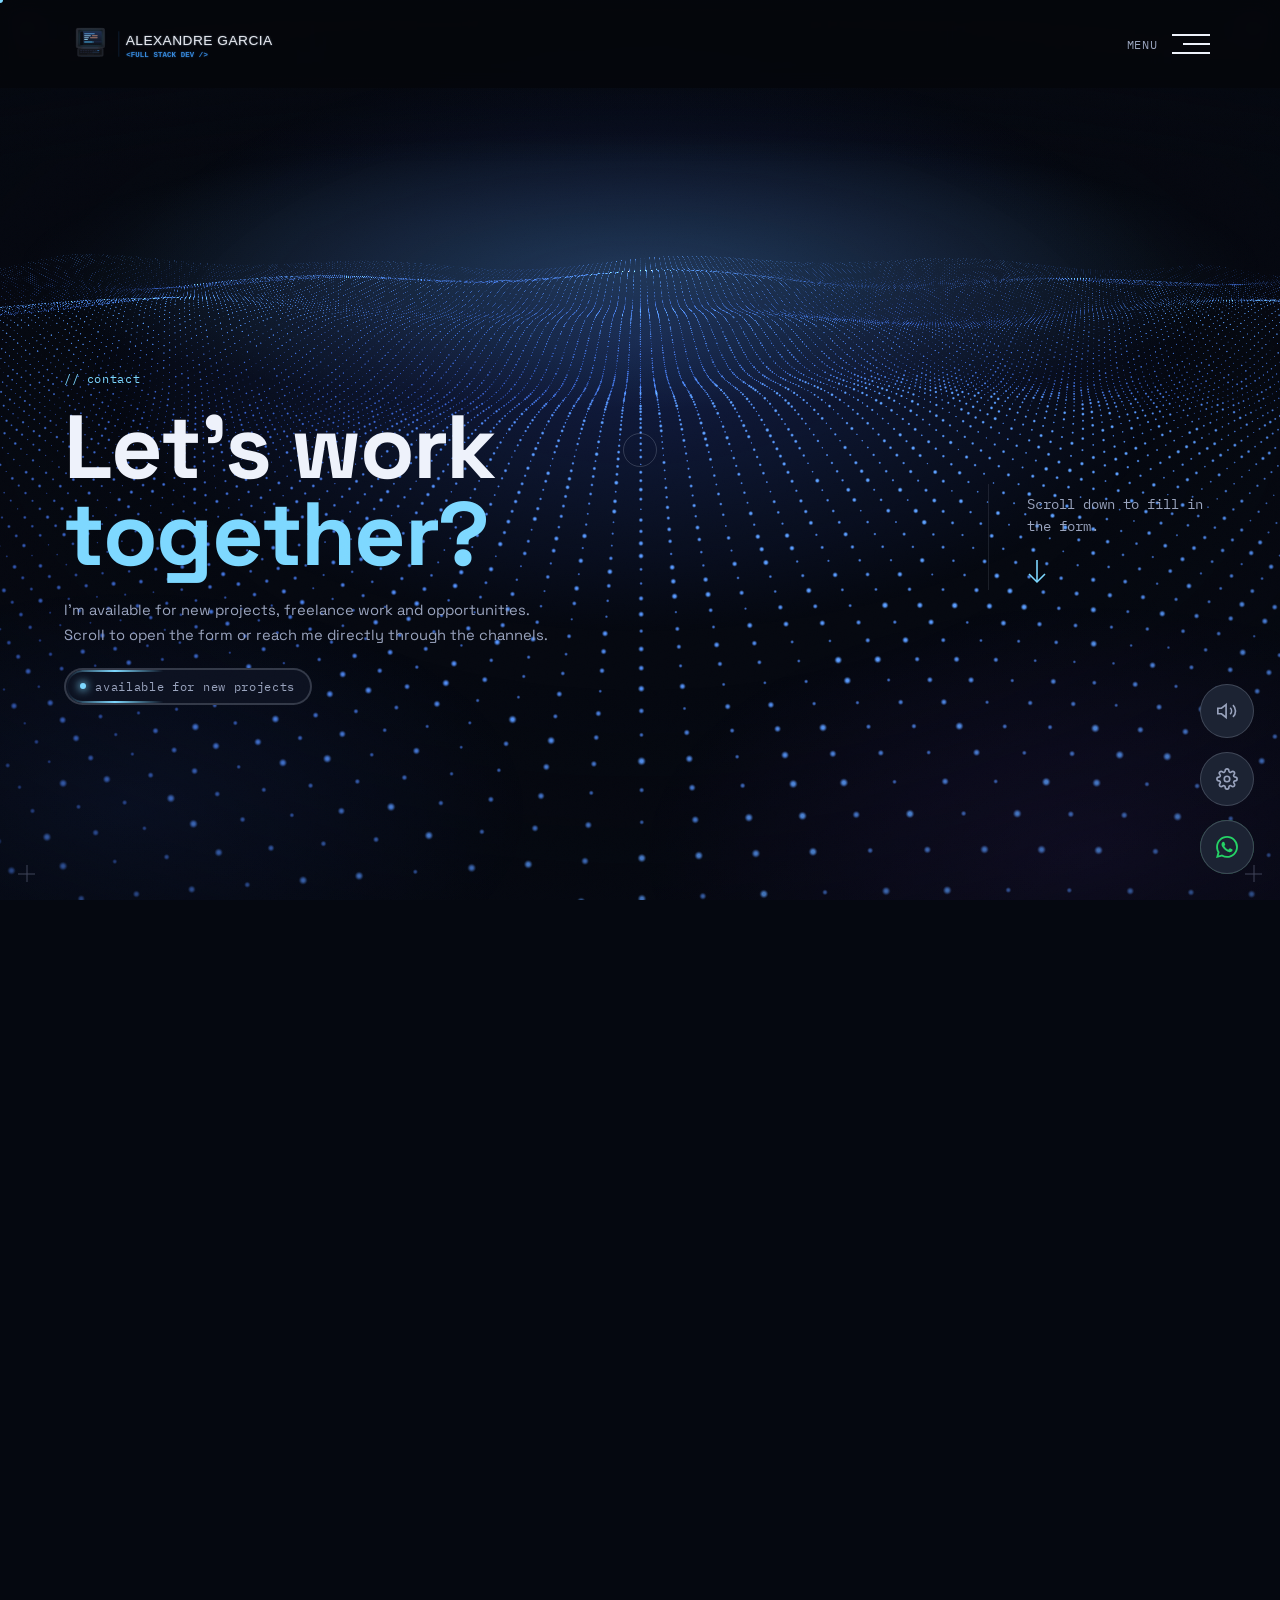
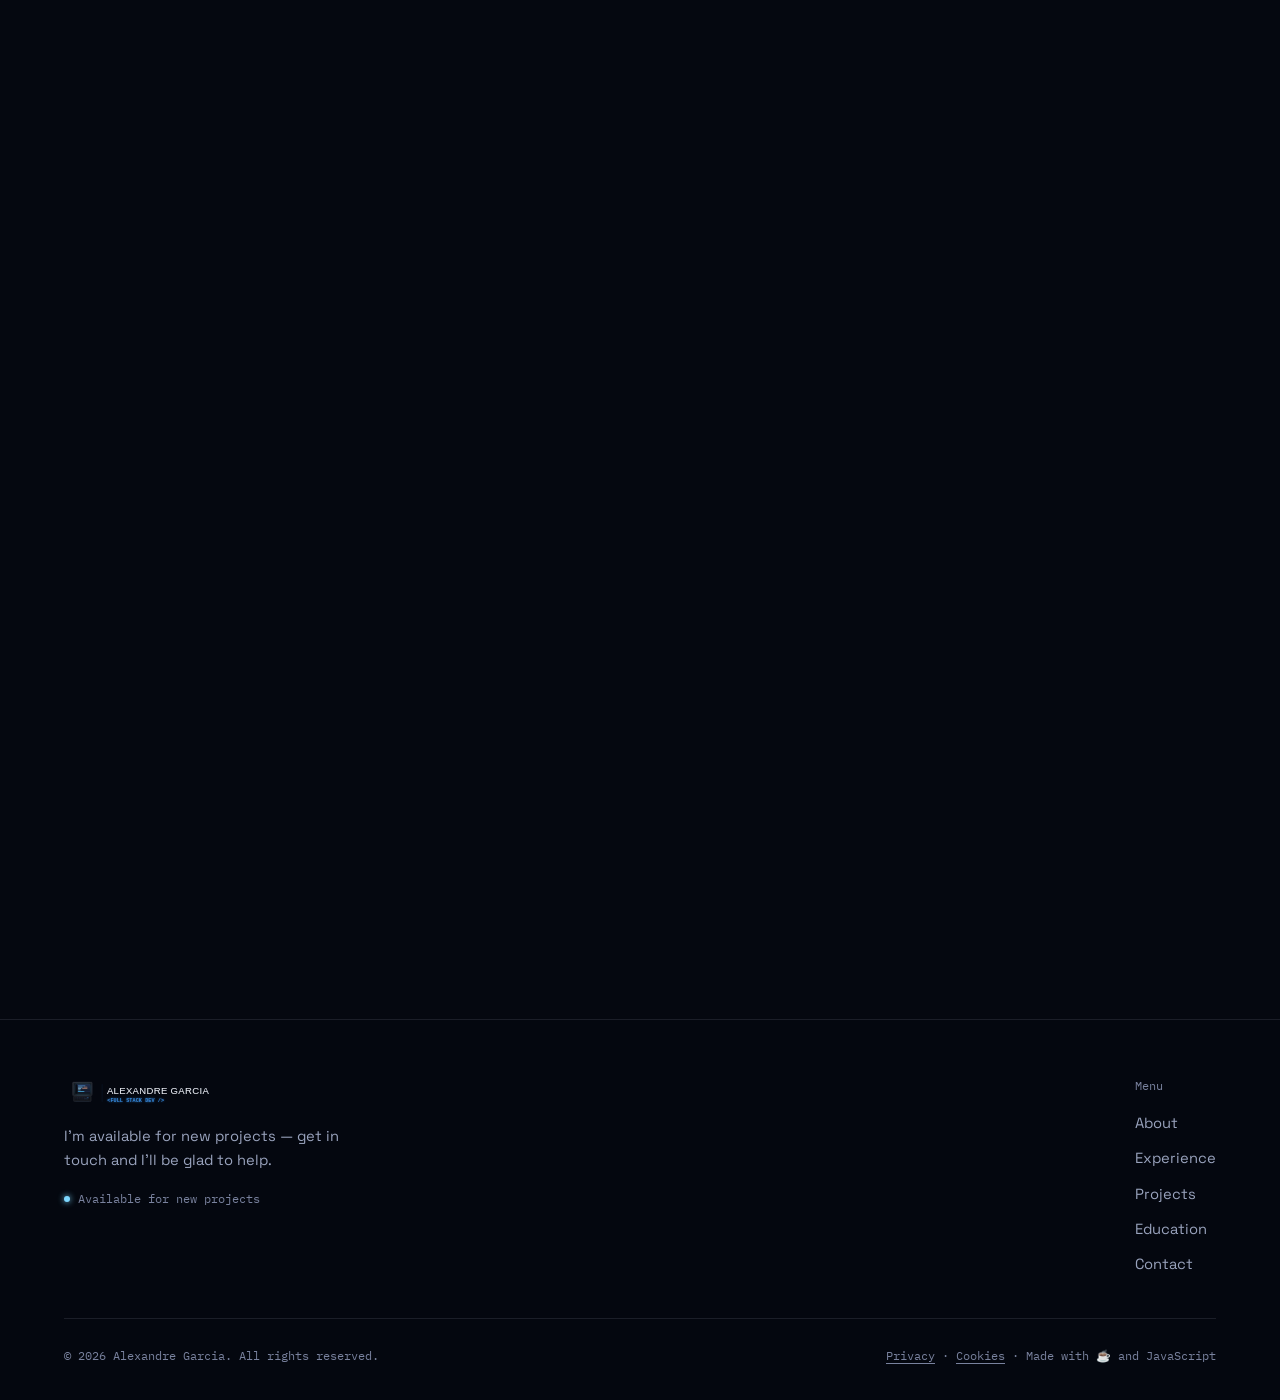
==== contato.html @ 9110469e "feat: update projects effects" ====
<!DOCTYPE html>
<html lang="pt-BR">
<head>
<meta charset="UTF-8">
<meta name="viewport" content="width=device-width, initial-scale=1.0">
<title>Contato — Alexandre Garcia | Desenvolvedor Full-Stack</title>
<meta name="description" content="Vamos trabalhar juntos? Entre em contato com Alexandre Garcia para o seu próximo projeto de desenvolvimento web.">
<link rel="canonical" href="https://alexandregarcia.dev/contato.html">
<meta property="og:site_name" content="Alexandre Garcia">
<meta property="og:locale" content="pt_BR">
<meta property="og:title" content="Contato — Alexandre Garcia | Desenvolvedor Full-Stack">
<meta property="og:description" content="Vamos trabalhar juntos? Entre em contato com Alexandre Garcia para o seu próximo projeto de desenvolvimento web.">
<meta property="og:url" content="https://alexandregarcia.dev/contato.html">
<meta property="og:type" content="website">
<meta property="og:image" content="https://alexandregarcia.dev/assets/img/logo-completo-azul-escuro-1200.png">
<meta property="og:image:secure_url" content="https://alexandregarcia.dev/assets/img/logo-completo-azul-escuro-1200.png">
<meta property="og:image:type" content="image/png">
<meta property="og:image:width" content="1200">
<meta property="og:image:height" content="1200">
<meta property="og:image:alt" content="Logo Alexandre Garcia — Full Stack Dev">
<meta name="twitter:card" content="summary">
<meta name="twitter:title" content="Contato — Alexandre Garcia | Desenvolvedor Full-Stack">
<meta name="twitter:description" content="Vamos trabalhar juntos? Entre em contato com Alexandre Garcia para o seu próximo projeto de desenvolvimento web.">
<meta name="twitter:image" content="https://alexandregarcia.dev/assets/img/logo-completo-azul-escuro-1200.png">

<meta property="og:title" content="Contato — Alexandre Garcia">
<meta property="og:description" content="Vamos trabalhar juntos? Entre em contato para o seu próximo projeto.">
<meta property="og:url" content="https://alexandregarcia.dev/contato.html">
<meta property="og:type" content="website">

<link rel="preconnect" href="https://fonts.googleapis.com">
<link rel="preconnect" href="https://fonts.gstatic.com" crossorigin>
<link href="https://fonts.googleapis.com/css2?family=Space+Grotesk:wght@400;500;600;700&family=IBM+Plex+Mono:wght@300;400;500;600&display=swap" rel="stylesheet">

<link rel="stylesheet" href="./css/style.css?v=20261026">
<link rel="icon" type="image/png" sizes="400x400" href="/assets/img/favicon-laptop-400.png">
<link rel="icon" type="image/svg+xml" href="/assets/svg/favicon-laptop.svg">
<link rel="apple-touch-icon" href="/assets/img/favicon-laptop-400.png">
<link rel="manifest" href="/site.webmanifest">
<meta name="theme-color" content="#050810">
<script>try{var t=localStorage.getItem("agTheme");if(t&&t!=="blue")document.documentElement.setAttribute("data-theme",t);}catch(e){}</script>
<script>try{if(!sessionStorage.getItem("agLoaderShown"))document.documentElement.classList.add("is-booting");}catch(e){}</script>
<script src="./js/tracking.js?v=20261025"></script>
</head>
<body class="page-contact">
<!-- campo de pontos (WebGL): ocupa a página inteira e reage ao mouse/toque -->
<canvas id="contactField" aria-hidden="true"></canvas>
<div class="contact-field-tint" aria-hidden="true"></div>

<!-- ============ LOADER ============ -->
<div id="loader">
  <canvas id="loaderCanvas" aria-hidden="true"></canvas>
</div>

<!-- ============ CURSOR ============ -->
<div class="cursor-ring" id="cursorRing"></div>
<div class="cursor-dot" id="cursorDot"></div>

<!-- ============ BLUEPRINT REGISTRATION MARKS ============ -->
<div class="reg-marks" aria-hidden="true">
  <span class="reg-mark tl"></span>
  <span class="reg-mark tr"></span>
  <span class="reg-mark bl"></span>
  <span class="reg-mark br"></span>
</div>

<!-- ============ WHATSAPP ============ -->
<div class="wa-pulse" aria-hidden="true"></div>
<a class="wa-float" href="https://wa.me/5511986186964?text=Olá,%20preciso%20de%20mais%20informações." target="_blank" rel="noopener" aria-label="Falar no WhatsApp">
  <svg viewBox="0 0 24 24" fill="currentColor"><path d="M17.472 14.382c-.297-.149-1.758-.867-2.03-.967-.273-.099-.471-.148-.67.15-.197.297-.767.966-.94 1.164-.173.199-.347.223-.644.075-.297-.15-1.255-.463-2.39-1.475-.883-.788-1.48-1.761-1.653-2.059-.173-.297-.018-.458.13-.606.134-.133.298-.347.446-.52.149-.174.198-.298.298-.497.099-.198.05-.371-.025-.52-.075-.149-.669-1.612-.916-2.207-.242-.579-.487-.5-.669-.51-.173-.008-.371-.01-.57-.01-.198 0-.52.074-.792.372-.272.297-1.04 1.016-1.04 2.479 0 1.462 1.065 2.875 1.213 3.074.149.198 2.096 3.2 5.077 4.487.709.306 1.262.489 1.694.625.712.227 1.36.195 1.871.118.571-.085 1.758-.719 2.006-1.413.248-.694.248-1.289.173-1.413-.074-.124-.272-.198-.57-.347m-5.421 7.403h-.004a9.87 9.87 0 01-5.031-1.378l-.361-.214-3.741.982.998-3.648-.235-.374a9.86 9.86 0 01-1.51-5.26c.001-5.45 4.436-9.884 9.888-9.884 2.64 0 5.122 1.03 6.988 2.898a9.825 9.825 0 012.893 6.994c-.003 5.45-4.437 9.884-9.885 9.884m8.413-18.297A11.815 11.815 0 0012.05 0C5.495 0 .16 5.335.157 11.892c0 2.096.547 4.142 1.588 5.945L.057 24l6.305-1.654a11.882 11.882 0 005.683 1.448h.005c6.554 0 11.89-5.335 11.893-11.893a11.821 11.821 0 00-3.48-8.413z"/></svg>
</a>

<!-- ============ CONFIGURAÇÕES (tema, música, navegação) ============ -->
<button class="music-toggle-fab" id="musicToggleFab" aria-label="Ligar/desligar música" aria-pressed="true">
  <svg class="icon-on" viewBox="0 0 24 24" fill="none" stroke="currentColor" stroke-width="1.8"><path d="M11 5 6 9H2v6h4l5 4V5z"/><path d="M15.5 8.5a5 5 0 010 7"/><path d="M18.5 5.5a9 9 0 010 13"/></svg>
  <svg class="icon-off" viewBox="0 0 24 24" fill="none" stroke="currentColor" stroke-width="1.8"><path d="M11 5 6 9H2v6h4l5 4V5z"/><path d="M23 9l-6 6M17 9l6 6"/></svg>
</button>
<button class="settings-fab" id="settingsFab" aria-label="Abrir configurações" aria-expanded="false">
  <svg viewBox="0 0 24 24" fill="none" stroke="currentColor" stroke-width="1.8"><path d="M12 15a3 3 0 100-6 3 3 0 000 6z"/><path d="M19.4 15a1.65 1.65 0 00.33 1.82l.06.06a2 2 0 11-2.83 2.83l-.06-.06a1.65 1.65 0 00-1.82-.33 1.65 1.65 0 00-1 1.51V21a2 2 0 11-4 0v-.09A1.65 1.65 0 009 19.4a1.65 1.65 0 00-1.82.33l-.06.06a2 2 0 11-2.83-2.83l.06-.06A1.65 1.65 0 004.6 15a1.65 1.65 0 00-1.51-1H3a2 2 0 110-4h.09A1.65 1.65 0 004.6 9a1.65 1.65 0 00-.33-1.82l-.06-.06a2 2 0 112.83-2.83l.06.06A1.65 1.65 0 009 4.6a1.65 1.65 0 001-1.51V3a2 2 0 114 0v.09a1.65 1.65 0 001 1.51 1.65 1.65 0 001.82-.33l.06-.06a2 2 0 112.83 2.83l-.06.06A1.65 1.65 0 0019.4 9a1.65 1.65 0 001.51 1H21a2 2 0 110 4h-.09a1.65 1.65 0 00-1.51 1z"/></svg>
</button>

<div class="settings-overlay" id="settingsOverlay"></div>
<div class="settings-panel" id="settingsPanel" data-lenis-prevent role="dialog" aria-label="Configurações">
  <div class="settings-header">
    <div>
      <div class="settings-title">System</div>
      <div class="settings-subtitle mono">GLOBAL CONFIG</div>
    </div>
    <button class="settings-close" id="settingsClose" aria-label="Fechar">
      <svg viewBox="0 0 24 24" fill="none" stroke="currentColor" stroke-width="2"><path d="M18 6L6 18M6 6l12 12"/></svg>
    </button>
  </div>

  <div class="settings-section">
    <div class="settings-label mono"><span>[01]</span> tema <span class="settings-label-tag mono">core</span></div>
    <div class="theme-swatches">
      <button class="theme-swatch is-active" data-theme="blue" aria-label="Tema azul"><span style="--sw:#3d6bff"></span></button>
      <button class="theme-swatch" data-theme="violet" aria-label="Tema violeta"><span style="--sw:#8b5cf6"></span></button>
      <button class="theme-swatch" data-theme="emerald" aria-label="Tema esmeralda"><span style="--sw:#10b981"></span></button>
      <button class="theme-swatch" data-theme="amber" aria-label="Tema âmbar"><span style="--sw:#f59e0b"></span></button>
    </div>
  </div>

  <div class="settings-section">
    <div class="settings-label mono"><span>[02]</span> idioma</div>
    <div class="lang-switch" role="group" aria-label="Idioma / Language / Idioma" translate="no">
      <button type="button" class="lang-btn" data-lang="pt" lang="pt-BR"><b>PT</b><span>Português</span></button>
      <button type="button" class="lang-btn" data-lang="en" lang="en"><b>EN</b><span>English</span></button>
      <button type="button" class="lang-btn" data-lang="es" lang="es"><b>ES</b><span>Español</span></button>
    </div>
  </div>
  <div class="settings-section">
    <div class="settings-label mono"><span>[03]</span> trilha sonora <button class="settings-label-tag mono audio-toggle" id="audioToggle">on</button></div>
    <button class="track-card is-active" data-track="1">
      <span class="track-info"><span class="track-name">Sci-Fi Ambient</span><span class="track-tag mono">atmosférico · espaço</span></span>
      <span class="track-bars" aria-hidden="true"><i></i><i></i><i></i><i></i></span>
    </button>
    <button class="track-card" data-track="2">
      <span class="track-info"><span class="track-name">Synthwave</span><span class="track-tag mono">retro · sintetizador</span></span>
      <span class="track-bars" aria-hidden="true"><i></i><i></i><i></i><i></i></span>
    </button>
  </div>

  <div class="settings-section">
    <div class="settings-label mono"><span>[04]</span> navegar</div>
    <nav class="settings-nav">
      <a href="index.html#hero" class="settings-nav-link"><span class="mono">01</span>Home</a>
      <a href="index.html#about" class="settings-nav-link"><span class="mono">02</span>Sobre</a>
      <a href="index.html#projects" class="settings-nav-link"><span class="mono">03</span>Projetos</a>
      <a href="contato.html" class="settings-nav-link"><span class="mono">04</span>Contato</a>
    </nav>
  </div>

  <div class="settings-status mono"><span class="settings-status-dot"></span>system active</div>
</div>

<!-- ============ NAV ============ -->
<nav id="mainNav">
  <a href="index.html#hero" class="nav-logo"><img src="./assets/svg/logo-header-no1993.svg" alt="Logo Alexandre Garcia"></a>
  <button class="hamburger" id="hamburger" aria-label="Abrir menu" aria-expanded="false">
    <span class="hamburger-label mono">MENU</span>
    <span class="hamburger-bars"><span></span><span></span><span></span></span>
  </button>
</nav>

<div class="fullmenu" id="fullMenu" data-lenis-prevent>
  <div class="fullmenu-giant-bg" aria-hidden="true">MENU</div>
  <nav class="fullmenu-links">
    <a href="index.html#about" class="fullmenu-link"><span class="fullmenu-num mono">01</span><span class="fullmenu-link-text">Sobre</span></a>
    <a href="index.html#experience" class="fullmenu-link"><span class="fullmenu-num mono">02</span><span class="fullmenu-link-text">Experiência</span></a>
    <a href="index.html#projects" class="fullmenu-link"><span class="fullmenu-num mono">03</span><span class="fullmenu-link-text">Projetos</span></a>
    <a href="index.html#education" class="fullmenu-link"><span class="fullmenu-num mono">04</span><span class="fullmenu-link-text">Formação</span></a>
    <a href="contato.html" class="fullmenu-link"><span class="fullmenu-num mono">05</span><span class="fullmenu-link-text">Contato</span></a>
  </nav>
  <div class="fullmenu-corner tl mono">// full stack dev</div>
  <div class="fullmenu-corner tr mono">são paulo, brasil</div>
  <div class="fullmenu-bottom">
    <div class="fullmenu-socials mono">
      <a href="mailto:alexandregojunior@gmail.com">E-mail</a>
      <a href="https://linkedin.com/in/alexandregarcia-junior" target="_blank" rel="noopener">LinkedIn</a>
      <a href="https://github.com/AlexandreGarciaJr" target="_blank" rel="noopener">GitHub</a>
    </div>
    <div class="fullmenu-badge mono"><span class="eyebrow-dot"></span>disponível para novos projetos</div>
  </div>
</div>

<!-- ============ CONTATO — HERO + FORMULÁRIO (scroll motion) ============ -->
<main id="conteudo">
<section id="contact-hero">
  <div class="contact-pin-wrap" id="contactPinWrap">

    <div class="contact-hero-content" id="contactHeroContent">
      <div class="contact-hero-inner">
        <div class="contact-hero-main">
          <span class="section-kicker reveal">// contato</span>
          <h1 class="contact-hero-title reveal"><span class="title-line" id="contactTitleLine1">Vamos trabalhar</span> <span class="title-line" id="contactTitleLine2"><span class="accent-text">juntos?</span></span></h1>
          <p class="section-body reveal contact-hero-desc">Estou disponível para novos projetos, freelas e oportunidades. Role para abrir o formulário ou fale direto pelos canais.</p>
          <div class="eyebrow-badge mono reveal"><span class="eyebrow-dot"></span>disponível para novos projetos</div>
        </div>
        <div class="contact-hero-hint reveal">
          <span class="contact-hero-hint-text mono">Deslize para preencher<br>o formulário.</span>
          <span class="contact-hero-arrow" aria-hidden="true">
            <svg width="20" height="30" viewBox="0 0 20 30" fill="none" stroke="currentColor" stroke-width="1.6">
              <line x1="10" y1="0" x2="10" y2="22"/>
              <path d="M2 14l8 8 8-8"/>
            </svg>
          </span>
        </div>
      </div>
    </div>

    <div class="contact-form-stage" id="contactFormStage">
      <div class="section-wrap contact-grid" id="contactGridStand">

        <div class="contact-info-col">
          <div class="contact-info-title mono">// canais diretos</div>
          <p class="contact-info-lead">Prefere algo mais rápido? Escolha um canal — ou preencha o formulário e eu retorno com uma proposta.</p>
          <a href="mailto:alexandregojunior@gmail.com" class="contact-info-row">
            <span class="contact-info-idx mono">01</span>
            <span class="contact-info-body">
              <span class="contact-info-label mono">E-mail</span>
              <span class="contact-info-value">alexandregojunior@gmail.com</span>
            </span>
            <span class="contact-info-arrow">→</span>
          </a>
          <a href="https://wa.me/5511986186964?text=Olá,%20preciso%20de%20mais%20informações." target="_blank" rel="noopener" class="contact-info-row">
            <span class="contact-info-idx mono">02</span>
            <span class="contact-info-body">
              <span class="contact-info-label mono">WhatsApp</span>
              <span class="contact-info-value">+55 11 98618-6964</span>
            </span>
            <span class="contact-info-arrow">→</span>
          </a>
          <a href="https://linkedin.com/in/alexandregarcia-junior" target="_blank" rel="noopener" class="contact-info-row">
            <span class="contact-info-idx mono">03</span>
            <span class="contact-info-body">
              <span class="contact-info-label mono">LinkedIn</span>
              <span class="contact-info-value">alexandregarcia-junior</span>
            </span>
            <span class="contact-info-arrow">→</span>
          </a>
          <a href="https://github.com/AlexandreGarciaJr" target="_blank" rel="noopener" class="contact-info-row">
            <span class="contact-info-idx mono">04</span>
            <span class="contact-info-body">
              <span class="contact-info-label mono">GitHub</span>
              <span class="contact-info-value">AlexandreGarciaJr</span>
            </span>
            <span class="contact-info-arrow">→</span>
          </a>

          <div class="contact-info-note mono">
            <span class="dim">// </span>respondo em até 24h úteis
          </div>
        </div>

        <div class="contact-form-col">
          <div class="terminal-card" id="terminalCard">
            <div class="terminal-topbar">
              <span class="dot red"></span><span class="dot yellow"></span><span class="dot green"></span>
              <span class="terminal-path mono">~/contato/<b>novo-projeto.ts</b></span>
              <span class="terminal-status mono" id="formStatus" aria-live="polite"><i></i><span>0 / 4 campos</span></span>
              <span class="terminal-progress" aria-hidden="true"><i id="formProgress"></i></span>
            </div>

            <form id="contactForm" class="terminal-form" action="enviar.php" method="post" novalidate>
              <!-- anti-spam: robôs preenchem, pessoas não veem -->
              <div class="form-trap" aria-hidden="true">
                <label for="website">Não preencha este campo</label>
                <input id="website" name="website" type="text" tabindex="-1" autocomplete="off">
              </div>
              <input type="hidden" name="_t" id="formT" value="0">

              <div class="form-row">
                <div class="form-group" data-field="nome">
                  <label class="form-label mono" for="nome"><span class="ln">01</span>nome <span class="req">*</span></label>
                  <div class="field">
                    <input id="nome" name="nome" class="form-input" type="text" placeholder="Seu nome completo" autocomplete="name" maxlength="80" required aria-describedby="nome-msg">
                    <span class="field-state" aria-hidden="true"></span>
                  </div>
                  <span class="field-msg mono" id="nome-msg"></span>
                </div>
                <div class="form-group" data-field="email">
                  <label class="form-label mono" for="email"><span class="ln">02</span>e-mail <span class="req">*</span></label>
                  <div class="field">
                    <input id="email" name="email" class="form-input" type="email" inputmode="email" placeholder="voce@empresa.com" autocomplete="email" maxlength="120" required aria-describedby="email-msg">
                    <span class="field-state" aria-hidden="true"></span>
                  </div>
                  <span class="field-msg mono" id="email-msg"></span>
                </div>
              </div>

              <div class="form-group" data-field="telefone">
                <label class="form-label mono" for="telefone"><span class="ln">03</span>telefone / whatsapp <span class="opt">opcional</span></label>
                <div class="field">
                  <input id="telefone" name="telefone" class="form-input" type="tel" inputmode="tel" placeholder="(11) 98765-4321" autocomplete="tel-national" maxlength="15" aria-describedby="telefone-msg">
                  <span class="field-state" aria-hidden="true"></span>
                </div>
                <span class="field-msg mono" id="telefone-msg"></span>
              </div>

              <fieldset class="form-group" data-field="tipo">
                <legend class="form-label mono"><span class="ln">04</span>tipo de projeto <span class="req">*</span></legend>
                <div class="chips" role="radiogroup" aria-describedby="tipo-msg">
                  <label class="chip"><input type="radio" name="tipo" value="Site / Landing Page" required><span>Site / Landing</span></label>
                  <label class="chip"><input type="radio" name="tipo" value="Aplicação Web (SaaS)"><span>Aplicação web</span></label>
                  <label class="chip"><input type="radio" name="tipo" value="API / Backend"><span>API / Backend</span></label>
                  <label class="chip"><input type="radio" name="tipo" value="UI/UX Design"><span>UI/UX</span></label>
                  <label class="chip"><input type="radio" name="tipo" value="Consultoria"><span>Consultoria</span></label>
                  <label class="chip"><input type="radio" name="tipo" value="Outro"><span>Outro</span></label>
                </div>
                <span class="field-msg mono" id="tipo-msg"></span>
              </fieldset>

              <div class="form-group" data-field="mensagem">
                <label class="form-label mono" for="msgArea"><span class="ln">05</span>mensagem <span class="req">*</span></label>
                <div class="field">
                  <textarea id="msgArea" name="mensagem" class="form-input form-textarea" placeholder="Conte o objetivo do projeto, prazo e qualquer detalhe relevante…" maxlength="600" required aria-describedby="mensagem-msg"></textarea>
                  <span class="field-state" aria-hidden="true"></span>
                </div>
                <span class="field-msg mono" id="mensagem-msg"></span>
              </div>

              <fieldset class="form-group form-group--inline" data-field="como">
                <legend class="form-label mono"><span class="ln">06</span>como me encontrou? <span class="opt">opcional</span></legend>
                <div class="chips chips--sm">
                  <label class="chip"><input type="radio" name="como" value="LinkedIn"><span>LinkedIn</span></label>
                  <label class="chip"><input type="radio" name="como" value="GitHub"><span>GitHub</span></label>
                  <label class="chip"><input type="radio" name="como" value="Google"><span>Google</span></label>
                  <label class="chip"><input type="radio" name="como" value="Indicação"><span>Indicação</span></label>
                  <label class="chip"><input type="radio" name="como" value="Outro"><span>Outro</span></label>
                </div>
              </fieldset>

              <div class="form-footer">
                <span class="char-count mono">
                  <svg class="char-ring" viewBox="0 0 20 20" aria-hidden="true"><circle cx="10" cy="10" r="8"/><circle cx="10" cy="10" r="8" id="charRing"/></svg>
                  <span id="charCount">0</span>/600
                </span>
                <span class="kbd-hint mono" aria-hidden="true"><kbd>Ctrl</kbd> + <kbd>Enter</kbd> envia</span>
                <button type="submit" class="btn-send" id="btnSend">
                  <span class="btn-send-label">enviar mensagem</span>
                  <svg width="14" height="14" viewBox="0 0 24 24" fill="none" stroke="currentColor" stroke-width="2"><path d="M5 12h14M12 5l7 7-7 7"/></svg>
                  <span class="btn-send-bar" aria-hidden="true"></span>
                </button>
              </div>
              <div class="form-error mono" id="formError" role="alert"></div>
            </form>

            <div class="terminal-success" id="formSuccess" tabindex="-1">
              <pre class="terminal-log mono" id="successLog" aria-hidden="true"></pre>
              <div class="terminal-success-icon" aria-hidden="true">✓</div>
              <div class="terminal-success-title">mensagem enviada.</div>
              <p class="terminal-success-desc" data-i18n-html="form.success">Obrigado pelo contato, <span id="successName">tudo certo</span>. Respondo em até 24h úteis no e-mail informado.</p>
              <button type="button" class="terminal-again mono" id="formAgain">enviar outra mensagem</button>
            </div>
          </div>
        </div>

      </div>
    </div>

  </div>
</section>

</main>

<!-- ============ FOOTER ============ -->
<footer id="footer">
  <div class="footer-inner">
    <div class="footer-top">
    <div class="footer-brand reveal">
      <a href="index.html#hero"><img src="./assets/svg/logo-header-no1993.svg" alt="Logo Alexandre Garcia"></a>
      <p class="footer-desc">Estou disponível para novos projetos, entre em contato e será um prazer atendê-lo(a).</p>
      <div class="footer-badge"><span class="dot"></span>Disponível para novos projetos</div>
    </div>
    <div>
      <div class="footer-nav-title mono">Menu</div>
      <ul class="footer-nav-links">
        <li><a href="index.html#about">Sobre</a></li>
        <li><a href="index.html#experience">Experiência</a></li>
        <li><a href="index.html#projects">Projetos</a></li>
        <li><a href="index.html#education">Formação</a></li>
        <li><a href="contato.html">Contato</a></li>
      </ul>
    </div>
    </div>
  </div>
  <div class="footer-bottom">
    <span>© 2025 Alexandre Garcia. Todos os direitos reservados.</span>
    <span class="footer-legal"><a href="privacidade.html">Privacidade</a> · <button type="button" data-cookie-prefs>Cookies</button> · <span>Feito com ☕ e JavaScript</span></span>
  </div>
</footer>

<!-- ============ VENDOR (local, sem CDN externo) ============ -->
<script src="./assets/vendor/three.min.js"></script>
<script src="./assets/vendor/gsap.min.js"></script>
<script src="./assets/vendor/ScrollTrigger.min.js"></script>
<script src="./assets/vendor/lenis.min.js"></script>
<script src="./js/i18n.js?v=20261024"></script>
<script src="./js/main.js?v=20261026"></script>
<script src="./js/contato.js?v=20261018"></script>
</body>
</html>
---- css/style.css ----
/* ============================================================
   ALEXANDRE GARCIA — Full-Stack Dev · Landing Page
   Design system: dark-tech / terminal, azul-elétrico + ciano
   Fonte display: Syne · Fonte mono: JetBrains Mono
   ============================================================ */

/* Fonte carregada via <link> no <head> do index.html (Syne + JetBrains Mono) */

:root{
  /* ---- cor: base ---- */
  --bg:            #050810;
  --bg-soft:       #070b15;
  --surface:       #0c1120;
  --surface-alt:   #111726;
  --border:        rgba(226,236,255,.10);
  --border-strong: rgba(226,236,255,.18);

  /* ---- cor: texto ---- */
  --text:          #eef2fb;
  --text-dim:      #99a3bd;
  --text-faint:    #79829e; /* ≥ 4.5:1 sobre os fundos escuros (antes #576079 ≈ 3:1) */

  /* ---- cor: acento único (blueprint ink) ---- */
  --accent:        #3d6bff;
  --accent-2:      #7dd8ff;
  --accent-soft:   rgba(61,107,255,.14);
  --accent-line:   rgba(61,107,255,.4);
  --blueprint:     #0e3a75;

  /* ---- tipografia ---- */
  --f-display: 'Space Grotesk', 'Segoe UI', sans-serif;
  --f-mono:    'IBM Plex Mono', 'SFMono-Regular', Consolas, monospace;

  /* ---- forma (lock) ---- */
  --r-sm: 2px;
  --r-md: 4px;
  --r-full: 999px;

  /* ---- espaçamento seção ---- */
  --section-pad: clamp(5rem, 11vw, 9rem);
  --edge: clamp(1.5rem, 5vw, 4rem);

  /* ---- profundidade ---- */
  --ease-out: cubic-bezier(.16,1,.3,1);
  --ease-in-out: cubic-bezier(.65,0,.35,1);
}

/* ============================================================
   RESET
   ============================================================ */
*, *::before, *::after{ box-sizing: border-box; }
html{
  scroll-behavior: auto;
  -webkit-text-size-adjust: 100%;
}
body{
  margin:0;
  background: var(--bg);
  color: var(--text);
  font-family: var(--f-display);
  font-size: 16px;
  line-height: 1.5;
  overflow-x: hidden;
  -webkit-font-smoothing: antialiased;
  text-rendering: optimizeLegibility;
}
/* ---------- transição entre páginas: véu na cor do fundo ----------
   Entra opaco (a página nasce "no escuro") e se dissolve quando está pronta;
   ao clicar num link interno ele volta a cobrir tudo antes de navegar.
   Pseudo-elemento do <html>: existe antes de qualquer JS, então não há
   flash de conteúdo; e não usa opacity/filter no <body> (que quebraria
   os elementos position:fixed). */
html::before{
  content:""; position:fixed; inset:0;
  z-index: 2147483000;
  background:
    radial-gradient(ellipse 60% 45% at 50% 55%, color-mix(in srgb, var(--accent) 7%, transparent), transparent 70%),
    var(--bg);
  pointer-events:none;
  opacity:1;
  animation: veil-failsafe .6s ease 3s forwards; /* se o JS falhar, a página aparece mesmo assim */
}
html.is-revealed::before{ animation:none; opacity:0; transition: opacity .8s cubic-bezier(.22,.61,.36,1) .05s; }
html.is-leaving::before{ animation:none; opacity:1; transition: opacity .45s cubic-bezier(.55,.06,.68,.19); }
@keyframes veil-failsafe{ to{ opacity:0; } }
@media (prefers-reduced-motion: reduce){
  html.is-revealed::before, html.is-leaving::before{ transition-duration:.01s; }
}
html.lenis, html.lenis body{ height: auto; }
img{ max-width:100%; display:block; }
a{ color: inherit; text-decoration:none; }
ul{ margin:0; padding:0; list-style:none; }
button{ font-family: inherit; background:none; border:none; color:inherit; cursor:pointer; }
h1,h2,h3,p{ margin:0; }
::selection{ background: var(--accent); color:#03060c; }

/* faixa de grão fixa (perf-safe: pointer-events none, fixed layer) */
body::after{
  content:"";
  position:fixed; inset:0; z-index:5;
  pointer-events:none;
  opacity:.035;
  mix-blend-mode: overlay;
  background-image:
    url("data:image/svg+xml,%3Csvg xmlns='http://www.w3.org/2000/svg' width='120' height='120'%3E%3Cfilter id='n'%3E%3CfeTurbulence type='fractalNoise' baseFrequency='0.9' numOctaves='2' stitchTiles='stitch'/%3E%3C/filter%3E%3Crect width='100%25' height='100%25' filter='url(%23n)'/%3E%3C/svg%3E");
}

/* ============================================================
   ACESSIBILIDADE
   ============================================================ */
.visually-hidden{
  position:absolute !important;
  width:1px; height:1px;
  overflow:hidden;
  clip:rect(0,0,0,0);
  white-space:nowrap;
}
:focus-visible{
  outline: 2px solid var(--accent-2);
  outline-offset: 3px;
  border-radius: 2px;
}

@media (prefers-reduced-motion: reduce){
  *, *::before, *::after{
    animation-duration: 0.001ms !important;
    animation-iteration-count: 1 !important;
    transition-duration: 0.001ms !important;
    scroll-behavior: auto !important;
  }
}

/* ============================================================
   TIPOGRAFIA UTILITÁRIA
   ============================================================ */
.mono{ font-family: var(--f-mono); }

.eyebrow-badge{
  position:relative;
  z-index:0;
  display:inline-flex;
  align-items:center;
  gap:.55rem;
  font-family: var(--f-mono);
  font-size: .72rem;
  letter-spacing:.06em;
  color: var(--text-dim);
  padding: .5rem .9rem;
  border: 2px solid var(--border-strong);
  border-radius: var(--r-full);
  background: var(--surface);
  overflow: hidden;
}
/* brilho que varre a borda da esquerda pra direita, em loop contínuo —
   um gradiente retangular animado, recortado (mask) pra só a borda ficar
   visível. Bem mais simples e robusto que seguir uma curva. */
.eyebrow-badge::before{
  content:"";
  position:absolute;
  inset:0;
  border-radius:inherit;
  padding:2px;
  background: linear-gradient(90deg, transparent 0%, var(--accent-2) 50%, transparent 100%);
  background-size: 40% 100%;
  background-repeat: no-repeat;
  -webkit-mask: linear-gradient(#000 0 0) content-box, linear-gradient(#000 0 0);
  -webkit-mask-composite: xor;
  mask: linear-gradient(#000 0 0) content-box, linear-gradient(#000 0 0);
  mask-composite: exclude;
  animation: badge-sweep 2.6s linear infinite;
  pointer-events: none;
}
@keyframes badge-sweep{
  0%{ background-position: -80% 0; }
  100%{ background-position: 180% 0; }
}
@media (prefers-reduced-motion: reduce){
  .eyebrow-badge::before{ animation: none; background-position: 50% 0; }
}
.eyebrow-dot{
  width:6px; height:6px; border-radius:50%;
  background: var(--accent-2);
  box-shadow: 0 0 8px 1px var(--accent-2);
  flex-shrink:0;
}

.section-heading{
  font-weight: 700;
  letter-spacing: -0.02em;
  line-height: 1.04;
  font-size: clamp(2.1rem, 4.6vw, 3.8rem);
  max-width: 16ch;
}
.section-kicker{
  font-family: var(--f-mono);
  font-size: .78rem;
  color: var(--accent-2);
  letter-spacing:.05em;
  margin-bottom: 1rem;
  display:block;
}
.section-body{
  color: var(--text-dim);
  max-width: 46ch;
  font-size: 1.02rem;
  line-height:1.65;
}
.section-body strong{ color: var(--text); font-weight:600; }

.btn-primary, .btn-outline{
  display:inline-flex;
  align-items:center;
  justify-content:center;
  gap:.5rem;
  height: 3.1rem;
  padding: 0 1.7rem;
  border-radius: var(--r-full);
  font-family: var(--f-mono);
  font-size: .86rem;
  font-weight:500;
  letter-spacing:.02em;
  white-space: nowrap;
  transition: transform .45s var(--ease-out), background .3s, border-color .3s, color .3s;
  will-change: transform;
}
.btn-primary{
  background: var(--accent);
  color:#04070f;
  border: 1px solid var(--accent);
}
.btn-primary:hover{ background: var(--accent-2); border-color: var(--accent-2); }
.btn-outline{
  border: 1px solid var(--border-strong);
  color: var(--text);
  background: transparent;
}
.btn-outline:hover{ border-color: var(--accent); color: var(--accent-2); }
.btn-primary:active, .btn-outline:active{ transform: scale(.97); }

.link-arrow{
  font-family: var(--f-mono);
  font-size: .84rem;
  color: var(--text-dim);
  display:inline-flex;
  align-items:center;
  gap:.4rem;
  transition: color .25s, gap .25s;
}
.link-arrow:hover{ color: var(--accent-2); gap:.6rem; }

/* ============================================================
   CURSOR CUSTOMIZADO (apenas ponteiro fino / mouse)
   ============================================================ */
@media (pointer: fine){
  body{ cursor:none; }
  a, button, [role="button"]{ cursor:none; }
}
.cursor-dot, .cursor-ring{
  position:fixed;
  top:0; left:0;
  pointer-events:none;
  z-index:9999;
  border-radius:50%;
  transform: translate(-50%,-50%);
  will-change: transform;
}
.cursor-dot{
  width:6px; height:6px;
  background: var(--accent-2);
  display:none;
}
.cursor-ring{
  width:34px; height:34px;
  border:1px solid var(--border-strong);
  transition: width .25s var(--ease-out), height .25s var(--ease-out), border-color .25s, background .25s;
  display:none;
}
@media (pointer: fine){
  .cursor-dot, .cursor-ring{ display:block; }
}
.cursor-ring.is-hover{
  width:56px; height:56px;
  border-color: var(--accent-2);
  background: var(--accent-soft);
}
@media (prefers-reduced-motion: reduce){
  body, a, button{ cursor:auto !important; }
  .cursor-dot, .cursor-ring{ display:none !important; }
}

/* ============================================================
   LOADER
   ============================================================ */
#loader{
  position:fixed; inset:0; z-index:10000;
  background: var(--bg);
  overflow:hidden;
  transition: opacity .7s var(--ease-out), visibility .7s;
}
#loader.is-done{ opacity:0; visibility:hidden; pointer-events:none; }
#loaderCanvas{
  position:absolute; inset:0;
  width:100%; height:100%;
}
.loader-hud{
  position:absolute;
  left:0; right:0; bottom: 8vh;
  display:flex; flex-direction:column;
  align-items:center;
  gap: 1rem;
  padding: 0 1.5rem;
}
.loader-top-row{
  display:flex; align-items:baseline; gap:1.4rem;
}
.loader-tag{
  font-family: var(--f-mono);
  font-size: .74rem;
  color: var(--text-faint);
  letter-spacing:.08em;
}
.loader-pct{
  font-family: var(--f-mono);
  font-size: 1.3rem;
  font-weight:600;
  color: var(--accent-2);
  letter-spacing:.02em;
}
.loader-pct span{ font-size:.8rem; color: var(--text-faint); }
.loader-line{
  font-family: var(--f-mono);
  font-size: .92rem;
  color: var(--accent-2);
  min-height: 1.4em;
}
.loader-line .cur{
  display:inline-block;
  width:.55em; height:1em;
  background: var(--accent-2);
  margin-left:2px;
  vertical-align: -2px;
  animation: blink 1s steps(1) infinite;
}
@keyframes blink{ 50%{ opacity:0; } }
.loader-bar-wrap{
  width: min(280px, 60vw);
  height:2px;
  background: var(--border);
  overflow:hidden;
}
.loader-bar{
  height:100%; width:0%;
  background: linear-gradient(90deg, var(--accent), var(--accent-2));
}
@media (max-width: 640px){
  .loader-hud{ bottom: 10vh; }
  .loader-pct{ font-size:1.1rem; }
}

/* ============================================================
   NAV — logo maior + hambúrguer sempre ativo
   ============================================================ */
#mainNav{
  position:fixed; top:0; left:0; right:0;
  z-index:700;
  display:flex;
  align-items:center;
  justify-content:space-between;
  height: 88px;
  padding: 0 var(--edge);
  background: rgba(5,7,12,.82);
  backdrop-filter: blur(10px);
  -webkit-backdrop-filter: blur(10px);
  transform: translateY(0);
  transition: transform .5s var(--ease-out), background .4s;
}
#mainNav.nav-solid{
  background: rgba(6,9,15,.78);
  border-bottom: 1px solid var(--border);
}
#mainNav.nav-hide{ transform: translateY(-100%); }
.nav-logo img{ height: 46px; width:auto; transition: height .3s; }

.hamburger{
  display:flex;
  align-items:center;
  gap:14px;
  background:none; border:none; cursor:pointer;
  z-index:600;
  padding:.4rem;
}
.hamburger-label{
  font-family: var(--f-mono);
  font-size:.78rem;
  letter-spacing:.06em;
  color: var(--text-dim);
}
.hamburger-bars{
  display:flex; flex-direction:column; gap:7px;
  width:38px;
}
.hamburger-bars span{
  height:2px; width:100%;
  background: var(--text);
  transition: transform .35s var(--ease-out), opacity .3s, width .35s var(--ease-out);
}
.hamburger-bars span:nth-child(2){ width:70%; margin-left:auto; }
.hamburger.is-open .hamburger-bars span:nth-child(1){ transform: translateY(9px) rotate(45deg); width:100%; }
.hamburger.is-open .hamburger-bars span:nth-child(2){ opacity:0; }
.hamburger.is-open .hamburger-bars span:nth-child(3){ transform: translateY(-9px) rotate(-45deg); width:100%; }

/* ============================================================
   FULLMENU — menu tela cheia, nível awwwards
   ============================================================ */
.fullmenu{
  position:fixed; inset:0;
  z-index:590;
  background: var(--bg);
  clip-path: inset(0 0 100% 0);
  transition: clip-path .7s cubic-bezier(.76,0,.24,1);
  display:flex; flex-direction:column;
  justify-content:center;
  overflow:hidden;
}
.fullmenu.is-open{ clip-path: inset(0 0 0% 0); }

.fullmenu-giant-bg{
  position:absolute; top:50%; left:50%;
  transform: translate(-50%,-50%);
  font-family: var(--f-display);
  font-weight:700;
  font-size: 26vw;
  line-height:1;
  color: transparent;
  -webkit-text-stroke: 1px rgba(226,236,255,.06);
  white-space:nowrap;
  pointer-events:none;
  user-select:none;
  z-index:0;
}

.fullmenu-links{
  position:relative; z-index:1;
  display:flex; flex-direction:column;
  padding: 0 clamp(1.5rem,6vw,6rem);
}
.fullmenu-link{
  position:relative;
  display:flex; align-items:baseline; gap:1.6rem;
  padding: clamp(.7rem,1.8vw,1.3rem) 0;
  border-bottom: 1px solid var(--border);
  overflow:hidden;
}
.fullmenu-link:first-child{ border-top: 1px solid var(--border); }
.fullmenu-num{
  font-size: .85rem;
  color: var(--accent-2);
  min-width: 2.2ch;
}
.fullmenu-link-text{
  font-family: var(--f-display);
  font-weight:700;
  font-size: clamp(2.4rem, 7vw, 5.6rem);
  line-height:1;
  letter-spacing:-0.01em;
  color: var(--text-dim);
  transition: color .35s, transform .5s var(--ease-out);
  display:inline-block;
}
.fullmenu-link::after{
  content:"";
  position:absolute; left:0; bottom:0;
  width:0%; height:2px;
  background: linear-gradient(90deg, var(--accent), var(--accent-2));
  transition: width .5s var(--ease-out);
}
.fullmenu-link:hover .fullmenu-link-text{ color: var(--text); transform: translateX(18px); }
.fullmenu-link:hover::after{ width:100%; }
.fullmenu-link:hover .fullmenu-num{ color: var(--text); }

/* estado inicial + revelação escalonada dos links ao abrir */
.fullmenu-link{ opacity:0; transform: translateY(28px); }
.fullmenu.is-open .fullmenu-link{
  opacity:1; transform:translateY(0);
  transition: opacity .6s var(--ease-out), transform .6s var(--ease-out);
}
.fullmenu.is-open .fullmenu-link:nth-child(1){ transition-delay:.15s; }
.fullmenu.is-open .fullmenu-link:nth-child(2){ transition-delay:.21s; }
.fullmenu.is-open .fullmenu-link:nth-child(3){ transition-delay:.27s; }
.fullmenu.is-open .fullmenu-link:nth-child(4){ transition-delay:.33s; }
.fullmenu.is-open .fullmenu-link:nth-child(5){ transition-delay:.39s; }

.fullmenu-corner{
  position:absolute; z-index:1;
  font-size:.76rem; color: var(--text-faint);
  letter-spacing:.04em;
  opacity:0; transition: opacity .6s .5s;
}
.fullmenu.is-open .fullmenu-corner{ opacity:1; }
.fullmenu-corner.tl{ top: 100px; left: clamp(1.5rem,6vw,6rem); }
.fullmenu-corner.tr{ top: 100px; right: clamp(1.5rem,6vw,6rem); }

.fullmenu-bottom{
  position:absolute; left:0; right:0; bottom: clamp(1.5rem,4vw,2.6rem);
  z-index:1;
  display:flex; justify-content:space-between; align-items:center;
  padding: 0 clamp(1.5rem,6vw,6rem);
  opacity:0; transition: opacity .6s .55s;
}
.fullmenu.is-open .fullmenu-bottom{ opacity:1; }
.fullmenu-socials{ display:flex; gap:1.6rem; }
.fullmenu-socials a{ font-size:.8rem; color: var(--text-dim); transition: color .25s; }
.fullmenu-socials a:hover{ color: var(--accent-2); }
.fullmenu-badge{
  display:flex; align-items:center; gap:.6rem;
  font-size:.76rem; color: var(--text-dim);
}

@media (max-width: 720px){
  .fullmenu-giant-bg{ display:none; }
  .fullmenu-corner.tr{ display:none; }
  .fullmenu-bottom{ flex-direction:column; align-items:flex-start; gap:.9rem; }
}
@media (max-height: 560px){
  .fullmenu-link{ padding: .4rem 0; }
  .fullmenu-link-text{ font-size: clamp(1.6rem, 6vw, 3rem); }
}

/* ============================================================
   MEASURE RAIL — régua de escala vertical (substitui eyebrows)
   ============================================================ */
.measure-rail{
  position:fixed;
  right: 1.8rem; top:50%;
  transform: translateY(-50%);
  z-index:400;
  display:flex; flex-direction:column;
  align-items:center;
  font-family: var(--f-mono);
  height: 260px;
}
.measure-rail-n{
  font-size:.66rem;
  color: var(--text-faint);
  letter-spacing:.06em;
  margin-bottom:.6rem;
}
.measure-rail-n .cur{ color: var(--accent-2); }
.measure-track{
  position:relative;
  width:13px;
  flex:1;
  background-image: repeating-linear-gradient(
    to bottom,
    var(--border) 0, var(--border) 1px,
    transparent 1px, transparent 18px
  );
  background-position: right top;
  background-repeat: repeat-y;
  background-size: 8px 18px;
}
.measure-track::before{
  content:"";
  position:absolute; top:0; right:0; bottom:0; width:1px;
  background: var(--border-strong);
}
.measure-indicator{
  position:absolute; right:-2px; top:0;
  width: 17px; height:2px;
  background: var(--accent-2);
  box-shadow: 0 0 8px var(--accent-2);
  transition: top .1s linear;
}
.measure-rail-label{
  writing-mode: vertical-rl;
  font-size:.66rem;
  color: var(--text-faint);
  letter-spacing:.14em;
  margin-top:.6rem;
}
@media (max-width: 1024px){ .measure-rail{ display:none; } }

/* ============================================================
   BLUEPRINT REGISTRATION MARKS (fixos, decorativos)
   ============================================================ */
.reg-marks{ position:fixed; inset:0; z-index:6; pointer-events:none; }
.reg-mark{
  position:absolute;
  width:17px; height:17px;
  opacity:.5;
}
.reg-mark::before, .reg-mark::after{
  content:"";
  position:absolute;
  background: var(--text-faint);
}
.reg-mark::before{ left:50%; top:0; width:1px; height:100%; transform:translateX(-50%); }
.reg-mark::after{ top:50%; left:0; height:1px; width:100%; transform:translateY(-50%); }
.reg-mark.tl{ top:18px; left:18px; }
.reg-mark.tr{ top:18px; right:18px; }
.reg-mark.bl{ bottom:18px; left:18px; }
.reg-mark.br{ bottom:18px; right:18px; }
@media (max-width: 720px){ .reg-marks{ display:none; } }

/* ============================================================
   SCANLINE — transição de varredura entre seções
   ============================================================ */
.scanline{
  position:fixed; left:0; right:0; top:0;
  height:1px;
  background: linear-gradient(90deg, transparent, var(--accent-2), var(--accent), transparent);
  z-index:350;
  opacity:0;
  pointer-events:none;
  box-shadow: 0 0 18px 1px var(--accent-2);
}

/* ============================================================
   WHATSAPP FLOAT
   ============================================================ */
.wa-float{
  position:fixed; bottom: 1.6rem; right: 1.6rem;
  z-index: 480;
  width: 54px; height:54px;
  border-radius:50%;
  background:#1c2333;
  border:1px solid var(--border-strong);
  display:flex; align-items:center; justify-content:center;
  color:#25d366;
  transition: transform .3s var(--ease-out), border-color .3s;
}
.wa-float:hover{ transform: scale(1.08); border-color:#25d366; }
.wa-float svg{ width:22px; height:22px; }
.wa-pulse{
  position:fixed; bottom: 1.6rem; right: 1.6rem;
  width:54px; height:54px; border-radius:50%;
  border:1px solid rgba(37,211,102,.5);
  animation: wa-pulse 2.4s ease-out infinite;
  z-index:479;
  pointer-events:none;
}
@keyframes wa-pulse{
  0%{ transform:scale(1); opacity:.7; }
  100%{ transform:scale(1.9); opacity:0; }
}

/* ============================================================
   HERO — tipografia gigante + maquete 3D (js/hero3d.js)
   Camadas (de trás pra frente):
   fundo → ALEXANDRE (atrás da casa) → canvas 3D → GARCIA (vazado,
   na frente) → UI (índice, copy, painel de parâmetros)
   ============================================================ */
@font-face{
  font-family: 'Archivo Hero';
  src: url('../assets/fonts/archivo-wdth-latin.woff2') format('woff2-variations'),
       url('../assets/fonts/archivo-wdth-latin.woff2') format('woff2');
  font-weight: 100 900;
  font-stretch: 62% 125%;
  font-display: swap;
  unicode-range: U+0000-00FF,U+0131,U+0152-0153,U+02BB-02BC,U+02C6,U+02DA,U+02DC,U+0304,U+0308,U+0329,U+2000-206F,U+20AC,U+2122,U+2191,U+2193,U+2212,U+2215,U+FEFF,U+FFFD;
}
@font-face{
  font-family: 'Archivo Hero';
  src: url('../assets/fonts/archivo-wdth-latin-ext.woff2') format('woff2-variations');
  font-weight: 100 900;
  font-stretch: 62% 125%;
  font-display: swap;
  unicode-range: U+0100-02BA,U+02BD-02C5,U+02C7-02CC,U+02CE-02D7,U+02DD-02FF,U+1E00-1E9F,U+1EF2-1EFF,U+2020,U+20A0-20AB,U+20AD-20C0,U+2113,U+2C60-2C7F,U+A720-A7FF;
}

#hero{
  --f-hero: 'Archivo Hero', 'Arial Narrow', sans-serif;
  --hero-top: 96px;            /* abaixo da nav fixa (88px) */
  --panel-right: max(var(--edge), 108px); /* libera o trilho lateral + FABs */
  position:relative;
  isolation:isolate;
  min-height: 100dvh;
  height: 100dvh;
  max-height: 1180px;
  overflow:hidden;
}

/* ---------- fundo ---------- */
.hero-bg{
  position:absolute; inset:0; z-index:0;
  --sky-day: .1; --sky-dusk: .1;   /* ajustados pelo slider "Horário" (hero3d.js) */
  background:
    radial-gradient(ellipse 70% 55% at 50% 0%, rgb(150 190 255 / var(--sky-day)), transparent 70%),
    radial-gradient(ellipse 60% 30% at 50% 62%, rgb(255 140 80 / var(--sky-dusk)), transparent 70%),
    radial-gradient(ellipse 55% 45% at 50% 42%, color-mix(in srgb, var(--accent) 14%, transparent), transparent 70%),
    var(--bg);
  transition: background .6s;
  pointer-events:none;
}

/* ---------- título gigante ---------- */
.hero-title{
  position:absolute; inset:0;           /* sem z-index: as linhas empilham no contexto do #hero */
  margin:0;
  pointer-events:none;
  font-family: var(--f-hero);
  text-transform: uppercase;
  perspective: 900px;
}
#hero .title-line{
  position:absolute;
  left: var(--edge);
  display:block;
  width:max-content;
  white-space:nowrap;
  overflow:visible;
  line-height: .78;
}
/* ALEXANDRE — expandida, pesada, apertada. Mora ATRÁS da casa. */
#hero .title-line--a{
  z-index:1;
  top: var(--hero-top);
  font-size: var(--fs-a, 13.2vw);
  font-weight: 820;
  font-stretch: 125%;
  letter-spacing: -0.045em;
  color: var(--text);
}
/* GARCIA — condensada, fina, espaçamento largo, só contorno. Fica NA FRENTE
   da cena (não esconde a maquete, só desenha por cima) */
#hero .title-line--b{
  z-index:3;
  bottom: -0.06em;
  font-size: var(--fs-b, 15vw);
  font-weight: 260;
  font-stretch: 62%;
  letter-spacing: var(--ls-b, .42em);
  margin-right: calc(var(--ls-b, .42em) * -1);
  color: transparent;
  -webkit-text-stroke: 1.2px color-mix(in srgb, var(--accent-2) 85%, transparent);
  line-height: .74;
}
.title-line--b[data-glitch]::before,
.title-line--b[data-glitch]::after{ -webkit-text-stroke: 0; }
.hero-stage{ display:none; }
.tchar{
  display:inline-block;
  will-change: transform, opacity;
  transform-style: preserve-3d;
}

/* ---------- canvas 3D ---------- */
#heroCanvas{
  position:absolute; inset:0;
  z-index:2;
  width:100%; height:100%;
  display:block;
  outline:none;
  cursor: grab;
  touch-action: pan-y;
  opacity:0; /* hero3d.js controla a opacidade (entrada + saída no scroll) */
}
#heroCanvas:active{ cursor: grabbing; }
.hero-fade{
  position:absolute; left:0; right:0; bottom:0; height:22%;
  z-index:2;
  background: linear-gradient(180deg, transparent, var(--bg) 92%);
  pointer-events:none;
}

/* ---------- índice (links entre as linhas, como numa capa editorial) ---------- */
.hero-index{
  position:absolute; z-index:4;
  left: var(--edge); right: max(var(--edge), 104px);
  top: calc(var(--hero-top) + var(--fs-a, 13.2vw) * .78 + 1.1rem);
  display:flex; justify-content:space-between;
  font-size:.74rem; letter-spacing:.16em; text-transform:uppercase;
  pointer-events:none;
}
.hero-index a{
  pointer-events:auto;
  color: var(--text-dim);
  padding:.35rem 0;
  transition: color .3s var(--ease-out);
}
.hero-index a:hover{ color: var(--accent-2); }

/* anotação técnica vertical */
.hero-annotation{
  position:absolute; z-index:4;
  left: var(--edge); top: 58%;
  display:flex; align-items:center; gap:.8rem;
  font-size:.66rem; letter-spacing:.18em; text-transform:uppercase;
  color: var(--text-faint);
  transform: rotate(-90deg) translateX(-50%);
  transform-origin: left top;
  white-space:nowrap;
  pointer-events:none;
}
.dim-line{ width:34px; height:1px; background: var(--border-strong); display:inline-block; }
.hero-annotation-swap{ position:relative; display:inline-block; min-width:12ch; height:1.2em; }
.hero-annotation-swap span{ position:absolute; left:0; top:0; }
.swap-b{ opacity:0; color: var(--accent-2); }
.swap-c{ opacity:0; color: var(--accent-2); }

/* ---------- casa → código-fonte ----------
   Os glifos do canvas (hero3d.js) voam das arestas da maquete e pousam
   caractere por caractere sobre este bloco; no fim o texto real assume. */
.hero-code{
  --code-fs: clamp(11px, .9vw, 14px);
  --code-lh: 1.72;
  position:absolute; z-index:4;
  left:50%;
  top: calc(var(--hero-top) + var(--fs-a, 13.2vw) * .78 + 4.4rem);
  transform: translateX(-50%);
  margin:0;
  width:max-content;
  padding: .2rem 1.3rem 1rem 1rem;
  font-size: var(--code-fs);
  opacity:0;                 /* hero3d.js controla */
  visibility:hidden;
  pointer-events:none;
}
.hero-code::before{          /* fundo discreto: só aparece junto com o texto real */
  content:""; position:absolute; inset:0 -.2rem;
  background: color-mix(in srgb, var(--bg) 55%, transparent);
  border-left:1px solid color-mix(in srgb, var(--accent-2) 45%, transparent);
  backdrop-filter: blur(6px);
  -webkit-backdrop-filter: blur(6px);
  z-index:-1;
}
.hero-code.is-on{ pointer-events:auto; }
.hero-code-head{
  display:flex; justify-content:space-between; gap:2rem;
  padding:.55rem 0 .6rem 2.6em;
  margin-bottom:.5rem;
  border-bottom:1px dashed var(--border-strong);
  font-size:.72em; letter-spacing:.12em; text-transform:uppercase;
  color: var(--text-faint);
}
.hero-code-file{ color: var(--text-dim); }
.hero-code-file::before{ content:"◆ "; color: var(--accent-2); }
.hero-code-live{ display:inline-flex; align-items:center; gap:.5em; }
.hero-code-live i{
  width:6px; height:6px; border-radius:50%;
  background: var(--accent-2);
  box-shadow: 0 0 8px var(--accent-2);
  animation: blink 1.6s steps(1) infinite;
}
.hero-code-body{ display:flex; }
.hero-code-gutter{
  list-style:none; margin:0; padding:0 1.1em 0 0;
  text-align:right;
  line-height: var(--code-lh);
  color: color-mix(in srgb, var(--text-faint) 70%, transparent);
  user-select:none;
}
.hero-code pre{ margin:0; font-size:1em; }
.hero-code code{
  display:block;
  white-space:pre;
  line-height: var(--code-lh);
  font-family: var(--f-mono);
  font-weight:400;
  color: #d6def8;
  tab-size:2;
}
.hero-code .tk-k{ color: var(--accent); filter: brightness(1.45); }
.hero-code .tk-s{ color: var(--accent-2); }
.hero-code .tk-n{ color: color-mix(in srgb, var(--accent-2) 55%, #fff); }
.hero-code .tk-c{ color: var(--text-faint); }
.hero-code .tk-p{ color: color-mix(in srgb, var(--text-dim) 80%, transparent); }
.hero-code .tk-f{ color: #fff; }

/* ---------- copy (canto inferior esquerdo) ---------- */
.hero-copy{
  position:absolute; z-index:4;
  left: calc(var(--edge) + 2.2rem);
  bottom: calc(var(--fs-b, 15vw) * .74 + 2.2rem);
  width: min(380px, 30vw);
  pointer-events:none;
}
.hero-copy > *{ pointer-events:auto; }
.hero-badge{ margin-bottom: 1.3rem; }
.hero-role{
  display:block;
  font-family: var(--f-mono);
  font-size: .95rem;
  color: var(--accent-2);
  min-height:1.5em;
}
.hero-role .typing-cursor{
  display:inline-block; width:2px; height:1em;
  background: var(--accent-2);
  margin-left:2px;
  vertical-align:-2px;
  animation: blink 1s steps(1) infinite;
}
.hero-desc{
  margin-top: .8rem;
  color: var(--text-dim);
  font-size: .98rem;
  line-height:1.6;
  max-width: 34ch;
  text-shadow: 0 1px 12px var(--bg);
}
.hero-cta{
  display:flex; gap:.8rem;
  margin-top: 1.5rem;
  flex-wrap:wrap;
}

/* ---------- painel de parâmetros ---------- */
.hero-panel{
  position:absolute; z-index:4;
  right: var(--panel-right);
  top: calc(var(--hero-top) + var(--fs-a, 13.2vw) * .78 + 4.4rem);
  width: 292px;
  padding: .9rem 1rem .7rem;
  background: color-mix(in srgb, var(--surface) 62%, transparent);
  border: 1px solid var(--border-strong);
  border-radius: var(--r-md);
  backdrop-filter: blur(16px) saturate(140%);
  -webkit-backdrop-filter: blur(16px) saturate(140%);
  box-shadow: 0 30px 60px -24px rgba(0,0,0,.7), inset 0 1px 0 rgba(255,255,255,.04);
  color: var(--text);
}
.hero-panel .rotate-badge{
  position:absolute; bottom:-44px; left:-46px;
  width:84px; height:84px;
  color: var(--accent-2);
  pointer-events:none;
}
.hp-head{
  display:flex; align-items:flex-start; justify-content:space-between; gap:1rem;
  padding-bottom:.7rem; margin-bottom:.2rem;
  border-bottom:1px solid var(--border);
}
.hp-title{ font-weight:600; font-size:1rem; letter-spacing:-.01em; }
.hp-sub{ font-size:.66rem; color: var(--text-faint); letter-spacing:.08em; margin-top:.15rem; text-transform:uppercase; }
.hp-icon{
  width:30px; height:30px; flex-shrink:0;
  display:grid; place-items:center;
  border:1px solid var(--border-strong); border-radius: var(--r-md);
  color: var(--text-dim);
  transition: color .25s, border-color .25s, transform .4s var(--ease-out);
}
.hp-icon svg{ width:15px; height:15px; }
.hp-icon:hover{ color: var(--accent-2); border-color: var(--accent); transform: rotate(-60deg); }

.hp-field{ padding:.5rem 0; }
.hp-field + .hp-field{ border-top:1px dashed var(--border); }
.hp-row{ display:flex; align-items:center; justify-content:space-between; gap:.8rem; }
.hp-row label, .hp-label{ font-size:.8rem; color: var(--text-dim); }
.hp-row output{ font-size:.72rem; color: var(--accent-2); letter-spacing:.04em; }

/* range custom (input nativo = acessível por teclado) */
.hp-range{ position:relative; height:22px; margin-top:.35rem; }
.hp-range::before{ /* trilho */
  content:""; position:absolute; left:0; right:0; top:50%; height:2px; transform:translateY(-50%);
  background: var(--border-strong);
}
.hp-range::after{ /* preenchimento */
  content:""; position:absolute; left:0; top:50%; height:2px; transform:translateY(-50%);
  width: calc(var(--v) * 100%);
  background: linear-gradient(90deg, var(--accent), var(--accent-2));
  box-shadow: 0 0 10px color-mix(in srgb, var(--accent-2) 60%, transparent);
  pointer-events:none;
}
.hp-range input{
  position:relative; z-index:2;
  width:100%; height:22px; margin:0;
  background:transparent;
  -webkit-appearance:none; appearance:none;
  cursor:pointer;
}
.hp-range input::-webkit-slider-runnable-track{ height:22px; background:transparent; }
.hp-range input::-moz-range-track{ height:22px; background:transparent; }
.hp-range input::-webkit-slider-thumb{
  -webkit-appearance:none; appearance:none;
  width:14px; height:14px; margin-top:4px;
  border-radius:0; transform: rotate(45deg);
  background: var(--bg); border:2px solid var(--accent-2);
  box-shadow: 0 0 0 4px color-mix(in srgb, var(--accent-2) 14%, transparent);
  transition: box-shadow .25s;
}
.hp-range input::-moz-range-thumb{
  width:12px; height:12px;
  border-radius:0; transform: rotate(45deg);
  background: var(--bg); border:2px solid var(--accent-2);
}
.hp-range input:hover::-webkit-slider-thumb,
.hp-range input:focus-visible::-webkit-slider-thumb{ box-shadow: 0 0 0 7px color-mix(in srgb, var(--accent-2) 22%, transparent); }
.hp-range input:focus-visible{ outline:none; }
.hp-range:has(input:focus-visible){ outline:2px solid var(--accent-2); outline-offset:4px; }
.hp-ticks{
  position:absolute; left:6px; right:6px; top:50%; height:8px; transform:translateY(-50%);
  display:flex; justify-content:space-between; pointer-events:none; z-index:1;
}
.hp-ticks i{ width:1px; height:8px; background: var(--border-strong); }
.hp-ticks i.on{ background: var(--accent-2); }
.hp-range--steps.is-hint input::-webkit-slider-thumb{ animation: hp-hint 1.6s var(--ease-out) infinite; }
@keyframes hp-hint{
  0%{ box-shadow: 0 0 0 0 color-mix(in srgb, var(--accent-2) 55%, transparent); }
  100%{ box-shadow: 0 0 0 12px transparent; }
}

.hp-seg{
  display:flex;
  border:1px solid var(--border-strong); border-radius: var(--r-md);
  overflow:hidden;
}
.hp-seg button{
  font-family: var(--f-mono); font-size:.68rem; letter-spacing:.04em;
  padding:.38rem .6rem;
  color: var(--text-faint);
  transition: color .25s, background .25s;
}
.hp-seg button + button{ border-left:1px solid var(--border-strong); }
.hp-seg button[aria-pressed="true"]{ color: var(--bg); background: var(--accent-2); }
.hp-seg--full{ margin-top:.45rem; }
.hp-seg--full button{ flex:1; padding:.42rem .3rem; white-space:nowrap; }
.hp-seg-code span{ opacity:.7; margin-right:.15em; }
.hp-seg button:not([aria-pressed="true"]):hover{ color: var(--text); }

.hp-switch{
  position:relative; width:38px; height:20px; flex-shrink:0;
  border:1px solid var(--border-strong); border-radius: var(--r-full);
  transition: background .3s, border-color .3s;
}
.hp-switch span{
  position:absolute; top:3px; left:3px; width:12px; height:12px; border-radius:50%;
  background: var(--text-faint);
  transition: transform .35s var(--ease-out), background .3s;
}
.hp-switch[aria-checked="true"]{ background: color-mix(in srgb, var(--accent) 35%, transparent); border-color: var(--accent); }
.hp-switch[aria-checked="true"] span{ transform: translateX(18px); background: var(--accent-2); }

.hp-stats{
  display:flex; justify-content:center; flex-wrap:wrap; gap:.2rem .75rem;
  text-align:center; letter-spacing:.02em !important;
  margin-top:.5rem; padding-top:.7rem;
  border-top:1px solid var(--border);
  font-size:.6rem; color: var(--text-faint); letter-spacing:.04em;
  white-space:nowrap;
}
.hp-stats b{ font-weight:500; color: var(--text-dim); }

/* painel desabilitado enquanto o modelo carrega */
.hero-panel.is-loading .hp-field{ opacity:.35; pointer-events:none; }

/* ---------- responsivo ---------- */
@media (min-width: 901px) and (max-height: 820px){
  .hp-stats{ display:none; }
  .hero-panel{ top: calc(var(--hero-top) + var(--fs-a, 13.2vw) * .78 + 3.4rem); }
  .hp-field{ padding:.38rem 0; }
  .hero-code{ --code-fs: 11.5px; --code-lh: 1.58; top: calc(var(--hero-top) + var(--fs-a, 13.2vw) * .78 + 3.4rem); }
}
@media (max-width: 1180px){
  .hero-copy{ width: min(340px, 36vw); }
  .hero-panel{ width: 280px; }
}
@media (max-width: 1024px){ .hero-annotation{ display:none; } }
@media (max-width: 900px){
  #hero{
    --hero-top: 92px;
    height:auto; max-height:none; min-height:100dvh;
    display:flex; flex-direction:column;
    padding: 0 var(--edge) 2.5rem;
  }
  #heroCanvas{ position:absolute; top:0; left:0; right:0; bottom:auto; height:100svh; cursor:default; }
  .hero-fade{ top: calc(100svh - 30%); bottom:auto; height:30%; }
  #hero .title-line--a{ position:relative; left:auto; top:auto; margin-top: var(--hero-top); }
  .hero-index{ position:relative; top:auto; left:auto; right:auto; margin-top:1rem; flex-wrap:wrap; gap:.4rem 1rem; justify-content:flex-start; }
  .hero-stage{ display:block; height: 50svh; min-height:280px; }
  #hero .title-line--b{ position:relative; left:auto; bottom:auto; margin-top:-1rem; }
  .hero-panel{ margin-right:auto; }
  .hero-title{ position:relative; inset:auto; display:flex; flex-direction:column; }
  .hero-copy{ position:relative; left:auto; bottom:auto; width:auto; margin-top:2rem; }
  .hero-panel{ position:relative; right:auto; bottom:auto; width:100%; max-width:420px; margin-top:2.2rem; }
  .hero-panel .rotate-badge{ display:none; }
  .hero-code{ --code-fs: 10.5px; --code-lh: 1.6; top:50%; padding-right:.8rem; } /* top real vem do JS (centro do palco) */
  .hero-code-head{ padding-left:0; }
  .hero-code-live{ display:none; }
  .hp-title, .hp-sub{ padding-left:0; }
}
@media (prefers-reduced-motion: reduce){
  .hp-range--steps.is-hint input::-webkit-slider-thumb{ animation:none; }
}
/* ============================================================
   STACK MARQUEE (marquee único da página)
   ============================================================ */
.marquee-section{
  border-top: 1px solid var(--border);
  border-bottom: 1px solid var(--border);
  padding: 1.7rem 0;
  overflow:hidden;
  background: var(--surface);
}
.marquee-track{
  display:flex;
  gap: 3.2rem;
  white-space:nowrap;
  width:max-content;
  will-change: transform;
}
.marquee-item{
  font-family: var(--f-mono);
  font-size: 1rem;
  color: var(--text-faint);
  display:flex;
  align-items:center;
  gap: .9rem;
  letter-spacing:.02em;
}
.marquee-item b{ color: var(--text); font-weight:500; }
.marquee-item .sep{ color: var(--accent); }

/* ============================================================
   SECTION LAYOUT GENÉRICO
   ============================================================ */
section{ position:relative; }
.section-wrap{
  max-width: 1440px;
  margin: 0 auto;
  padding: var(--section-pad) var(--edge);
}

/* ============================================================
   ABOUT — composição estilo hero: foto centralizada + tipografia
   gigante atrás + textos menores nos cantos
   ============================================================ */
#about .section-wrap{
  position:relative;
  z-index:2;
  height:100%;
  min-height: 640px;
  padding-top: clamp(2rem, 5vw, 3.5rem);
  padding-bottom: clamp(1.5rem, 4vw, 2.5rem);
}

/* tipografia gigante atrás da foto — à esquerda, quebrando pra baixo */
.about-giant-bg{
  position:absolute;
  top:50%; left:0;
  transform: translateY(-50%);
  z-index:0;
  width: 44%;
  padding-left: clamp(1.5rem, 5vw, 4rem);
  font-family: var(--f-display);
  font-weight:700;
  font-size: clamp(2.8rem, 6.6vw, 6rem);
  line-height:.95;
  letter-spacing:-0.02em;
  text-transform:uppercase;
  text-align:left;
  color: transparent;
  -webkit-text-stroke: 1px rgba(226,236,255,.18);
  pointer-events:none;
  user-select:none;
  transition: opacity .5s;
}

/* palco da foto — centralizada, grande, com hover robótico */
.about-photo{
  position:absolute;
  left:50%; bottom:0;
  transform: translateX(-50%);
  z-index:2;
  height: 99%;
  display:flex; align-items:flex-end;
  cursor: none;
}
.about-photo-cutout{
  height:100%;
  width:auto;
  max-width:none;
  object-fit:contain;
  object-position:bottom;
  filter: drop-shadow(0 35px 45px rgba(2,4,10,.55));
}
.about-photo-robo{
  position:absolute; inset:0;
  height:100%;
  -webkit-mask-image: radial-gradient(circle 95px at var(--rx,-9999px) var(--ry,-9999px), #000 0%, transparent 72%);
  mask-image: radial-gradient(circle 95px at var(--rx,-9999px) var(--ry,-9999px), #000 0%, transparent 72%);
}
.about-photo-glow{
  position:absolute; inset:0; z-index:3;
  background: radial-gradient(circle 135px at var(--rx,-9999px) var(--ry,-9999px), rgba(255,178,90,.7), rgba(125,216,255,.32) 45%, transparent 70%);
  mix-blend-mode: screen;
  pointer-events:none;
  /* limita o brilho à silhueta real da foto (usa o alpha do PNG como máscara) */
  -webkit-mask-image: url('../assets/img/foto-perfil-normal.png');
  -webkit-mask-size: auto 100%;
  -webkit-mask-repeat: no-repeat;
  -webkit-mask-position: bottom center;
  mask-image: url('../assets/img/foto-perfil-normal.png');
  mask-size: auto 100%;
  mask-repeat: no-repeat;
  mask-position: bottom center;
}

/* textos menores — cantos ao redor da foto */
.about-copy{ position:absolute; inset:0; z-index:3; pointer-events:none; }
.about-copy .about-corner{ position:absolute; pointer-events:auto; }
.about-corner.tl{ top:0; left:0; }
.about-corner.bl{ bottom: 4.8rem; left:0; max-width:30ch; }
.about-corner.bl .section-body{ font-size:.86rem; line-height:1.5; }
.about-corner.bl .section-body + .section-body{ margin-top:.6rem; }
.about-bio-badge{ margin-bottom:.9rem; padding:.45rem .9rem; font-size:.72rem; }
.about-corner.br{ top: 14%; bottom:auto; right:0; display:grid; grid-template-columns:repeat(2,auto); gap:1.4rem 2.4rem; }
.about-corner.br .stat-num{ font-size:2.4rem; }
.about-corner.br .stat-label{ font-size:.74rem; }

.about-stack-bottom{
  position:absolute; z-index:3;
  left:50%; bottom:0;
  transform: translateX(-50%);
  max-width: 620px;
  text-align:center;
}
.about-stack-bottom .stack-tags{ margin-bottom:0; justify-content:center; }

.stack-label{
  font-family: var(--f-mono);
  font-size:.74rem;
  color: var(--text-faint);
  margin-bottom: .9rem;
  display:block;
}
.stack-tags{ display:flex; flex-wrap:wrap; gap:.6rem; }
.stack-tag{
  font-family: var(--f-mono);
  font-size:.78rem;
  padding:.42rem .85rem;
  border-radius: var(--r-full);
  border:1px solid var(--border-strong);
  color: var(--text-dim);
  transition: border-color .25s, color .25s, transform .3s var(--ease-out);
}
.stack-tag[data-cat="front"]{ border-color: rgba(34,211,238,.35); color:#a6e9f7; }
.stack-tag[data-cat="back"]{ border-color: rgba(59,130,246,.4); color:#a8c4fb; }
.stack-tag[data-cat="tool"]{ border-color: var(--border-strong); color: var(--text-dim); }

/* ============================================================
   EXPERIENCE — scroll horizontal pinado (GSAP)
   ============================================================ */
#experience{ background: var(--bg-soft); }
.exp-head{ padding: var(--section-pad) var(--edge) 2.5rem; max-width:1440px; margin:0 auto; }
.exp-pin-wrap{
  position:relative;
  height: 100dvh;
  overflow:hidden;
  background:#050810;
}
.exp-bg-video{
  position:absolute; inset:0;
  z-index:0;
  width:100%; height:100%;
  opacity:0;
  filter: saturate(1.12) contrast(1.06) brightness(.92);
  image-rendering: -webkit-optimize-contrast;
}
.exp-bg-tint{
  position:absolute; inset:0;
  z-index:1;
  background: rgba(5,8,16,.5);
  mix-blend-mode: multiply;
  pointer-events:none;
}
.exp-track{
  position:absolute; top:0; left:0;
  z-index:2;
  height:100%;
  display:flex;
  align-items:center;
  gap: 2.6rem;
  padding: 0 8vw;
  will-change: transform;
}
.exp-card{
  flex: 0 0 auto;
  width: min(78vw, 620px);
  height: min(72vh, 560px);
  background: var(--surface);
  border: 1px solid var(--border-strong);
  border-radius: var(--r-md);
  padding: 2.2rem;
  display:flex;
  flex-direction:column;
  position:relative;
  overflow:hidden;
  transition: border-color .35s, box-shadow .35s;
}
.exp-card:hover{
  border-color: var(--accent-line);
  box-shadow: 0 0 0 1px rgba(125,216,255,.12), 0 30px 60px -25px rgba(61,107,255,.35);
}
/* corner brackets — tech/awwwards hover */
.exp-corner{
  position:absolute; width:22px; height:22px;
  border: 0 solid var(--accent-2);
  opacity:0;
  transition: opacity .3s, width .35s var(--ease-out), height .35s var(--ease-out);
  pointer-events:none; z-index:4;
}
.exp-corner.tl{ top:10px; left:10px; border-width:2px 0 0 2px; }
.exp-corner.tr{ top:10px; right:10px; border-width:2px 2px 0 0; }
.exp-corner.bl{ bottom:10px; left:10px; border-width:0 0 2px 2px; }
.exp-corner.br{ bottom:10px; right:10px; border-width:0 2px 2px 0; }
.exp-card:hover .exp-corner{ opacity:1; width:30px; height:30px; }
/* scanline de hover */
.exp-scanline{
  position:absolute; left:0; right:0; top:0; height:2px;
  background: linear-gradient(90deg, transparent, var(--accent-2), transparent);
  opacity:0; z-index:4; pointer-events:none;
}
.exp-card:hover .exp-scanline{ animation: exp-scan 1.6s ease-in-out infinite; opacity:1; }
@keyframes exp-scan{
  0%{ top:0; opacity:0; }
  10%{ opacity:1; }
  90%{ opacity:1; }
  100%{ top:100%; opacity:0; }
}
/* rótulo de id tech no hover */
.exp-id-tag{
  position:absolute; top:1.1rem; right:1.3rem;
  font-family: var(--f-mono); font-size:.66rem;
  color: var(--accent-2);
  opacity:0; transform: translateY(-4px);
  transition: opacity .3s, transform .3s;
  z-index:4; pointer-events:none;
}
.exp-card:hover .exp-id-tag{ opacity:.85; transform: translateY(0); }
@media (pointer: coarse), (prefers-reduced-motion: reduce){
  .exp-card{ transition:none; }
  .exp-corner, .exp-scanline, .exp-id-tag{ display:none; }
}
.exp-card::before{
  content:"";
  position:absolute; top:0; left:0; right:0; height:2px;
  background: linear-gradient(90deg, var(--accent), var(--accent-2));
  opacity:.7;
}
.exp-card-year{
  font-family: var(--f-mono);
  font-size: 3.4rem;
  font-weight:600;
  color: rgba(232,236,244,.08);
  position:absolute;
  top: 1.2rem; right:1.6rem;
  line-height:1;
}
.exp-card-range{
  font-family: var(--f-mono);
  font-size:.76rem;
  color: var(--accent-2);
  margin-bottom: 1.4rem;
}
.exp-card-role{
  font-weight:700;
  font-size: 1.4rem;
  color: var(--text);
  margin-bottom:.35rem;
  letter-spacing:-.01em;
}
.exp-card-company{
  font-family: var(--f-mono);
  font-size:.86rem;
  color: var(--text-faint);
  margin-bottom: 1.3rem;
}
.exp-card-desc{
  color: var(--text-dim);
  font-size: .96rem;
  line-height:1.62;
  flex:1;
}
.exp-card-tags{
  display:flex; flex-wrap:wrap; gap:.5rem;
  margin-top: 1.3rem;
}
.exp-tag{
  font-family: var(--f-mono);
  font-size:.72rem;
  color: var(--text-faint);
  padding:.3rem .65rem;
  border:1px solid var(--border);
  border-radius: var(--r-full);
}
.exp-progress{
  position:absolute; bottom: 2.4rem; left: 8vw; right: 8vw;
  height:1px; background: var(--border);
}
.exp-progress-fill{
  height:100%; width:0%;
  background: var(--accent-2);
}
.exp-hint{
  position:absolute; bottom: .9rem; left:0; right:0;
  text-align:center;
  font-family: var(--f-mono);
  font-size:.68rem;
  color: var(--text-faint);
  letter-spacing:.1em;
}

/* ---------- modo cinema (desktop): a Trajetória emenda no notebook ----------
   A seção sobe 100vh por cima do fim do pin do Sobre (transparente até o
   próprio pin começar), então o último quadro do "mergulho na tela" e o
   primeiro frame do vídeo acontecem no mesmo lugar, sem vão entre seções. */
#experience.exp-cine{ background:transparent; position:relative; z-index:3; }
#experience.exp-cine .exp-head{
  position:absolute; width:1px; height:1px; overflow:hidden;
  clip: rect(0 0 0 0); clip-path: inset(50%); white-space:nowrap; padding:0; margin:0;
}
.exp-cine .exp-pin-wrap{ background:transparent; }
.exp-cine .exp-bg-video{ filter:none; }
.exp-cine .exp-bg-tint{ background: linear-gradient(180deg, rgba(5,8,16,.25), rgba(5,8,16,.55) 70%, rgba(5,8,16,.8)); mix-blend-mode:normal; }

/* título que nasce quando a mão aparece no vídeo */
.exp-intro{
  position:absolute; z-index:3;
  left:0; right:0; bottom: 7vh;
  display:flex; flex-direction:column; align-items:center;
  pointer-events:none;
  visibility:hidden;
}
.exp-intro::before{ /* véu escuro só atrás do texto: legibilidade sobre o circuito */
  content:""; position:absolute; left:50%; top:50%;
  width:min(90vw, 1300px); height:170%;
  transform:translate(-50%,-50%);
  background: radial-gradient(ellipse 50% 50% at 50% 50%, rgba(3,6,14,.72), transparent 72%);
  z-index:-1;
}
.exp-intro-kicker{
  display:flex; align-items:center; gap:.9rem;
  font-size:.72rem; letter-spacing:.24em; text-transform:uppercase;
  color: var(--accent-2);
}
.exp-intro-line{ display:inline-block; width:64px; height:1px; background: var(--accent-2); transform-origin:left center; }
.exp-intro-svg{
  width: min(66vw, 1000px); height:auto;
  overflow:visible;
  margin: .2rem 0 .1rem;
  filter: drop-shadow(0 0 22px rgba(125,216,255,.28));
}
#expIntroText{
  font-family: var(--f-display);
  font-weight:700;
  font-size:196px;
  letter-spacing:-.035em;
  fill: url(#expIntroGrad);
  fill-opacity:0;
  stroke: var(--accent-2);
  stroke-width:1.6;
  stroke-linejoin:round;
  stroke-dasharray: 1100;
  stroke-dashoffset: 1100;
}
.exp-intro-sub{
  font-size:.78rem; letter-spacing:.34em; text-transform:uppercase;
  color: var(--text-dim);
}

/* cards no modo cinema: vidro sobre o vídeo, três por tela */
.exp-cine .exp-track{ gap: 2vw; padding: 0 5.5vw; align-items:center; }
.exp-cine .exp-card{
  --o: 0;
  width: clamp(290px, 26.5vw, 410px);
  height: min(66vh, 520px);
  padding: 1.9rem 1.8rem;
  background: color-mix(in srgb, var(--surface) 62%, transparent);
  backdrop-filter: blur(12px) saturate(1.15);
  -webkit-backdrop-filter: blur(12px) saturate(1.15);
  clip-path: inset(calc(var(--o) * 50%) 0 calc(var(--o) * 50%) 0);
  transform-origin: 50% 50%;
}
.exp-cine .exp-card-year{ font-size:2.8rem; }
.exp-cine .exp-card-role{ font-size:1.22rem; }
.exp-cine .exp-card-desc{ font-size:.9rem; line-height:1.58; }
.exp-cine .exp-card-range{ margin-bottom:1.1rem; }
.exp-cine .exp-card-company{ margin-bottom:1rem; }

/* linhas de "abertura" do card (a tela se abre do centro) */
.exp-rv{ position:absolute; inset:0; pointer-events:none; z-index:5; }
.exp-rv-line{
  position:absolute; left:0; right:0; height:1px;
  background: linear-gradient(90deg, transparent, var(--accent-2) 20%, #fff 50%, var(--accent-2) 80%, transparent);
  box-shadow: 0 0 12px var(--accent-2), 0 0 2px #fff;
  opacity:0;
}
.exp-rv-line.t{ top: calc(var(--o) * 50%); }
.exp-rv-line.b{ bottom: calc(var(--o) * 50%); }
.exp-static .exp-rv{ display:none; }

/* experiência atual: destaque discreto */
.exp-card.is-current{ border-color: color-mix(in srgb, var(--accent-2) 55%, transparent); }
.exp-card.is-current::before{ opacity:1; height:3px; }
.exp-now{
  display:inline-flex; align-items:center; gap:.4em;
  margin-left:.7em; padding:.12em .6em;
  border:1px solid color-mix(in srgb, var(--accent-2) 50%, transparent);
  border-radius: var(--r-full);
  font-size:.62rem; letter-spacing:.14em; text-transform:uppercase;
  color: var(--accent-2);
  vertical-align:1px;
}
.exp-now i{ width:5px; height:5px; border-radius:50%; background: var(--accent-2); box-shadow:0 0 8px var(--accent-2); animation: blink 1.6s steps(1) infinite; }

/* ---------- celular: mesma sequência, adaptada ----------
   vídeo em retrato · título ocupa a largura · cards em baralho (um por vez) */
#experience.exp-mobile{ background:#050810; }
.exp-mobile .exp-pin-wrap{ height:100svh; }
.exp-mobile .exp-bg-video{ will-change: clip-path, transform; }
.exp-mobile .exp-track{ position:absolute; inset:0; display:block; padding:0; gap:0; }
.exp-mobile .exp-card{
  position:absolute; left:50%; top:52%;
  width: min(88vw, 440px);
  height:auto; max-height: 68svh;
  padding: 1.5rem 1.35rem 1.35rem;
  /* sem backdrop-filter: blur sobre um canvas que redesenha a cada frame pesa demais no celular */
  background: color-mix(in srgb, var(--surface) 90%, transparent);
  backdrop-filter:none; -webkit-backdrop-filter:none;
  box-shadow: 0 24px 60px -20px rgba(0,0,0,.8);
}
.exp-mobile .exp-card-year{ font-size:2.2rem; top:1rem; right:1.1rem; }
.exp-mobile .exp-card-role{ font-size:1.12rem; }
.exp-mobile .exp-card-desc{ font-size:.86rem; line-height:1.55; flex:none; }
.exp-mobile .exp-card-tags{ margin-top:1rem; gap:.4rem; }
.exp-mobile .exp-tag{ font-size:.66rem; padding:.24rem .55rem; }
.exp-mobile .exp-intro{ bottom: 14svh; }
.exp-mobile .exp-intro-svg{ width: 92vw; }
.exp-mobile .exp-intro-kicker{ font-size:.62rem; letter-spacing:.18em; gap:.6rem; }
.exp-mobile .exp-intro-line{ width:36px; }
.exp-mobile .exp-intro-sub{ font-size:.66rem; letter-spacing:.26em; }
.exp-mobile .exp-progress{ left:var(--edge); right:var(--edge); bottom:1.6rem; }
.exp-mobile .exp-hint{ display:none; }

/* entre 721px e 900px nada pinava: usa o fallback estático */
#experience.exp-static-on .exp-pin-wrap{ display:none; }
#experience.exp-static-on .exp-static{ display:flex; flex-direction:column; gap:1.6rem; padding: 0 var(--edge) var(--section-pad); }
#experience.exp-static-on .exp-static .exp-card{ width:100%; height:auto; }

/* fallback estático (reduced motion / mobile) */
.exp-static{ display:none; }
@media (prefers-reduced-motion: reduce){
  .exp-pin-wrap{ display:none; }
  .exp-static{
    display:flex; flex-direction:column; gap:1.6rem;
    padding: 0 var(--edge) var(--section-pad);
  }
  .exp-static .exp-card{ width:100%; height:auto; }
  .exp-static .exp-card-year{ font-size:2.4rem; }
}

/* ============================================================
   PROJECTS — bento assimétrico
   ============================================================ */
#projects .section-wrap{ padding-bottom: calc(var(--section-pad) - 1rem); }
.proj-head{
  display:flex; justify-content:space-between; align-items:flex-end;
  gap: 2rem; flex-wrap:wrap;
  margin-bottom: 3rem;
}
.proj-head-right{ display:flex; flex-direction:column; align-items:flex-end; gap:.8rem; }
.github-all{
  display:inline-flex; align-items:center; gap:.6rem;
  font-family: var(--f-mono); font-size:.82rem;
  color: var(--text-dim);
  border:1px solid var(--border-strong);
  padding: .6rem 1.1rem;
  border-radius: var(--r-full);
  transition: border-color .25s, color .25s;
}
.github-all:hover{ border-color: var(--accent-2); color: var(--accent-2); }
.github-all svg{ width:15px; height:15px; }

.bento-grid{
  display:grid;
  grid-template-columns: repeat(12, 1fr);
  gap: 1.4rem;
}
.proj-card{
  position:relative;
  grid-column: span 12;
  background: var(--surface);
  border: 1px solid var(--border-strong);
  border-radius: var(--r-md);
  overflow:hidden;
  display:flex;
  flex-direction:column;
  will-change: transform;
  transition: opacity .8s var(--ease-out), transform .8s var(--ease-out), border-color .35s ease, box-shadow .35s ease;
}
.proj-card:hover{
  border-color: rgba(125,216,255,.55);
  border-color: color-mix(in srgb, var(--accent-2) 60%, transparent);
  box-shadow: 0 0 0 1px rgba(125,216,255,.25), 0 0 22px -8px rgba(125,216,255,.4), 0 0 60px -28px rgba(61,107,255,.45);
  box-shadow: 0 0 0 1px color-mix(in srgb, var(--accent-2) 28%, transparent),
              0 0 22px -8px color-mix(in srgb, var(--accent-2) 45%, transparent),
              0 0 60px -28px color-mix(in srgb, var(--accent) 50%, transparent);
}
@media (prefers-reduced-motion: reduce){
  .proj-card{ transition: opacity .8s var(--ease-out), transform .8s var(--ease-out); }
}
@media (min-width: 860px){
  .proj-card.c-7{ grid-column: span 7; }
  .proj-card.c-5{ grid-column: span 5; }
  .proj-card.c-6{ grid-column: span 6; }
  .proj-card.c-4{ grid-column: span 4; }
  .proj-card.c-3{ grid-column: span 3; }
}
.proj-card.c-featured .proj-shot{ aspect-ratio: 16/10; }
.proj-shot{
  position:relative;
  aspect-ratio: 16/11;
  overflow:hidden;
}
.proj-shot{ /* enquanto a imagem baixa: brilho de "carregando" em vez de bloco preto */
  background: linear-gradient(100deg, var(--surface) 35%, color-mix(in srgb, var(--surface) 88%, var(--accent-2)) 50%, var(--surface) 65%);
  background-size: 250% 100%;
  animation: shot-skeleton 1.4s linear infinite;
}
.proj-shot.is-loaded{ animation:none; background: var(--surface); }
@keyframes shot-skeleton{ from{ background-position: 100% 0; } to{ background-position: -150% 0; } }
.proj-shot img{
  width:100%; height:100%;
  object-fit:cover;
  object-position: top;
  transition: transform 1.1s cubic-bezier(.22,.61,.36,1), filter .5s, clip-path 1.1s cubic-bezier(.76,0,.24,1);
  filter: saturate(.9);
  clip-path: inset(0 100% 0 0);
  transform: scale(1.08);
}
/* o "wipe" (esquerda → direita) só roda com o card visível E a imagem pronta */
.proj-card.is-in .proj-shot.is-loaded img{ clip-path: inset(0 0% 0 0); transform: scale(1); }
.proj-card.is-in:hover .proj-shot.is-loaded img{ transform: scale(1.045); transition: transform .7s var(--ease-out), filter .5s, clip-path 1.1s cubic-bezier(.76,0,.24,1); }
.proj-shot-veil{
  position:absolute; inset:0;
  background: linear-gradient(180deg, transparent 55%, rgba(6,9,15,.9));
}
.proj-ext-link{
  position:absolute; top:.9rem; right:.9rem;
  width: 38px; height:38px;
  border-radius:50%;
  background: rgba(6,9,15,.65);
  border:1px solid var(--border-strong);
  display:flex; align-items:center; justify-content:center;
  color: var(--text);
  opacity:0; transform: translateY(-6px);
  transition: opacity .3s, transform .3s var(--ease-out), border-color .3s;
  z-index:2;
}
.proj-card:hover .proj-ext-link{ opacity:1; transform:translateY(0); border-color: var(--accent-2); }
.proj-ext-link svg{ width:16px; height:16px; }

/* variante "tech" (projetos de API/backend sem UI final) */
.proj-card.c-tech .proj-shot img{ filter: grayscale(.55) contrast(1.05) brightness(.85); }
.proj-card.c-tech .proj-shot::after{
  content:"";
  position:absolute; inset:0;
  background: linear-gradient(120deg, rgba(59,130,246,.22), rgba(34,211,238,.08));
  mix-blend-mode: color;
}
.tech-strip{
  display:flex; gap:.4rem;
  padding: .7rem 1.1rem;
  border-bottom:1px solid var(--border);
}
.tech-strip span{ width:8px; height:8px; border-radius:50%; }

.proj-body{
  padding: 1.5rem 1.6rem 1.7rem;
  display:flex; flex-direction:column;
  flex:1;
}
.proj-top-row{
  display:flex; justify-content:space-between; align-items:baseline;
  gap:1rem; margin-bottom:.6rem;
}
.proj-name{ font-weight:700; font-size:1.18rem; letter-spacing:-.01em; }
.proj-year{ font-family: var(--f-mono); font-size:.76rem; color: var(--text-faint); flex-shrink:0; }
.proj-desc{ color: var(--text-dim); font-size:.93rem; line-height:1.6; flex:1; }
.proj-stack{ display:flex; flex-wrap:wrap; gap:.45rem; margin: 1.1rem 0 1rem; }
.proj-stack span{
  font-family: var(--f-mono); font-size:.7rem;
  color: var(--text-faint);
  border:1px solid var(--border);
  padding:.22rem .55rem;
  border-radius: var(--r-full);
}
.proj-links{ display:flex; gap:1.2rem; flex-wrap:wrap; }

/* ============================================================
   EDUCATION — painéis divididos + contador ao vivo no scroll
   ============================================================ */
#education{ background: var(--bg-soft); border-top:1px solid var(--border); border-bottom:1px solid var(--border); }
.edu-intro-wrap{ padding-bottom: 2.5rem; }
.edu-intro{ margin-bottom: 0; }

.edu-split{
  display:grid;
  grid-template-columns: 1fr auto 1fr;
}
.edu-panel{
  padding: 4rem clamp(1.8rem,4vw,4.5rem);
  color: #0a0e1a;
  min-height: 620px;
  position:relative;
  will-change: transform;
}
.edu-panel-glare{
  position:absolute; inset:0; z-index:5;
  background: radial-gradient(circle at 50% 50%, rgba(255,255,255,.35), transparent 55%);
  opacity:0;
  transition: opacity .3s;
  pointer-events:none;
  mix-blend-mode: overlay;
}
.edu-panel:hover .edu-panel-glare{ opacity:1; }
@media (pointer: coarse), (prefers-reduced-motion: reduce){
  .edu-panel{ transition:none !important; }
  .edu-panel-glare{ display:none; }
}
.edu-panel-a{ background: var(--accent-2); }
.edu-panel-b{ background: #b9a8f7; }
.edu-panel-label{
  font-size:.72rem; letter-spacing:.08em;
  color: rgba(10,14,26,.55);
  margin-bottom: 1.4rem;
  padding-top: 1.6rem;
}
.edu-panel-label:first-child{ padding-top:0; }
.edu-row{
  position:relative;
  padding: 1.1rem 0 1.1rem 1.7rem;
  border-bottom: 1px solid rgba(10,14,26,.14);
  display:flex; flex-direction:column; gap:.3rem;
  transition: background-color .3s;
}
.edu-row::before{
  content:"";
  position:absolute; left:0; top:1.35rem;
  width:9px; height:9px; border-radius:50%;
  border: 1.5px solid rgba(10,14,26,.35);
  background: transparent;
  transition: background .3s, border-color .3s, transform .3s var(--ease-out);
}
.edu-row.is-counted::before{
  background: #0a0e1a;
  border-color: #0a0e1a;
  transform: scale(1.15);
}
.edu-row strong{ font-size:1.05rem; font-weight:700; line-height:1.3; }
.edu-row-sub{ font-size:.72rem; color: rgba(10,14,26,.6); }
.edu-row-flex{ flex-direction:row; align-items:center; justify-content:space-between; }
.edu-row-tag{
  font-size:.72rem;
  padding:.3rem .7rem;
  border-radius: var(--r-full);
  border:1px solid rgba(10,14,26,.25);
}
.edu-row-spacer{ height:1.6rem; }

.edu-split-counter-wrap{
  position:relative;
  align-self:stretch;
  background: #0a0e1a;
}
.edu-split-counter{
  position:sticky; top:50vh; left:0; right:0;
  transform:translateY(-50%);
  margin:0 auto;
  width: 190px; height:190px;
  border-radius:50%;
  background:#0a0e1a;
  border: 1px solid var(--border-strong);
  display:flex; flex-direction:column; align-items:center; justify-content:center;
  box-shadow: 0 0 60px 10px rgba(125,216,255,.12);
  z-index:2;
}
.counter-label{ font-size:.66rem; letter-spacing:.1em; color: var(--text-faint); line-height:1.5; }
.counter-value{
  font-size: 2.6rem; font-weight:600; color: var(--accent-2);
  line-height:1.2; margin-top:.3rem;
}
.counter-value::after{ content:"h"; font-size:1.2rem; color: var(--text-faint); margin-left:2px; }

/* animação de entrada das linhas */
.edu-row{ opacity:0; transform: translateY(16px); transition: opacity .6s var(--ease-out), transform .6s var(--ease-out); }
.edu-row.is-in{ opacity:1; transform:translateY(0); }
@media (prefers-reduced-motion: reduce){ .edu-row{ opacity:1; transform:none; } }

@media (max-width: 900px){
  .edu-split{ grid-template-columns: 1fr; }
  .edu-panel{ min-height:0; padding: 2.6rem clamp(1.25rem,5vw,2rem); }
  .edu-split-counter-wrap{ padding: 2.2rem 0; background: var(--bg-soft); }
  .edu-split-counter{ position:relative; top:auto; transform:none; margin:0 auto; width:150px; height:150px; }
  .counter-value{ font-size:2rem; }
}

/* ============================================================
   CONTACT — manifesto centrado (única seção centralizada)
   ============================================================ */
#contact{
  text-align:center;
  padding: calc(var(--section-pad) + 2rem) var(--edge);
  position:relative;
  overflow:hidden;
}
/* vinheta — escurece bordas e as divisas com as seções vizinhas, deixando
   só o centro do vídeo visível, no estilo da referência (Gustavo Campelo) */
.contact-vignette{
  position:absolute; inset:0;
  z-index:1;
  pointer-events:none;
  background:
    linear-gradient(to bottom, var(--bg) 0%, transparent 18%, transparent 82%, var(--bg) 100%),
    linear-gradient(to right, var(--bg) 0%, transparent 15%, transparent 85%, var(--bg) 100%),
    radial-gradient(ellipse at center, transparent 35%, rgba(5,8,16,.7) 100%);
}
.contact-glow{
  position:absolute; top:50%; left:50%;
  width:900px; height:900px;
  transform: translate(-50%,-50%);
  background: radial-gradient(circle, rgba(59,130,246,.16), transparent 65%);
  pointer-events:none;
  z-index:1;
}
.contact-inner{ max-width: 760px; margin:0 auto; position:relative; z-index:2; }
.contact-inner .section-heading{ margin: 0 auto 1.3rem; max-width: 20ch; }
.contact-inner .section-body{ margin: 0 auto; max-width: 50ch; }
.contact-links{
  display:flex; justify-content:center; gap: 1.8rem;
  margin: 2.4rem 0 2.8rem;
  flex-wrap:wrap;
}
.contact-link{
  display:flex; align-items:center; gap:.55rem;
  font-family: var(--f-mono); font-size:.9rem;
  color: var(--text-dim);
  transition: color .25s;
}
.contact-link:hover{ color: var(--accent-2); }
.contact-link .ic{
  width:30px; height:30px; border-radius:50%;
  border:1px solid var(--border-strong);
  display:flex; align-items:center; justify-content:center;
  font-size:.78rem;
}

/* ============================================================
   FOOTER
   ============================================================ */
footer{ border-top:1px solid var(--border); padding: 3.6rem var(--edge) 2.2rem; }
.footer-inner{ max-width:1440px; margin:0 auto; }
.footer-top{
  display:flex; justify-content:space-between; align-items:flex-start;
  gap: 2.5rem; flex-wrap:wrap;
  margin-bottom: 2.6rem;
}
.footer-brand img{ height:32px; margin-bottom:1rem; }
.footer-desc{ color: var(--text-dim); font-size:.92rem; max-width:34ch; line-height:1.6; }
.footer-badge{
  display:inline-flex; align-items:center; gap:.5rem;
  margin-top:1.1rem;
  font-family: var(--f-mono); font-size:.72rem; color: var(--text-faint);
}
.footer-badge .dot{ width:6px; height:6px; border-radius:50%; background: var(--accent-2); box-shadow:0 0 6px var(--accent-2); }
.footer-nav-title{ font-family: var(--f-mono); font-size:.74rem; color: var(--text-faint); margin-bottom:1rem; }
.footer-nav-links{ display:flex; flex-direction:column; gap:.7rem; }
.footer-nav-links a{ color: var(--text-dim); font-size:.92rem; transition:color .2s; }
.footer-nav-links a:hover{ color: var(--accent-2); }
.footer-bottom{
  display:flex; justify-content:space-between; align-items:center;
  padding-top: 1.8rem; border-top:1px solid var(--border);
  font-family: var(--f-mono); font-size:.74rem; color: var(--text-faint);
  flex-wrap:wrap; gap:.8rem;
}

/* ============================================================
   REVEAL UTIL (GSAP toggla .is-in)
   ============================================================ */
.reveal{
  opacity:0;
  transform: translateY(28px);
  transition: opacity .8s var(--ease-out), transform .8s var(--ease-out);
}
.reveal.is-in{ opacity:1; transform: translateY(0); }
@media (prefers-reduced-motion: reduce){
  .reveal{ opacity:1; transform:none; transition:none; }
}

/* ============================================================
   RESPONSIVO
   ============================================================ */



@media (max-width: 900px){
  #about .section-wrap{
    height:auto; min-height:0;
    padding: 2.6rem clamp(1.25rem,5vw,2rem);
    display:flex; flex-direction:column; align-items:center;
  }
  .about-giant-bg{
    position:relative; top:auto; left:auto; right:auto; transform:none;
    width:100%; padding-left:0;
    text-align:center;
    font-size: clamp(2.1rem,11vw,3rem);
    margin-bottom:-1rem;
    opacity:.55;
  }
  .about-photo{
    position:relative; left:auto; bottom:auto; transform:none;
    height:auto; width:62%; max-width:260px;
    margin:0 auto 1.6rem;
    z-index:2;
  }
  .about-photo-cutout{ height:auto; width:100%; filter:none; }
  .about-copy{
    position:relative; inset:auto; z-index:2;
    display:flex; flex-direction:column; gap:1.5rem;
    align-items:center; text-align:center;
  }
  .about-copy .about-corner{ position:relative; top:auto; left:auto; right:auto; bottom:auto; max-width:34ch; }
  .about-corner.br{ justify-content:center; }
  .about-stack-bottom{
    position:relative; left:auto; bottom:auto; transform:none;
    max-width:100%; margin-top:1.6rem; text-align:center;
  }
  .about-stack-bottom .stack-tags{ justify-content:center; }
}
@media (max-width: 720px){
  :root{ --edge: 1.25rem; }
  .hero-cta{ flex-direction:column; align-items:stretch; }
  .btn-primary, .btn-outline{ width:100%; }
  .proj-card.c-7, .proj-card.c-5, .proj-card.c-6, .proj-card.c-4, .proj-card.c-3{ grid-column: span 12; }
  .footer-top{ flex-direction:column; }
  .contact-links{ flex-direction:column; align-items:center; gap:1rem; }
  .signature-watermark{ font-size: clamp(3rem, 20vw, 6rem); }
  .stats-row{ gap:1.6rem; }
  .rotate-badge{ width:84px; height:84px; }
}

/* scrollbar (webkit) — discreta, combina com o tema */
::-webkit-scrollbar{ width:10px; }
::-webkit-scrollbar-track{ background: var(--bg); }
::-webkit-scrollbar-thumb{ background: var(--surface-alt); border:2px solid var(--bg); border-radius:6px; }
::-webkit-scrollbar-thumb:hover{ background: var(--border-strong); }


/* ============================================================
   SIGNATURE WATERMARK — nome gigante em contorno (assinatura)
   ============================================================ */
.signature-watermark-wrap{ position:absolute; inset:0; z-index:1; --sx: -9999px; --sy: -9999px; pointer-events:none; } /* acima da vinheta: o nome não some no escuro */
.signature-watermark{
  position:absolute;
  left:50%; bottom: clamp(.8rem, 2.4vw, 2rem);
  transform: translateX(-50%);
  z-index:0;
  font-family: var(--f-display);
  font-weight:700;
  font-size: var(--sig-fs, clamp(3rem, 11.5vw, 12rem)); /* main.js ajusta para caber na largura */
  line-height:.85;
  letter-spacing:-0.02em;
  color: rgba(125,216,255,.06);
  -webkit-text-stroke: 1.3px rgba(170,215,255,.42);
  text-shadow: 0 0 30px rgba(125,216,255,.22);
  white-space:nowrap;
  pointer-events:none;
  user-select:none;
}
.signature-watermark span{ display:inline-block; }
.signature-watermark.fill{
  background-image: linear-gradient(100deg, var(--accent-2), var(--accent) 70%);
  -webkit-background-clip: text;
  background-clip: text;
  -webkit-text-stroke: 0;
  -webkit-mask-image: radial-gradient(circle var(--sr, 170px) at var(--sx) var(--sy), #000 0%, transparent 72%);
  mask-image: radial-gradient(circle var(--sr, 170px) at var(--sx) var(--sy), #000 0%, transparent 72%);
  text-shadow:none;
  filter: drop-shadow(0 0 18px rgba(125,216,255,.55));
  z-index:1;
}

/* ============================================================
   ROTATING BADGE — selo circular rotativo
   ============================================================ */
.rotate-badge{
  position:relative;
  width: 96px; height:96px;
  flex-shrink:0;
}
.rotate-badge svg{ width:100%; height:100%; }
.rotate-badge-ring{
  animation: spin-badge 16s linear infinite;
  transform-origin: 50% 50%;
}
@keyframes spin-badge{ to{ transform: rotate(360deg); } }
.rotate-badge-core{
  position:absolute; inset:0;
  display:flex; align-items:center; justify-content:center;
  font-family: var(--f-mono);
  font-size:.62rem;
  color: var(--accent-2);
}
@media (prefers-reduced-motion: reduce){
  .rotate-badge-ring{ animation: none; }
}

/* ============================================================
   STAT COUNTERS
   ============================================================ */
.stats-row{
  display:flex; gap: 2.6rem;
  margin-top: 2.4rem;
  flex-wrap:wrap;
}
.stat-item{ min-width:90px; }
.stat-num{
  font-family: var(--f-mono);
  font-weight:600;
  font-size: 2.1rem;
  color: var(--text);
  line-height:1;
  display:flex;
  align-items:baseline;
  gap:.15rem;
}
.stat-num .plus{ color: var(--accent-2); font-size:1.2rem; }
.stat-label{
  font-family: var(--f-mono);
  font-size:.72rem;
  color: var(--text-faint);
  margin-top:.5rem;
  letter-spacing:.03em;
}

/* ============================================================
   SIGNAL — momento de assinatura (tagline dupla) entre seções
   ============================================================ */
#signal{
  padding: calc(var(--section-pad) * .8) var(--edge);
  text-align:center;
  border-top:1px solid var(--border);
  border-bottom:1px solid var(--border);
  background: var(--bg-soft);
}
.signal-line{
  font-family: var(--f-display);
  font-weight:700;
  letter-spacing:-0.01em;
  font-size: clamp(1.5rem, 4vw, 2.8rem);
  line-height:1.25;
  color: var(--text-faint);
}
.signal-line b{ color: var(--text); font-weight:700; }
.signal-line.accent-line{ color: var(--accent-2); }

/* ============================================================
   MEASURE RAIL — upgrade: nav clicável + hover-to-reveal
   ============================================================ */
.measure-rail{ cursor:pointer; }
.measure-flyout{
  position:absolute; right: 28px; top:50%;
  transform: translateY(-50%) translateX(8px);
  display:flex; flex-direction:column; gap:.55rem;
  align-items:flex-end;
  opacity:0; pointer-events:none;
  transition: opacity .3s var(--ease-out), transform .3s var(--ease-out);
  background: var(--surface);
  border:1px solid var(--border-strong);
  border-radius: var(--r-md);
  padding: .9rem 1rem;
}
.measure-rail:hover .measure-flyout{
  opacity:1; transform: translateY(-50%) translateX(0);
  pointer-events:auto;
}
.measure-flyout button{
  font-family: var(--f-mono);
  font-size:.76rem;
  color: var(--text-dim);
  white-space:nowrap;
  transition: color .2s;
}
.measure-flyout button:hover{ color: var(--accent-2); }
.measure-flyout button.is-active{ color: var(--accent-2); }

/* ============================================================
   ABOUT — fundo 3D (wave mesh) + efeito de revelação na foto
   ============================================================ */
#aboutCanvas{
  position:absolute; inset:0;
  z-index:0;
  width:100%; height:100%;
  opacity:.9;
}
.about-main{ position:relative; overflow:hidden; }
#about .hero-grid-fade-like{
  position:absolute; inset:0; z-index:1;
  background: linear-gradient(180deg, var(--bg) 0%, transparent 22%, transparent 78%, var(--bg) 100%);
  pointer-events:none;
}

/* ============================================================
   PROJECTS — tilt 3D + glare no cursor + wipe-reveal na imagem
   ============================================================ */
.proj-card .proj-glare{
  position:absolute; inset:0; z-index:3;
  background: radial-gradient(circle at 50% 50%, rgba(125,216,255,.22), transparent 60%);
  opacity:0;
  transition: opacity .3s;
  pointer-events:none;
  mix-blend-mode: screen;
}
.proj-card:hover .proj-glare{ opacity:1; }
@media (pointer: coarse), (prefers-reduced-motion: reduce){
  .proj-card{ transition:none; }
  .proj-card .proj-glare{ display:none; }
}

@media (prefers-reduced-motion: reduce){
  .proj-shot img{ clip-path:none; transition:none; transform:none; }
  .proj-shot{ animation:none; }
}

/* ============================================================
   ABOUT — modo compacto (quando a seção é fixada) + legenda
   ============================================================ */
.about-main{ transition: background-color .1s linear; }
.about-main.compact{ height:100dvh; overflow:hidden; }
.about-main.compact .section-wrap{ padding-top: 6.5rem; }
.about-main.compact .about-photo{ height:92%; }
.about-main.compact .about-giant-bg{ font-size: clamp(3rem, 13vw, 9.5rem); }
.about-main.compact .about-corner.bl .section-body{ font-size:.8rem; line-height:1.4; }
.about-main.compact .about-corner.br .stat-num{ font-size:2rem; }
.about-main.compact .about-corner.br .stat-label{ font-size:.68rem; }
.about-main.compact .about-stack-bottom{ padding-top:1rem; }

.about-motion-caption{
  position:absolute;
  left:50%; bottom: 7vh;
  transform: translateX(-50%);
  z-index:3;
  font-size:.82rem;
  color: var(--text-dim);
  opacity:0;
  text-align:center;
  white-space:nowrap;
  pointer-events:none;
}
@media (max-width: 900px){
  .about-motion-caption{ display:none; }
}

/* ============================================================
   ABOUT FX WORDS — tipografia flutuante durante o giro do notebook
   ============================================================ */
.about-fx-words{ position:absolute; inset:0; z-index:2; pointer-events:none; }
.fx-word{
  position:absolute;
  font-family: var(--f-display);
  font-weight:700;
  text-transform:uppercase;
  letter-spacing:-0.01em;
  color: var(--accent-2);
  opacity:0;
  white-space:nowrap;
  will-change: transform, opacity;
}
.fx-word[data-pos="1"]{ top:16%; left:8%;  font-size: clamp(1.6rem,4vw,3.2rem); }
.fx-word[data-pos="2"]{ top:70%; left:6%;  font-size: clamp(1.4rem,3.2vw,2.6rem); color: var(--text); }
.fx-word[data-pos="3"]{ top:22%; right:7%; font-size: clamp(1.5rem,3.6vw,2.9rem); }
.fx-word[data-pos="4"]{ top:66%; right:8%; font-size: clamp(1.4rem,3.2vw,2.6rem); color: var(--text); }
.fx-word[data-pos="5"]{ top:44%; left:50%; transform: translateX(-50%); font-size: clamp(1.3rem,3vw,2.4rem); }
@media (max-width: 900px){ .about-fx-words{ display:none; } }

#education{ position:relative; }

/* faixa intermediária (tablet) — evita colisão da foto grande com os
   textos de canto, que na largura cheia (1440+) têm folga suficiente */
@media (max-width: 1300px) and (min-width: 901px){
  .about-photo, .about-main.compact .about-photo{ height: 64%; }
  .about-giant-bg, .about-main.compact .about-giant-bg{ font-size: clamp(1.7rem, 5vw, 3.4rem); width: 38%; }
  .about-corner.bl{ max-width: 24ch; }
  .about-corner.bl .section-body, .about-main.compact .about-corner.bl .section-body{ font-size: .78rem; line-height:1.45; }
  .about-corner.br{
    top: 3%; bottom:auto;
    grid-template-columns: 1fr;
    gap: .5rem;
  }
  .about-corner.br .stat-num, .about-main.compact .about-corner.br .stat-num{ font-size:1.4rem; }
  .about-corner.br .stat-label, .about-main.compact .about-corner.br .stat-label{ font-size:.6rem; }
  .about-stack-bottom{ max-width: 460px; }
  .about-stack-bottom .stack-tags{ gap:.4rem; }
  .about-stack-bottom .stack-tag{ font-size:.7rem; padding:.34rem .7rem; }
}

/* ============================================================
   PÁGINA DE CONTATO
   ============================================================ */
body.page-contact{ transition: background-color .4s; }

#contact-hero{
  position:relative;
  padding-top: calc(var(--section-pad) + 3rem);
  overflow:hidden;
}
.contact-hero-title{
  font-family: var(--f-display);
  font-weight:700;
  font-size: clamp(3.4rem, 10vw, 8rem);
  line-height:.98;
  letter-spacing:-0.02em;
  margin: 1.2rem 0 1.6rem;
  perspective: 900px;
}
.contact-hero-title .accent-text{ color: var(--accent-2); }
.contact-hero-title .hl{ color: var(--accent-2); }
.contact-hero-desc{ max-width:56ch; margin-bottom:1.8rem; }

.contact-hero-inner{
  position:relative;
  z-index:1;
  width:100%;
  max-width: 1440px;
  margin: 0 auto;
  padding: 0 var(--edge);
}
.contact-hero-main{ max-width: none; }
.contact-hero-main .eyebrow-badge{ margin:0; }
.contact-hero-desc{ margin-left:0; margin-right:0; }
.contact-hero-hint{
  position:absolute;
  top:50%; right: clamp(1.5rem, 6vw, 6rem);
  transform: translateY(-50%);
  display:flex; flex-direction:column; align-items:flex-start;
  gap: 1.4rem;
  padding-top: .6rem;
  border-left: 1px solid var(--border);
  padding-left: clamp(1.5rem,3vw,2.5rem);
}
.contact-hero-hint-text{
  font-size:.86rem;
  color: var(--text-dim);
  line-height:1.6;
  white-space:nowrap;
}
.contact-hero-arrow{
  display:flex; color: var(--accent-2);
  animation: hero-arrow-bounce 1.8s ease-in-out infinite;
}
@keyframes hero-arrow-bounce{
  0%, 100%{ transform: translateY(0); opacity:.55; }
  50%{ transform: translateY(10px); opacity:1; }
}
@media (max-width: 1100px){
  .contact-hero-main{ text-align:left; margin:0; max-width:none; }
  .contact-hero-main .eyebrow-badge{ margin:0; }
  .contact-hero-desc{ margin-left:0; }
  .contact-hero-hint{
    position:relative; top:auto; right:auto; transform:none;
    margin-top:2rem;
    border-left:none; padding-left:0; padding-top:0;
    flex-direction:row; align-items:center;
  }
  .contact-hero-hint-text{ white-space:normal; }
}
@media (prefers-reduced-motion: reduce){
  .contact-hero-arrow{ animation:none; }
}

#contact-main{ padding-bottom: var(--section-pad); }
.contact-grid{
  display:grid;
  grid-template-columns: .8fr 1.2fr;
  gap: clamp(2rem,5vw,5rem);
  align-items:start;
}

.contact-info-title{ font-size:.78rem; color: var(--text-faint); margin-bottom:1.6rem; }
.contact-info-row{
  position:relative;
  display:flex; align-items:center; gap:1.2rem;
  padding: 1.3rem 1rem;
  margin: 0 -1rem;
  border-radius: var(--r-md);
  border-bottom: 1px solid var(--border);
  cursor:pointer;
  transition: padding-left .3s var(--ease-out), border-color .3s, background-color .3s;
}
.contact-info-row:hover{ padding-left:1.6rem; border-color: var(--accent-line); background-color: rgba(125,216,255,.05); }
.contact-info-idx{ font-size:.72rem; color: var(--accent-2); }
.contact-info-body{ display:flex; flex-direction:column; gap:.25rem; flex:1; }
.contact-info-label{ font-size:.68rem; color: var(--text-faint); }
.contact-info-value{ font-size:1.05rem; font-weight:600; }
.contact-info-arrow{
  font-size:1.1rem; color: var(--text-faint);
  transform: translateX(-6px); opacity:0;
  transition: transform .3s var(--ease-out), opacity .3s;
}
.contact-info-row:hover .contact-info-arrow{ transform:translateX(0); opacity:1; color: var(--accent-2); }
.contact-info-note{ margin-top:1.8rem; font-size:.78rem; color: var(--text-faint); }
.contact-info-note .dim{ color: var(--text-faint); }

/* ---- cartão terminal com o formulário ---- */
.terminal-card{
  position:relative;
  background: var(--surface);
  border: 1px solid var(--border-strong);
  border-radius: var(--r-md);
  overflow:hidden;
}
.terminal-topbar{
  display:flex; align-items:center; gap:.5rem;
  padding: .9rem 1.1rem;
  border-bottom: 1px solid var(--border);
  background: rgba(255,255,255,.015);
}
.terminal-topbar .dot{ width:9px; height:9px; border-radius:50%; }
.terminal-topbar .dot.red{ background:#ff5f56; }
.terminal-topbar .dot.yellow{ background:#ffbd2e; }
.terminal-topbar .dot.green{ background:#27c93f; }
.terminal-path{ margin-left:.8rem; font-size:.74rem; color: var(--text-faint); }

.terminal-form{ padding: clamp(1.5rem,3vw,2.4rem); }
.form-row{ display:grid; grid-template-columns:1fr 1fr; gap:1.4rem; }
.form-group{ margin-bottom:1.4rem; display:flex; flex-direction:column; gap:.55rem; }
.form-label{ font-size:.72rem; color: var(--text-faint); letter-spacing:.03em; }
.form-label .req{ color: var(--accent-2); }
.form-input{
  width:100%;
  background:transparent;
  border:none; border-bottom:1px solid var(--border-strong);
  padding: .55rem .1rem;
  font-family: var(--f-display);
  font-size:.98rem;
  color: var(--text);
  transition: border-color .25s;
}
.form-input::placeholder{ color: var(--text-faint); }
.form-input:focus{ outline:none; border-color: var(--accent-2); }
.form-select{ cursor:pointer; }
.form-select option{ background: var(--bg-soft); color: var(--text); }
.form-textarea{ resize:vertical; min-height:110px; font-family: var(--f-display); line-height:1.5; }

.form-footer{ display:flex; align-items:center; justify-content:space-between; margin-top:.6rem; }
.char-count{ font-size:.72rem; color: var(--text-faint); }
.btn-send{
  display:inline-flex; align-items:center; gap:.6rem;
  padding: .8rem 1.5rem;
  background: var(--accent);
  color:#fff;
  border:none; border-radius: var(--r-full);
  font-family: var(--f-mono); font-size:.82rem;
  cursor:pointer;
  transition: transform .25s var(--ease-out), background .25s, opacity .25s;
}
.btn-send:hover{ background: var(--accent-2); transform: translateY(-2px); }
.btn-send:disabled{ opacity:.55; cursor:not-allowed; transform:none; }
.btn-send svg{ transition: transform .25s; }
.btn-send:hover svg{ transform: translateX(3px); }

.form-error{
  display:none;
  margin-top:1.2rem;
  font-size:.78rem;
  color:#ff8a8a;
}
.form-error.is-visible{ display:block; }

.terminal-success{
  display:none;
  flex-direction:column; align-items:center; justify-content:center;
  text-align:center;
  padding: clamp(3rem,8vw,5rem) 2rem;
}
.terminal-success.is-visible{ display:flex; }
.terminal-success-icon{
  width:56px; height:56px; border-radius:50%;
  border:1px solid var(--accent-line);
  display:flex; align-items:center; justify-content:center;
  font-size:1.4rem; color: var(--accent-2);
  margin-bottom:1.2rem;
}
.terminal-success-title{ font-family: var(--f-mono); font-size:1rem; margin-bottom:.6rem; }
.terminal-success-desc{ color: var(--text-dim); font-size:.9rem; max-width:36ch; }

@media (max-width: 900px){
  .contact-grid{ grid-template-columns:1fr; }
  .form-row{ grid-template-columns:1fr; }
}

/* ============================================================
   CONTATO — hero e formulário num único momento fixado
   ============================================================ */
.contact-pin-wrap{ position:relative; }
.contact-hero-content{ position:relative; }
.contact-form-stage{ position:relative; padding: 3rem 0 var(--section-pad); }
.contact-pin-wrap.compact .contact-form-stage{ perspective: 1600px; }
#contactGridStand{ transform-origin: 50% 100%; will-change: transform; }

.contact-pin-wrap.compact{ height:100dvh; overflow:hidden; background-color: var(--bg); }
.contact-pin-wrap.compact .contact-hero-content{
  position:absolute; inset:0; z-index:2;
  display:flex; align-items:flex-start;
  padding-top: clamp(140px, 20vh, 220px);
}
.contact-pin-wrap.compact .contact-form-stage{
  position:absolute; inset:0; z-index:1;
  display:flex; align-items:center;
  padding:0;
  opacity:0;
}
.contact-pin-wrap.compact .contact-grid{ width:100%; max-height:100%; }

/* ajustes de tamanho para caber numa viewport só quando fixado */
.contact-pin-wrap.compact .contact-hero-title{ font-size: clamp(2.6rem, 7vw, 5.6rem); margin: 1rem 0 1.2rem; }
.contact-pin-wrap.compact .contact-hero-desc{ font-size:.92rem; margin-bottom:1.3rem; }
.contact-pin-wrap.compact .contact-grid{ gap: clamp(1.5rem,3vw,3rem); }
.contact-pin-wrap.compact .contact-info-row{ padding: .85rem 0; }
.contact-pin-wrap.compact .contact-info-value{ font-size:.92rem; }
.contact-pin-wrap.compact .contact-info-title{ margin-bottom:.9rem; }
.contact-pin-wrap.compact .contact-info-note{ margin-top:.9rem; }
.contact-pin-wrap.compact .terminal-form{ padding: clamp(1.1rem,2vw,1.6rem); }
.contact-pin-wrap.compact .form-group{ margin-bottom:.85rem; gap:.35rem; }
.contact-pin-wrap.compact .form-row{ gap:1rem; }
.contact-pin-wrap.compact .form-textarea{ min-height:70px; }

@media (max-width: 900px){
  .contact-pin-wrap.compact{ height:auto; overflow:visible; }
  .contact-pin-wrap.compact .contact-hero-content,
  .contact-pin-wrap.compact .contact-form-stage{ position:relative; inset:auto; opacity:1; }
}

/* ============================================================
   TEMAS — 4 variações de cor, trocadas via [data-theme] no <html>
   ============================================================ */
[data-theme="violet"]{
  --accent: #8b5cf6; --accent-2: #c4b5fd;
  --accent-soft: rgba(139,92,246,.14); --accent-line: rgba(139,92,246,.4);
  --blueprint: #3c1e70;
  --bg: #0a0714; --bg-soft: #0d0a1a; --surface: #161228; --surface-alt: #1c1730;
  --border: rgba(196,181,253,.10); --border-strong: rgba(196,181,253,.18);
}
[data-theme="emerald"]{
  --accent: #10b981; --accent-2: #6ee7b7;
  --accent-soft: rgba(16,185,129,.14); --accent-line: rgba(16,185,129,.4);
  --blueprint: #0a4a37;
  --bg: #050f0c; --bg-soft: #071410; --surface: #0c1f18; --surface-alt: #11291f;
  --border: rgba(110,231,183,.10); --border-strong: rgba(110,231,183,.18);
}
[data-theme="amber"]{
  --accent: #f59e0b; --accent-2: #fcd34d;
  --accent-soft: rgba(245,158,11,.14); --accent-line: rgba(245,158,11,.4);
  --blueprint: #6b3e08;
  --bg: #100b05; --bg-soft: #150f07; --surface: #241a0c; --surface-alt: #2e2210;
  --border: rgba(252,211,77,.10); --border-strong: rgba(252,211,77,.18);
}
html{ transition: background-color .5s; }

/* ============================================================
   CONFIGURAÇÕES — botão + painel (tema, música, navegação)
   ============================================================ */
.settings-fab{
  position:fixed; right: 1.6rem;
  bottom: calc(1.6rem + 54px + 14px);
  z-index: 480;
  width:54px; height:54px;
  border-radius:50%;
  background:#1c2333;
  border:1px solid var(--border-strong);
  display:flex; align-items:center; justify-content:center;
  color: var(--text-dim);
  cursor:pointer;
  transition: transform .3s var(--ease-out), border-color .3s, color .3s;
}
.music-toggle-fab{
  position:fixed; right: 1.6rem;
  bottom: calc(1.6rem + 54px * 2 + 14px * 2);
  z-index: 480;
  width:54px; height:54px;
  border-radius:50%;
  background:#1c2333;
  border:1px solid var(--border-strong);
  display:flex; align-items:center; justify-content:center;
  color: var(--text-dim);
  cursor:pointer;
  transition: transform .3s var(--ease-out), border-color .3s, color .3s;
}
.music-toggle-fab:hover{ transform: scale(1.08); border-color: var(--accent-2); color: var(--accent-2); }
.music-toggle-fab svg{ width:22px; height:22px; }
.music-toggle-fab .icon-off{ display:none; }
.music-toggle-fab.is-off .icon-on{ display:none; }
.music-toggle-fab.is-off .icon-off{ display:block; }
.music-toggle-fab.is-off{ color: var(--text-faint); }
.settings-fab:hover{ transform: scale(1.08) rotate(35deg); border-color: var(--accent-2); color: var(--accent-2); }
.settings-fab svg{ width:22px; height:22px; }

.settings-overlay{
  position:fixed; inset:0; z-index:800;
  background: rgba(3,5,10,.5);
  backdrop-filter: blur(2px);
  -webkit-backdrop-filter: blur(2px);
  opacity:0; pointer-events:none;
  transition: opacity .4s;
}
.settings-overlay.is-open{ opacity:1; pointer-events:auto; }

.settings-panel{
  position:fixed; top:0; right:0; bottom:0;
  z-index:801;
  width: min(380px, 92vw);
  background: var(--surface);
  border-left:1px solid var(--border-strong);
  padding: 1.8rem 1.6rem 1.6rem;
  display:flex; flex-direction:column;
  transform: translateX(100%);
  transition: transform .5s var(--ease-in-out);
  overflow-y:auto;
}
.settings-panel.is-open{ transform: translateX(0); }

.settings-header{ display:flex; align-items:flex-start; justify-content:space-between; margin-bottom:2rem; }
.settings-title{ font-family: var(--f-display); font-weight:700; font-size:1.4rem; }
.settings-subtitle{ font-size:.7rem; color: var(--text-faint); margin-top:.15rem; letter-spacing:.05em; }
.settings-close{
  background:none; border:1px solid var(--border-strong); border-radius:50%;
  width:34px; height:34px; display:flex; align-items:center; justify-content:center;
  color: var(--text-dim); cursor:pointer; transition: border-color .25s, color .25s, transform .25s;
}
.settings-close:hover{ border-color: var(--accent-2); color: var(--accent-2); transform: rotate(90deg); }
.settings-close svg{ width:16px; height:16px; }

.settings-section{ margin-bottom: 2.1rem; }
.settings-label{
  display:flex; align-items:center; gap:.6rem;
  font-size:.72rem; color: var(--text-faint); letter-spacing:.04em;
  margin-bottom:.9rem;
}
.settings-label span:first-child{ color: var(--accent-2); }
.settings-label-tag{
  margin-left:auto;
  font-size:.66rem; padding:.2rem .55rem;
  border:1px solid var(--border-strong); border-radius: var(--r-full);
  color: var(--text-dim); background:none; cursor:pointer;
  transition: border-color .2s, color .2s;
}
.audio-toggle.is-off{ color:#ff8a8a; border-color:rgba(255,138,138,.4); }
.audio-toggle:hover{ border-color: var(--accent-2); color: var(--accent-2); }

.theme-swatches{ display:flex; gap:.9rem; }
.theme-swatch{
  width:38px; height:38px; border-radius:50%;
  border:2px solid transparent;
  padding:3px;
  background:none; cursor:pointer;
  transition: border-color .25s, transform .25s;
}
.theme-swatch span{
  display:block; width:100%; height:100%; border-radius:50%;
  background: var(--sw);
  box-shadow: 0 0 0 1px rgba(255,255,255,.12) inset;
}
.theme-swatch:hover{ transform: scale(1.12); }
.theme-swatch.is-active{ border-color: var(--text); }

.track-card{
  display:flex; align-items:center; gap:1rem;
  width:100%;
  padding: .85rem 1rem;
  margin-bottom:.6rem;
  background: var(--surface-alt);
  border:1px solid var(--border);
  border-radius: var(--r-md);
  cursor:pointer;
  text-align:left;
  transition: border-color .25s, background-color .25s;
}
.track-card:hover{ border-color: var(--border-strong); }
.track-card.is-active{ border-color: var(--accent-line); background: var(--accent-soft); }
.track-info{ display:flex; flex-direction:column; gap:.2rem; flex:1; }
.track-name{ font-weight:600; font-size:.92rem; }
.track-tag{ font-size:.66rem; color: var(--text-faint); }
.track-bars{ display:flex; align-items:flex-end; gap:3px; height:16px; }
.track-bars i{
  display:block; width:3px; border-radius:1px;
  background: var(--text-faint);
  height:30%;
  transition: background-color .25s;
}
.track-card.is-active .track-bars i{ background: var(--accent-2); animation: track-bar-bounce 1.1s ease-in-out infinite; }
.track-card.is-active .track-bars i:nth-child(1){ animation-delay:0s; }
.track-card.is-active .track-bars i:nth-child(2){ animation-delay:.15s; }
.track-card.is-active .track-bars i:nth-child(3){ animation-delay:.3s; }
.track-card.is-active .track-bars i:nth-child(4){ animation-delay:.45s; }
@keyframes track-bar-bounce{
  0%, 100%{ height:30%; } 50%{ height:100%; }
}

.settings-nav{ display:flex; flex-direction:column; }
.settings-nav-link{
  display:flex; align-items:center; gap:.9rem;
  padding: .8rem 0;
  border-bottom:1px solid var(--border);
  font-family: var(--f-display); font-weight:600; font-size:1rem;
  color: var(--text-dim);
  transition: color .25s, padding-left .25s;
}
.settings-nav-link span{ font-size:.72rem; color: var(--accent-2); font-family: var(--f-mono); }
.settings-nav-link:hover{ color: var(--text); padding-left:.5rem; }

.settings-status{
  margin-top:auto;
  padding-top:1.4rem;
  display:flex; align-items:center; gap:.6rem;
  font-size:.68rem; color: var(--text-faint); letter-spacing:.06em;
}
.settings-status-dot{
  width:6px; height:6px; border-radius:50%;
  background: var(--accent-2);
  box-shadow: 0 0 8px 1px var(--accent-2);
  animation: pulse-dot 1.8s ease-in-out infinite;
}
@keyframes pulse-dot{ 0%,100%{ opacity:1; } 50%{ opacity:.35; } }

@media (prefers-reduced-motion: reduce){
  .track-card.is-active .track-bars i{ animation:none; height:60%; }
  .settings-status-dot{ animation:none; }
}

/* ============================================================
   GLITCH HOVER — efeito de "bug" rápido tipo matrix/tech, usado
   em botões e links de texto (ver initGlitchText no JS)
   ============================================================ */
[data-glitch]{
  position: relative;
  z-index: 0; /* estabelece contexto de empilhamento pro ::before/::after vencerem os filhos */
}
.btn-primary.glitch-hover, .btn-outline.glitch-hover{
  overflow: hidden; /* contém o efeito de glitch dentro da própria pílula do botão —
    sem isso, o texto duplicado do glitch podia "vazar" pra fora da borda,
    principalmente visível no botão sem preenchimento (Fale Comigo) */
}
[data-glitch]::before,
[data-glitch]::after{
  content: attr(data-glitch);
  position: absolute;
  inset: 0;
  z-index: 5; /* fica acima de filhos com transform inline (ex.: caracteres animados por GSAP) */
  display: flex;
  align-items: center;
  opacity: 0;
  pointer-events: none;
  white-space: nowrap;
}
.btn-primary.glitch-hover::before, .btn-primary.glitch-hover::after,
.btn-outline.glitch-hover::before, .btn-outline.glitch-hover::after{
  justify-content: center; /* botões centralizam o texto — o glitch precisa acompanhar */
}
[data-glitch]::before{ color: #ff2d55; mix-blend-mode: difference; }
[data-glitch]::after{ color: var(--accent-2); mix-blend-mode: difference; }

:is(a, button):hover [data-glitch]::before,
.glitch-hover:hover::before,
[data-glitch].is-glitching::before{
  opacity: .85;
  animation: glitch-shift-1 .4s steps(2, end) 1;
}
:is(a, button):hover [data-glitch]::after,
.glitch-hover:hover::after,
[data-glitch].is-glitching::after{
  opacity: .85;
  animation: glitch-shift-2 .4s steps(2, end) 1;
}
@keyframes glitch-shift-1{
  0%{ clip-path: inset(0 0 88% 0); transform: translate(0,0); }
  20%{ clip-path: inset(8% 0 62% 0); transform: translate(calc(-3px - 1.5%), calc(2px + 4%)); }
  40%{ clip-path: inset(42% 0 28% 0); transform: translate(calc(3px + 1.5%), calc(-2px - 4%)); }
  60%{ clip-path: inset(62% 0 8% 0); transform: translate(calc(-2px - 1%), 0); }
  80%{ clip-path: inset(18% 0 52% 0); transform: translate(calc(2px + 1%), calc(2px + 3%)); }
  100%{ clip-path: inset(0 0 0 0); transform: translate(0,0); opacity: 0; }
}
@keyframes glitch-shift-2{
  0%{ clip-path: inset(82% 0 0 0); transform: translate(0,0); }
  20%{ clip-path: inset(48% 0 22% 0); transform: translate(calc(3px + 1.5%), calc(-2px - 4%)); }
  40%{ clip-path: inset(18% 0 52% 0); transform: translate(calc(-3px - 1.5%), calc(2px + 4%)); }
  60%{ clip-path: inset(8% 0 72% 0); transform: translate(calc(2px + 1%), 0); }
  80%{ clip-path: inset(58% 0 12% 0); transform: translate(calc(-2px - 1%), calc(-2px - 3%)); }
  100%{ clip-path: inset(0 0 0 0); transform: translate(0,0); opacity: 0; }
}
@media (prefers-reduced-motion: reduce){
  .glitch-hover::before, .glitch-hover::after{ display:none; }
}



/* ============================================================
   HERO — celular: painel vira um "dock" com abas sobre o palco da casa
   (fica na primeira tela, junto do 3D, em vez de lá embaixo)
   ============================================================ */
.hp-tabs{ display:none; }
@media (max-width: 900px){
  .hero-stage{ height: 58svh; min-height: 330px; }
  #hero .hero-panel{
    position:absolute; top:0; left: var(--edge); right: var(--edge);
    width:auto; max-width:none; margin:0;
    padding: .5rem .55rem .55rem;
    z-index:5;
    background: color-mix(in srgb, var(--surface) 72%, transparent);
  }
  #hero .hero-panel .hp-head,
  #hero .hero-panel .hp-stats,
  #hero .hero-panel .hp-field--rot{ display:none; }
  #hero .hero-panel .hp-field{ display:none; padding:.4rem .35rem .1rem; border:0; }
  #hero .hero-panel .hp-field.is-tab{ display:block; }
  #hero .hero-panel .hp-field .hp-row label,
  #hero .hero-panel .hp-field .hp-label{ font-size:.72rem; }
  .hp-tabs{
    display:flex; align-items:center; gap:.3rem;
    padding-bottom:.45rem;
    border-bottom:1px dashed var(--border);
  }
  .hp-tab{
    flex: 1 1 auto;
    font-family: var(--f-mono); font-size:.64rem; letter-spacing:.04em;
    padding:.42rem .2rem;
    border:1px solid var(--border-strong); border-radius: var(--r-md);
    color: var(--text-faint);
    transition: color .25s, background .25s, border-color .25s;
    white-space:nowrap;
  }
  .hp-tab[aria-selected="true"]{ color: var(--bg); background: var(--accent-2); border-color: var(--accent-2); }
  .hp-tab-ico{
    flex:0 0 auto; width:32px; height:30px;
    display:grid; place-items:center;
    border:1px solid var(--border-strong); border-radius: var(--r-md);
    color: var(--text-faint);
  }
  .hp-tab-ico svg{ width:15px; height:15px; }
  .hp-tab-ico[aria-pressed="true"]{ color: var(--accent-2); border-color: color-mix(in srgb, var(--accent-2) 60%, transparent); }
  .hero-panel.is-loading .hp-tabs{ opacity:.4; pointer-events:none; }
}

/* ============================================================
   FORMAÇÃO — celular: contador vira uma pílula fixa no topo enquanto
   os cursos passam (antes só contava quando já tinha saído da tela)
   ============================================================ */
.edu-split-counter{ --p: 0; }
@media (max-width: 900px){
  .edu-split{ display:block; }
  .edu-split-counter-wrap{
    position: sticky; top: 12px; z-index:6;
    padding: .9rem 0;
    background: transparent;
    pointer-events:none;
  }
  .edu-split-counter{
    width:auto; height:auto; max-width: max-content;
    flex-direction:row; align-items:center; gap:.55rem;
    padding:.5rem 1.05rem .5rem 1.1rem;
    border-radius: var(--r-full);
    background:
      linear-gradient(90deg, rgba(125,216,255,.2) calc(var(--p) * 100%), transparent 0),
      rgba(10,14,26,.9);
    -webkit-backdrop-filter: blur(10px);
    backdrop-filter: blur(10px);
    box-shadow: 0 10px 30px -10px rgba(0,0,0,.7), 0 0 30px rgba(125,216,255,.12);
  }
  .edu-split-counter .counter-label{ line-height:1; font-size:.6rem; }
  .edu-split-counter .counter-label + .counter-label{ margin-left:-.3rem; }
  .edu-split-counter .counter-value{ font-size:1.35rem; margin:0 0 0 .2rem; line-height:1; }
  .edu-split-counter .counter-value::after{ font-size:.8rem; }
}

/* ============================================================
   SAFARI — backdrop-filter ignora clip-path no WebKit (o desfoque
   "vaza" durante a abertura dos cards): no Safari os cards usam fundo sólido
   ============================================================ */
.is-safari .exp-cine .exp-card{
  -webkit-backdrop-filter:none; backdrop-filter:none;
  background: color-mix(in srgb, var(--surface) 88%, transparent);
}


/* ============================================================
   CONTATO — assinatura: espaço reservado embaixo (antes era cortada)
   e duas linhas no celular
   ============================================================ */
#contact{ padding-bottom: calc(var(--section-pad) + var(--sig-h, 9rem)); }
@media (max-width: 720px){
  .signature-watermark{ line-height:.9; text-align:center; }
  .signature-watermark span{ display:block; width:max-content; margin:0 auto; }
}

/* ============================================================
   CONTATO — quebra-blocos
   ============================================================ */
.contact-game{
  position:absolute; inset:0; z-index:1;
  pointer-events:none;
}
.contact-game canvas{
  position:absolute; inset:0;
  width:100%; height:100%;
  display:block;
  opacity:.32;
  filter: saturate(.85);
  /* de fundo só aparecem os tijolos: raquete/textos do jogo somem no degradê */
  -webkit-mask-image: linear-gradient(#000 0 42%, transparent 62%);
  mask-image: linear-gradient(#000 0 42%, transparent 62%);
  outline:none;
  touch-action: pan-y;
  transition: opacity .8s var(--ease-out), filter .8s var(--ease-out);
}
.contact-play{
  display:flex; align-items:center; gap:.85rem;
  margin: 1.6rem auto 0;
  padding:.7rem 1.15rem .7rem .8rem;
  border:1px dashed color-mix(in srgb, var(--accent-2) 45%, transparent);
  border-radius: var(--r-full);
  background: color-mix(in srgb, var(--bg) 55%, transparent);
  font-family: var(--f-mono); font-size:.78rem; letter-spacing:.02em;
  color: var(--text-dim);
  cursor:pointer;
  transition: color .3s, border-color .3s, background .3s, transform .3s var(--ease-out);
}
.contact-play b{ font-weight:500; color: var(--accent-2); }
.contact-play:hover{ color: var(--text); border-style:solid; border-color: var(--accent-2); transform: translateY(-2px); }
.contact-play:focus-visible{ outline:2px solid var(--accent-2); outline-offset:4px; }
.contact-play-ico{ display:grid; grid-template-columns: repeat(3, 7px); gap:2px; flex-shrink:0; }
.contact-play-ico i{ height:4px; border-radius:1px; background: var(--accent-2); opacity:.85; }
.contact-play-ico i:nth-child(2n){ background: var(--accent); }
.contact-play:hover .contact-play-ico i{ animation: brick-pop .9s var(--ease-out) infinite alternate; }
.contact-play:hover .contact-play-ico i:nth-child(odd){ animation-delay:.15s; }
@keyframes brick-pop{ to{ opacity:.25; transform: translateY(-2px); } }

.contact-inner, .signature-watermark-wrap{ transition: opacity .5s var(--ease-out), transform .6s var(--ease-out), visibility .5s; }

/* modo jogo */
#contact.is-playing{ min-height: 100svh; }
#contact.is-playing .contact-inner{ opacity:0; visibility:hidden; transform: translateY(-14px); pointer-events:none; }
#contact.is-playing .signature-watermark-wrap{ opacity:.25; }
#contact.is-playing .contact-shader{ opacity:.35; }
#contact.is-playing .contact-game{ pointer-events:auto; z-index:3; }
#contact.is-playing .contact-game canvas{ opacity:1; filter:none; -webkit-mask-image:none; mask-image:none; touch-action:none; cursor: crosshair; top: 4.2rem; height: calc(100% - 4.2rem); }
/* no jogo, a navegação e os botões flutuantes saem de cena (tela cheia de verdade) */
html.game-on #mainNav, html.game-on .music-toggle-fab, html.game-on .settings-fab,
html.game-on .wa-float, html.game-on .measure-rail{
  opacity:0 !important; pointer-events:none !important; transition: opacity .4s;
}
.contact-game-bar{
  position:absolute; z-index:2; left:50%; top: clamp(.8rem, 2.5vh, 1.6rem);
  transform: translateX(-50%);
  width: min(92%, 980px);
  display:flex; align-items:center; justify-content:space-between; gap:1rem;
  padding:.6rem .7rem .6rem 1.1rem;
  border:1px solid var(--border-strong); border-radius: var(--r-full);
  background: color-mix(in srgb, var(--surface) 80%, transparent);
  -webkit-backdrop-filter: blur(10px); backdrop-filter: blur(10px);
  text-align:left;
}
.contact-game-bar[hidden]{ display:none; }
.contact-game-help{ font-size:.7rem; line-height:1.5; color: var(--text-faint); display:flex; flex-wrap:wrap; gap:.1rem 1rem; }
.contact-game-help b{ font-weight:500; color: var(--text-dim); }
.contact-game-tip b{ color: #fbbf6a; }
.k-touch{ display:none; }
@media (pointer: coarse){ .k-desk{ display:none; } .k-touch{ display:inline; } }
.contact-game-close{
  flex-shrink:0;
  font-family: var(--f-mono); font-size:.72rem;
  padding:.5rem .9rem;
  border-radius: var(--r-full);
  border:1px solid var(--border-strong);
  color: var(--text);
  transition: background .25s, color .25s, border-color .25s;
}
.contact-game-close:hover, .contact-game-close:focus-visible{ background: var(--accent-2); color: var(--bg); border-color: var(--accent-2); outline:none; }
@media (max-width: 720px){
  .contact-play{ font-size:.72rem; text-align:left; border-radius: var(--r-md); }
  .contact-game-bar{ top:.8rem; border-radius: var(--r-md); padding:.55rem .55rem .55rem .8rem; }
  .contact-game-tip{ display:none; }
}
@media (prefers-reduced-motion: reduce){
  .contact-inner, .signature-watermark-wrap, .contact-game canvas{ transition:none; }
}

/* fundo do contato: shader (substitui o vídeo) */
.contact-shader{
  position:absolute; inset:0; z-index:0;
  width:100%; height:100%;
  display:block;
  opacity:1;
  transition: opacity .8s var(--ease-out);
  /* fallback se não houver WebGL: gradiente parado nas mesmas cores */
  background:
    radial-gradient(ellipse 60% 50% at 30% 35%, rgba(61,107,255,.22), transparent 70%),
    radial-gradient(ellipse 55% 45% at 72% 60%, rgba(140,70,255,.18), transparent 70%),
    radial-gradient(ellipse 40% 35% at 55% 20%, rgba(125,216,255,.12), transparent 70%),
    var(--bg);
}

/* ============================================================
   CONTATO v2 — campo de pontos em tela cheia + formulário
   ============================================================ */
#contactField{
  position:fixed; inset:0;
  width:100vw; height:100vh; height:100lvh;
  z-index:0;
  pointer-events:none;
  opacity:0;
  transition: opacity 1.2s var(--ease-out);
}
#contactField.is-ready{ opacity:1; }
/* fundo atrás da malha: brilho no horizonte que se desloca quando a
   câmera sobe (--field-tilt vem do js/contato.js) */
body.page-contact::before{
  content:""; position:fixed; inset:0; z-index:0; pointer-events:none;
  background:
    radial-gradient(ellipse 70% 22% at 50% calc(30% - var(--field-tilt, 0) * 40%), color-mix(in srgb, var(--accent-2) 16%, transparent), transparent 70%),
    radial-gradient(ellipse 60% 45% at 50% calc(38% - var(--field-tilt, 0) * 30%), color-mix(in srgb, var(--accent) 22%, transparent), transparent 72%),
    radial-gradient(ellipse 50% 40% at 85% 95%, rgba(140,70,255,.10), transparent 70%),
    radial-gradient(ellipse 45% 35% at 10% 90%, color-mix(in srgb, var(--accent) 10%, transparent), transparent 70%);
}
.contact-field-tint{ /* vinheta fixa: bordas escuras, centro livre para o conteúdo */
  position:fixed; inset:0; z-index:0; pointer-events:none;
  background:
    radial-gradient(ellipse 85% 70% at 50% 45%, transparent 45%, rgba(5,8,16,.5) 100%),
    linear-gradient(180deg, rgba(5,8,16,.55) 0%, transparent 18%);
}
body.page-contact #contact-hero,
body.page-contact footer{ position:relative; z-index:1; }
body.page-contact .contact-pin-wrap.compact{ background-color: transparent; }
body.page-contact footer{ background: color-mix(in srgb, var(--bg) 82%, transparent); }

.contact-info-lead{ color: var(--text-dim); font-size:.92rem; line-height:1.6; max-width:38ch; margin: -.6rem 0 1.4rem; }
.contact-pin-wrap.compact .contact-info-lead{ font-size:.84rem; margin-bottom:.8rem; }

/* ---- cartão ---- */
body.page-contact .terminal-card{
  background: color-mix(in srgb, var(--surface) 80%, transparent);
  -webkit-backdrop-filter: blur(14px) saturate(1.2);
  backdrop-filter: blur(14px) saturate(1.2);
  box-shadow: 0 40px 90px -40px rgba(0,0,0,.85), 0 0 0 1px rgba(255,255,255,.02) inset;
  transition: border-color .4s, box-shadow .4s;
}
.is-safari body.page-contact .terminal-card{ -webkit-backdrop-filter:none; backdrop-filter:none; background: color-mix(in srgb, var(--surface) 95%, transparent); }
body.page-contact .terminal-card:focus-within{ border-color: color-mix(in srgb, var(--accent-2) 35%, transparent); box-shadow: 0 40px 90px -40px rgba(0,0,0,.85), 0 0 60px -20px color-mix(in srgb, var(--accent-2) 30%, transparent); }
.terminal-topbar{ position:relative; }
.terminal-path b{ color: var(--text-dim); font-weight:500; }
.terminal-status{
  margin-left:auto;
  display:inline-flex; align-items:center; gap:.45rem;
  font-size:.66rem; letter-spacing:.04em; color: var(--text-faint);
}
.terminal-status i{ width:6px; height:6px; border-radius:50%; background: var(--text-faint); transition: background .3s, box-shadow .3s; }
.terminal-status.is-ready{ color: var(--accent-2); }
.terminal-status.is-ready i{ background: var(--accent-2); box-shadow: 0 0 10px var(--accent-2); }
.terminal-progress{ position:absolute; left:0; right:0; bottom:-1px; height:2px; overflow:hidden; }
.terminal-progress i{
  display:block; height:100%;
  background: linear-gradient(90deg, var(--accent), var(--accent-2));
  box-shadow: 0 0 12px var(--accent-2);
  transform: scaleX(0); transform-origin: left center;
  transition: transform .6s var(--ease-out);
}

/* ---- campos ---- */
.form-trap{ position:absolute !important; left:-9999px; width:1px; height:1px; overflow:hidden; } /* honeypot (não confundir com .hp-field do painel do hero) */
fieldset.form-group{ border:0; padding:0; margin-inline:0; min-width:0; }
fieldset.form-group legend{ padding:0; margin-bottom:.55rem; }
.form-label .ln{ color: var(--accent-2); opacity:.55; margin-right:.6rem; font-size:.64rem; }
.form-label .opt{ margin-left:.4rem; font-size:.6rem; letter-spacing:.06em; text-transform:uppercase; color: var(--text-faint); opacity:.7; }
.field{ position:relative; }
.field::after{ /* sublinhado que acende no foco */
  content:""; position:absolute; left:0; right:0; bottom:0; height:1px;
  background: linear-gradient(90deg, var(--accent), var(--accent-2));
  transform: scaleX(0); transform-origin: left center;
  transition: transform .45s var(--ease-out);
}
.form-group.is-focus .field::after{ transform: scaleX(1); }
.form-group.is-err .field::after{ transform: scaleX(1); background:#ff7b7b; }
.field .form-input{ padding-right: 1.8rem; }
.form-group.is-ok .form-input{ border-bottom-color: color-mix(in srgb, var(--accent-2) 45%, transparent); }
.form-group.is-err .form-input{ border-bottom-color: rgba(255,123,123,.6); }
.field-state{
  position:absolute; right:.1rem; top:50%; transform: translateY(-50%);
  width:16px; height:16px; border-radius:50%;
  display:grid; place-items:center;
  font-size:.62rem; line-height:1;
  opacity:0; transition: opacity .25s, transform .3s var(--ease-out);
}
.form-textarea + .field-state{ top:1.1rem; }
.form-group.is-ok .field-state{ opacity:1; color: var(--bg); background: var(--accent-2); }
.form-group.is-ok .field-state::before{ content:"✓"; font-weight:700; }
.form-group.is-err .field-state{ opacity:1; color:#ff7b7b; border:1px solid rgba(255,123,123,.6); }
.form-group.is-err .field-state::before{ content:"!"; font-weight:700; }
.form-group.is-pending .field-state{ opacity:1; border:1.5px solid color-mix(in srgb, var(--accent-2) 30%, transparent); border-top-color: var(--accent-2); animation: field-spin .8s linear infinite; }
@keyframes field-spin{ to{ transform: translateY(-50%) rotate(360deg); } }
.field-msg{ min-height:1.1em; font-size:.66rem; line-height:1.4; color:#ff9a9a; }
.field-msg .dim{ color: var(--text-faint); }
.field-msg .ok{ color: var(--accent-2); opacity:.8; }
.field-msg b{ color: var(--text); font-weight:500; }
.email-fix{
  font: inherit; color: var(--accent-2);
  text-decoration: underline; text-underline-offset: 3px;
  padding:0; margin-left:.2rem; cursor:pointer;
}
.contact-pin-wrap.compact .form-group{ gap:.3rem; }

/* chips (tipo de projeto / origem) */
.chips{ display:flex; flex-wrap:wrap; gap:.45rem; }
.chip{ position:relative; cursor:pointer; }
.chip input{ position:absolute; opacity:0; width:1px; height:1px; }
.chip span{
  display:inline-block;
  padding:.45rem .85rem;
  border:1px solid var(--border-strong); border-radius: var(--r-full);
  font-family: var(--f-mono); font-size:.72rem; color: var(--text-dim);
  transition: color .25s, background .25s, border-color .25s, transform .25s var(--ease-out);
}
.chip:hover span{ border-color: color-mix(in srgb, var(--accent-2) 55%, transparent); color: var(--text); }
.chip input:checked + span{ background: var(--accent-2); border-color: var(--accent-2); color: var(--bg); transform: translateY(-1px); }
.chip input:focus-visible + span{ outline:2px solid var(--accent-2); outline-offset:2px; }
.chips--sm .chip span{ padding:.32rem .7rem; font-size:.66rem; }
.form-group.is-err .chip span{ border-color: rgba(255,123,123,.45); }

/* rodapé do formulário */
.form-footer{ gap:1rem; }
.char-count{ display:inline-flex; align-items:center; gap:.45rem; }
.char-ring{ width:16px; height:16px; transform: rotate(-90deg); }
.char-ring circle{ fill:none; stroke-width:2; stroke: var(--border-strong); }
.char-ring circle + circle{ stroke: var(--accent-2); transition: stroke-dashoffset .2s; }
.char-count.is-near .char-ring circle + circle{ stroke:#ffbd2e; }
.kbd-hint{ margin-left:auto; font-size:.62rem; color: var(--text-faint); }
.kbd-hint kbd{ font: inherit; padding:.1rem .35rem; border:1px solid var(--border-strong); border-radius:4px; }
@media (pointer: coarse){ .kbd-hint{ display:none; } }
.btn-send{ position:relative; overflow:hidden; }
.btn-send-bar{
  position:absolute; left:0; bottom:0; height:2px; width:40%;
  background: rgba(255,255,255,.85);
  transform: translateX(-120%); opacity:0;
}
.btn-send.is-busy{ opacity:.85 !important; }
.btn-send.is-busy .btn-send-bar{ opacity:1; animation: send-bar 1s ease-in-out infinite; }
@keyframes send-bar{ to{ transform: translateX(260%); } }
.form-error{ line-height:1.5; }
.form-error a{ color: var(--accent-2); text-decoration: underline; }

.terminal-card.is-shake{ animation: card-shake .45s cubic-bezier(.36,.07,.19,.97); }
@keyframes card-shake{
  15%, 85%{ transform: translateX(-2px); }
  30%, 70%{ transform: translateX(4px); }
  45%, 55%{ transform: translateX(-6px); }
}

/* sucesso */
.terminal-success{ gap:.2rem; }
.terminal-log{
  align-self:stretch;
  margin:0 0 1.6rem; padding: .9rem 1rem;
  min-height: 7.6em;
  text-align:left; white-space:pre-wrap;
  font-size:.72rem; line-height:1.6;
  color: var(--accent-2);
  background: rgba(0,0,0,.28);
  border:1px solid var(--border); border-radius: var(--r-md);
}
.terminal-card.is-sent{ border-color: color-mix(in srgb, var(--accent-2) 45%, transparent); }
.terminal-again{
  margin-top:1.4rem; font-size:.72rem; color: var(--text-dim);
  text-decoration: underline; text-underline-offset: 4px;
}
.terminal-again:hover{ color: var(--accent-2); }

@media (prefers-reduced-motion: reduce){
  .terminal-card.is-shake{ animation:none; }
  .form-group.is-pending .field-state{ animation:none; }
}

/* título do contato: duas linhas (a regra genérica .title-line passou a valer só no #hero) */
.contact-hero-title .title-line{ display:block; }
@media (max-width: 600px){
  .contact-hero-title{ font-size: clamp(2.4rem, 12.5vw, 3.4rem); }
  .terminal-path{ display:none; }
  .terminal-status{ white-space:nowrap; }
}

/* ---------- seletor de idioma (menu de configurações) ---------- */
.lang-switch{ display:grid; grid-template-columns: repeat(3, 1fr); gap:.5rem; }
.lang-btn{
  display:flex; flex-direction:column; align-items:flex-start; gap:.15rem;
  padding:.65rem .75rem;
  border:1px solid var(--border-strong); border-radius: var(--r-md);
  color: var(--text-dim); text-align:left;
  transition: border-color .25s, background .25s, color .25s;
}
.lang-btn b{ font-family: var(--f-mono); font-size:.8rem; font-weight:600; letter-spacing:.06em; color: var(--text); }
.lang-btn span{ font-size:.68rem; color: var(--text-faint); }
.lang-btn:hover{ border-color: color-mix(in srgb, var(--accent-2) 55%, transparent); }
.lang-btn.is-active{ border-color: var(--accent-2); background: color-mix(in srgb, var(--accent-2) 12%, transparent); }
.lang-btn.is-active b{ color: var(--accent-2); }
.lang-btn:focus-visible{ outline:2px solid var(--accent-2); outline-offset:2px; }

/* ============================================================
   ABOUT — "QUEM SOU EU" com brilho no cursor (mesmo efeito da
   assinatura do rodapé). Duas camadas idênticas: contorno + preenchimento
   em gradiente, revelado por uma máscara radial que segue o mouse.
   As linhas são <span>s, então o i18n troca o texto e o JS remede.
   ============================================================ */
.about-giant-bg{ --sx:-9999px; --sy:-9999px; }
.agb-inner{ position:relative; display:inline-block; max-width:100%; }
.agb-layer span{ display:block; width:max-content; }
.about-giant-bg .agb-base{
  color: rgba(125,216,255,.035);
  -webkit-text-stroke: 1px rgba(170,215,255,.3);
  text-shadow: 0 0 26px rgba(125,216,255,.12);
}
.about-giant-bg .agb-fill{
  position:absolute; inset:0;
  -webkit-text-stroke: 0;
  -webkit-mask-image: radial-gradient(circle var(--sr, 170px) at var(--sx) var(--sy), #000 0%, transparent 72%);
  mask-image: radial-gradient(circle var(--sr, 170px) at var(--sx) var(--sy), #000 0%, transparent 72%);
  filter: drop-shadow(0 0 16px rgba(125,216,255,.5));
}
/* gradiente por linha (o Safari não recorta texto de filhos em bloco) */
.about-giant-bg .agb-fill span{
  background-image: linear-gradient(100deg, var(--accent-2), var(--accent) 75%);
  -webkit-background-clip: text; background-clip: text;
  color: transparent; -webkit-text-fill-color: transparent;
}
@media (max-width: 900px){
  .agb-layer span{ margin:0 auto; }
  .about-giant-bg{ opacity:.85; }
}

/* ============================================================
   PROJETOS — fundo "prancheta": grade técnica quase invisível que
   acende em volta do cursor + luz difusa na cor do projeto em foco
   (a cor é lida da própria imagem do card, em main.js)
   ============================================================ */
#projects{ position:relative; isolation:isolate; --gx:-9999px; --gy:-9999px; }
.proj-backdrop{ position:absolute; inset:0; z-index:-1; pointer-events:none; overflow:hidden; }
.pbg-grid, .pbg-lamp{ position:absolute; inset:0; }
.pbg-grid, .pbg-lamp{
  --gl: 125,170,255; --a1:.055; --a2:.022; --dot: rgba(170,215,255,.22);
  background-image:
    radial-gradient(circle, var(--dot) 1px, transparent 1.6px),
    linear-gradient(rgba(var(--gl),var(--a1)) 1px, transparent 1px),
    linear-gradient(90deg, rgba(var(--gl),var(--a1)) 1px, transparent 1px),
    linear-gradient(rgba(var(--gl),var(--a2)) 1px, transparent 1px),
    linear-gradient(90deg, rgba(var(--gl),var(--a2)) 1px, transparent 1px);
  background-size: 120px 120px, 120px 120px, 120px 120px, 24px 24px, 24px 24px;
  background-position: -0.5px -0.5px, 0 0, 0 0, 0 0, 0 0;
}
.pbg-grid{
  -webkit-mask-image: linear-gradient(180deg, transparent, #000 10%, #000 90%, transparent);
          mask-image: linear-gradient(180deg, transparent, #000 10%, #000 90%, transparent);
}
.pbg-lamp{
  --gl: 125,216,255; --a1:.28; --a2:.12; --dot: rgba(190,230,255,.75);
  background-image:
    radial-gradient(circle, var(--dot) 1.2px, transparent 2px),
    linear-gradient(rgba(var(--gl),var(--a1)) 1px, transparent 1px),
    linear-gradient(90deg, rgba(var(--gl),var(--a1)) 1px, transparent 1px),
    linear-gradient(rgba(var(--gl),var(--a2)) 1px, transparent 1px),
    linear-gradient(90deg, rgba(var(--gl),var(--a2)) 1px, transparent 1px);
  -webkit-mask-image: radial-gradient(circle var(--gr, 260px) at var(--gx) var(--gy), #000 0%, rgba(0,0,0,.35) 45%, transparent 75%);
          mask-image: radial-gradient(circle var(--gr, 260px) at var(--gx) var(--gy), #000 0%, rgba(0,0,0,.35) 45%, transparent 75%);
  opacity:0;
  transition: opacity .5s ease;
}
#projects.lamp-on .pbg-lamp{ opacity:1; }
.pbg-tint{
  position:absolute; left:0; top:0;
  width:var(--tw, 800px); height:var(--th, 700px);
  transform: translate(var(--tx, 0px), var(--ty, 0px));
  color: rgb(125,216,255);
  background: radial-gradient(closest-side, currentColor 0%, transparent 100%);
  opacity:0;
  transition: transform .7s cubic-bezier(.22,1,.36,1), width .7s cubic-bezier(.22,1,.36,1), height .7s cubic-bezier(.22,1,.36,1), color .6s ease, opacity .6s ease;
  will-change: transform, opacity;
}
#projects.tint-on .pbg-tint{ opacity:.3; }
@media (max-width: 900px){
  .pbg-grid, .pbg-lamp{ background-size: 96px 96px, 96px 96px, 96px 96px, 24px 24px, 24px 24px; }
  #projects{ --gr: 180px; }
  #projects.tint-on .pbg-tint{ opacity:.26; }
}
@media (prefers-reduced-motion: reduce){
  .pbg-lamp{ display:none; }
  .pbg-tint{ transition: opacity .3s; }
}

/* ============================================================
   CELULAR — hero sem sobreposição: dock ↔ GARCIA ↔ botões flutuantes
   ============================================================ */
@media (max-width: 900px){
  /* o dock fica na base do palco; GARCIA começa depois dele */
  #hero .title-line--b{ margin-top: .9rem; }
  /* botões flutuantes menores e respeitando a área segura do iPhone */
  .wa-float, .wa-pulse, .settings-fab, .music-toggle-fab{
    width:44px; height:44px; right: 14px;
  }
  .wa-float, .wa-pulse{ bottom: calc(14px + env(safe-area-inset-bottom, 0px)); }
  .settings-fab{ bottom: calc(14px + 44px + 10px + env(safe-area-inset-bottom, 0px)); }
  .music-toggle-fab{ bottom: calc(14px + (44px + 10px) * 2 + env(safe-area-inset-bottom, 0px)); }
  .wa-float svg, .settings-fab svg, .music-toggle-fab svg{ width:19px; height:19px; }
  .settings-fab, .wa-float, .wa-pulse, .music-toggle-fab{
    transition: transform .35s var(--ease-out), opacity .3s ease, bottom .4s var(--ease-out), border-color .3s, color .3s;
  }
  /* primeira tela do hero: só o botão de som, sozinho no canto (não cobre o GARCIA nem o dock) */
  html.fabs-hero .settings-fab,
  html.fabs-hero .wa-float,
  html.fabs-hero .wa-pulse{ opacity:0; transform: translateY(12px) scale(.9); pointer-events:none; }
  html.fabs-hero .music-toggle-fab{ bottom: calc(14px + env(safe-area-inset-bottom, 0px)); }
  html.fabs-hero .wa-pulse{ visibility:hidden; animation:none; }
  /* o índice do hero não passa por baixo dos botões */
  .hero-index{ padding-right: 52px; }
}

/* ============================================================
   SOBRE → TRAJETÓRIA no celular: notebook 3D pinado (main.js,
   initAboutDiveMobile) que mergulha no 1º quadro do vídeo
   ============================================================ */
.about-dive-m{ position:relative; height:100svh; overflow:hidden; background:#0a0e1a; }
.about-dive-m .adm-canvas{ position:absolute; inset:0; width:100%; height:100%; display:block; }
.adm-caption{
  position:absolute; left:50%; top: 16svh; transform: translateX(-50%);
  font-size:.74rem; color: var(--text-dim); white-space:nowrap; opacity:0; pointer-events:none;
}
.adm-caption .dim{ color: var(--accent-2); }
#experience.exp-mobile.exp-joined{ background: transparent; }

/* LOADER — cobre a tela inteira também no Safari do iPhone (a barra flutuante
   deixa a área de baixo fora do "viewport pequeno" de um fixed inset:0) */
#loader{ bottom:auto; height:100lvh; min-height:100%; box-shadow: 0 0 0 100vmax var(--bg); }
html.is-booting body > *:not(#loader){ visibility:hidden; }

/* SOM — enquanto o navegador não deixa tocar (antes do 1º toque), o botão pulsa de leve */
.music-toggle-fab.needs-tap::after{
  content:""; position:absolute; inset:-5px; border-radius:50%;
  border:1px solid var(--accent-2); opacity:0;
  animation: fab-hint 2.2s ease-out infinite; pointer-events:none;
}
@keyframes fab-hint{ 0%{ opacity:.7; transform:scale(.9); } 100%{ opacity:0; transform:scale(1.35); } }
@media (prefers-reduced-motion: reduce){ .music-toggle-fab.needs-tap::after{ animation:none; opacity:.5; } }

/* ============================================================
   TELAS MENORES (notebook: ~1280–1440 × 600–800)
   ============================================================ */
/* painel de configurações: rola por dentro, sem vazar para a página */
.settings-panel{ overscroll-behavior: contain; -webkit-overflow-scrolling: touch; }
.fullmenu{ overscroll-behavior: contain; }

@media (min-width: 901px) and (max-height: 820px){
  .settings-panel{ padding: 1.3rem 1.4rem 1.2rem; }
  .settings-header{ margin-bottom: 1.2rem; }
  .settings-section{ margin-bottom: 1.2rem; }
}

/* HERO — altura baixa: o selo sai (ele se repete no Sobre) e o texto fica mais compacto */
@media (min-width: 901px) and (max-height: 720px){
  #hero .hero-badge{ display:none; }
  .hero-copy .hero-desc, .hero-copy p{ font-size: .95rem; line-height:1.5; }
  .hero-panel{ max-height: calc(100dvh - var(--hero-top) - var(--fs-a, 13.2vw) * .78 - 4rem); overflow:auto; }
}

/* SOBRE — os textos dos cantos respeitam a margem da página (antes colavam na borda)
   e o bloco da direita libera o trilho lateral + botões flutuantes */
@media (min-width: 901px){
  .about-copy{ left: var(--edge); right: max(var(--edge), 72px); }
  .about-corner.br{ column-gap: 1.8rem; }
}
/* SOBRE — altura baixa: "QUEM SOU EU" sobe e diminui, os textos de baixo não encavalam nele */
@media (min-width: 901px) and (max-height: 820px){
  .about-main.compact .section-wrap{ padding-top: 5.2rem; }
  .about-giant-bg, .about-main.compact .about-giant-bg{
    top: 5.4rem; transform:none;
    font-size: min(clamp(2.8rem, 6.6vw, 6rem), 15vh);
  }
  .about-main.compact .about-giant-bg{ font-size: min(clamp(3rem, 13vw, 9.5rem), 17vh); }
  .about-corner.bl{ bottom: 3.6rem; }
  .about-corner.bl .section-body, .about-main.compact .about-corner.bl .section-body{ font-size:.78rem; line-height:1.42; }
  .about-bio-badge{ margin-bottom:.6rem; }
  .about-corner.br{ top: 12%; }
  .about-corner.br .stat-num, .about-main.compact .about-corner.br .stat-num{ font-size:1.7rem; }
  .about-main.compact .about-photo{ height: 88%; }
}

/* celular estreito: o texto do Sobre ganha respiro à direita para os botões flutuantes (44 px + 14 px) */
@media (max-width: 380px){
  #about .about-corner.bl{ padding-right: 40px; }
}

/* contraste AA nos rótulos pequenos (painéis claros da Formação e numeração do formulário) */
.edu-panel-label{ color: rgba(10,14,26,.72); }
.edu-row-sub{ color: rgba(10,14,26,.74); }
.form-label .ln{ opacity:.78; }
.form-label .opt{ opacity:1; }

/* estatísticas do painel 3D: é um <footer>, então herdava o padding lateral do rodapé do site
   (64 px de cada lado) e o texto saía descentralizado/para fora da caixa */
#hero .hp-stats{ padding-left:0; padding-right:0; margin-left:0; margin-right:0; width:100%; justify-content:center; }

/* ============================================================
   SOM — dica "clique em qualquer lugar para ouvir" + controle de volume
   ============================================================ */
.sound-hint{
  position:fixed; z-index:481; right:1.6rem; bottom:200px;   /* posição real vem do JS (acompanha o botão) */
  display:flex; align-items:center; gap:.55rem;
  padding:.6rem 1rem;
  font-size:.72rem; letter-spacing:.04em; color: var(--text); white-space:nowrap;
  background: color-mix(in srgb, var(--surface) 88%, transparent);
  border:1px solid color-mix(in srgb, var(--accent-2) 55%, transparent);
  border-radius:999px;
  box-shadow: 0 0 24px -6px color-mix(in srgb, var(--accent-2) 60%, transparent);
  -webkit-backdrop-filter: blur(10px); backdrop-filter: blur(10px);
  pointer-events:none;
  opacity:0; transform: translateY(8px);
  transition: opacity .45s var(--ease-out), transform .45s var(--ease-out);
}
.sound-hint::after{ /* setinha apontando para o botão de som */
  content:""; position:absolute; right:22px; bottom:-6px; width:10px; height:10px;
  background: inherit; border-right:1px solid color-mix(in srgb, var(--accent-2) 55%, transparent); border-bottom:1px solid color-mix(in srgb, var(--accent-2) 55%, transparent);
  transform: rotate(45deg);
}
.sound-hint.is-in{ opacity:1; transform:none; }
.sound-hint.is-gone{ opacity:0; transform: translateY(6px); }
.sound-hint-dot{ width:7px; height:7px; border-radius:50%; background: var(--accent-2); box-shadow:0 0 10px var(--accent-2); animation: hint-dot 1.6s ease-in-out infinite; }
@keyframes hint-dot{ 50%{ opacity:.35; } }
html.game-on .sound-hint, html.panel-open .sound-hint{ opacity:0; }
@media (max-width: 900px){ .sound-hint{ font-size:.66rem; padding:.5rem .85rem; } .sound-hint::after{ right:16px; } }
@media (prefers-reduced-motion: reduce){ .sound-hint, .sound-hint-dot{ transition:none; animation:none; } }

/* barra de volume (mesmo estilo dos sliders do painel 3D) */
.vol-range{
  -webkit-appearance:none; appearance:none;
  width:100%; height:18px; background:transparent; cursor:pointer; margin:0;
}
.vol-range::-webkit-slider-runnable-track{
  height:3px; border-radius:3px;
  background: linear-gradient(90deg, var(--accent-2) 0 var(--v,42%), rgba(226,236,255,.16) var(--v,42%) 100%);
}
.vol-range::-moz-range-track{ height:3px; border-radius:3px; background: rgba(226,236,255,.16); }
.vol-range::-moz-range-progress{ height:3px; border-radius:3px; background: var(--accent-2); }
.vol-range::-webkit-slider-thumb{
  -webkit-appearance:none; width:13px; height:13px; margin-top:-5px; border-radius:50%;
  background: var(--bg); border:2px solid var(--accent-2); box-shadow:0 0 10px color-mix(in srgb, var(--accent-2) 60%, transparent);
}
.vol-range::-moz-range-thumb{ width:11px; height:11px; border-radius:50%; background: var(--bg); border:2px solid var(--accent-2); }
.vol-range:focus-visible{ outline:2px solid var(--accent-2); outline-offset:4px; border-radius:4px; }

/* pop-out à esquerda do botão de som (desktop, com mouse) */
.vol-pop{
  position:fixed; z-index:480;
  right: calc(1.6rem + 54px - 27px);
  bottom: calc(1.6rem + 54px * 2 + 14px * 2);
  height:54px; width:230px;
  display:flex; align-items:center; gap:.7rem;
  padding: 0 calc(27px + 1rem) 0 1.1rem;   /* o lado direito fica por baixo do botão */
  background: #1c2333; border:1px solid var(--border-strong); border-radius:999px;
  opacity:0; visibility:hidden; transform: translateX(14px) scaleX(.85); transform-origin: right center;
  transition: opacity .3s var(--ease-out), transform .35s var(--ease-out), visibility .35s;
}
.vol-pop.is-open{ opacity:1; visibility:visible; transform:none; }
.music-toggle-fab{ z-index:481; } /* o botão fica por cima da ponta da barra */
.vol-pop .vol-val{ font-size:.66rem; color: var(--text-dim); min-width:3.2ch; text-align:right; }
@media (max-width: 900px){
  .vol-pop{ right: calc(14px + 22px); bottom: calc(14px + (44px + 10px) * 2 + env(safe-area-inset-bottom, 0px)); height:44px; padding-right: calc(22px + .9rem); }
  html.fabs-hero .vol-pop{ bottom: calc(14px + env(safe-area-inset-bottom, 0px)); }
}
html.game-on .vol-pop{ display:none; }

/* barra no painel de configurações */
.vol-row{ display:flex; align-items:center; gap:.9rem; margin: .2rem 0 1rem; }
.vol-row .vol-label{ font-size:.7rem; color: var(--text-faint); letter-spacing:.06em; }
.vol-row .vol-range{ flex:1; }
.vol-row .vol-val{ font-size:.7rem; color: var(--text-dim); min-width:3.6ch; text-align:right; }

/* ---------- tablet em retrato (iPad): o "baralho" do celular, em escala de tablet ----------
   o modo celular vale até 900px; sem isto o card ficava preso em 440px (metade da tela do iPad) */
@media (min-width: 600px) and (max-width: 900px){
  .exp-mobile .exp-card{
    width: min(80vw, 660px);
    max-height: 70svh;
    padding: 2.3rem 2.3rem 2.1rem;
  }
  .exp-mobile .exp-card-year{ font-size:3.2rem; top:1.4rem; right:1.7rem; }
  .exp-mobile .exp-card-range{ font-size:.92rem; margin-bottom:1.3rem; }
  .exp-mobile .exp-card-role{ font-size:1.6rem; }
  .exp-mobile .exp-card-company{ font-size:1rem; margin-bottom:1.25rem; }
  .exp-mobile .exp-card-desc{ font-size:1.1rem; line-height:1.62; }
  .exp-mobile .exp-card-tags{ margin-top:1.5rem; gap:.6rem; }
  .exp-mobile .exp-tag{ font-size:.82rem; padding:.36rem .8rem; }
  .exp-mobile .exp-now{ font-size:.7rem; }
  .exp-mobile .exp-intro-kicker{ font-size:.8rem; }
  .exp-mobile .exp-intro-sub{ font-size:.82rem; }
}

/* tablet deitado (toque, 901–1366px): cards do modo cinema um pouco maiores e mais legíveis */
@media (min-width: 901px) and (max-width: 1366px) and (hover: none) and (pointer: coarse){
  .exp-cine .exp-card{ width: clamp(320px, 36vw, 470px); padding: 2.1rem 2rem; }
  .exp-cine .exp-card-year{ font-size:3rem; }
  .exp-cine .exp-card-range{ font-size:.84rem; }
  .exp-cine .exp-card-role{ font-size:1.38rem; }
  .exp-cine .exp-card-company{ font-size:.92rem; }
  .exp-cine .exp-card-desc{ font-size:1rem; line-height:1.6; }
  .exp-cine .exp-tag{ font-size:.76rem; padding:.32rem .7rem; }
}

/* =========================================================
   PROJETO EM DESTAQUE — LOVE QUEST
   abertura "PRESS START" (linha de luz que abre a tela) →
   celular em 3D com o trailer vertical → gira para paisagem →
   cresce até o trailer horizontal ocupar a cena
   ========================================================= */
.lq{
  --lq-pink:#ff4fa3; --lq-pink-2:#ff8cc6; --lq-pink-deep:#7a1a55; --lq-violet:#4b3a8f; --lq-cream:#fff4e8;
  --pw: 330px; --ph: 700px; /* medidas reais do celular: o JS recalcula pelo tamanho da tela */
  position:relative; z-index:2; background: var(--bg);
}
.lq-pin{ position:sticky; top:0; height:100vh; height:100dvh; overflow:hidden; }
.lq-stars{ position:absolute; inset:0; pointer-events:none; }
.lq-stars i{ position:absolute; width:2px; height:2px; background:#dfe3ff; opacity:.6; animation: lqTwinkle 3.2s steps(2) infinite; }
.lq-stars i.b{ width:3px; height:3px; }
@keyframes lqTwinkle{ 50%{ opacity:.15; } }
.lq-glow{
  position:absolute; inset:0; pointer-events:none; opacity:0;
  background: radial-gradient(45% 60% at 70% 52%, rgba(122,40,170,.42), transparent 70%),
              radial-gradient(35% 45% at 30% 60%, rgba(255,79,163,.10), transparent 70%);
}

/* ---- abertura ---- */
.lq-open{ position:absolute; inset:0; display:flex; flex-direction:column; align-items:center; justify-content:center; pointer-events:none; z-index:6; }
.lq-open-kicker{ position:absolute; top:calc(50% - 3.6rem); font-size:.78rem; letter-spacing:.3em; text-transform:uppercase; color: var(--text-faint); }
.lq-line{
  position:absolute; left:50%; top:50%; width:min(72vw, 980px); height:2px; margin-left:calc(min(72vw, 980px) / -2);
  background: linear-gradient(90deg, transparent, var(--lq-pink) 18%, #fff 50%, var(--accent-2) 82%, transparent);
  box-shadow: 0 0 18px var(--lq-pink), 0 0 42px rgba(125,216,255,.55);
  transform: scaleX(0);
}
.lq-press{ position:absolute; top:calc(50% + 2.2rem); font-family:'Pixelify Sans', var(--f-mono); font-weight:500; font-size:1.35rem; letter-spacing:.22em; color: var(--lq-pink-2); animation: lqBlink 1.1s steps(1) infinite; }
.lq-hint{ position:absolute; top:calc(50% + 5.2rem); font-size:.72rem; color: var(--text-faint); letter-spacing:.08em; }
@keyframes lqBlink{ 50%{ opacity:.25; } }

/* ---- título em pixel ---- */
.lq-title{ font-family:'Pixelify Sans', var(--f-display); font-weight:700; line-height:.86; letter-spacing:.02em; font-size: clamp(4.2rem, 8.4vw, 8.2rem); margin: .9rem 0 1.4rem; }
.lq-title > span{ display:block; }
.lq-l{ color: var(--lq-pink); text-shadow: 0 .06em 0 var(--lq-pink-deep), 0 0 .5em rgba(255,79,163,.35); }
.lq-q{ color:#fff; text-shadow: 0 .06em 0 var(--lq-violet), 0 0 .5em rgba(160,140,255,.25); }
.lq-title .ch{ display:inline-block; will-change:transform; }

/* ---- texto ---- */
.lq-copy{ position:absolute; z-index:5; left: max(var(--edge), 11vw); top:50%; transform: translateY(-50%); width: min(38vw, 540px); }
.lq-desc{ color: var(--text-dim); font-size: 1.06rem; line-height:1.65; max-width: 46ch; margin-bottom: 1.5rem; }
.lq-phases{ list-style:none; display:grid; grid-template-columns: 1fr 1fr; gap:.55rem 1.4rem; margin-bottom:1.4rem; }
.lq-phases li{ font-family:'Pixelify Sans', var(--f-mono); font-size:1.02rem; color: var(--text); }
.lq-phases b{ color: var(--lq-pink-2); font-weight:500; margin-right:.45rem; }
.lq-stack{ list-style:none; display:flex; flex-wrap:wrap; gap:.45rem; margin-bottom:1.8rem; }
.lq-stack li{ font-family: var(--f-mono); font-size:.74rem; color: var(--text-faint); padding:.3rem .7rem; border:1px solid var(--border); border-radius: var(--r-full); }
.lq-ctas{ display:flex; gap:.8rem; flex-wrap:wrap; }
.btn-lq{
  display:inline-flex; align-items:center; justify-content:center; gap:.5rem; height:3.1rem; padding:0 1.7rem;
  border-radius: var(--r-full); font-family: var(--f-mono); font-size:.86rem; font-weight:500; letter-spacing:.02em; white-space:nowrap;
  background: var(--lq-pink); color:#1a0716; border:1px solid var(--lq-pink);
  box-shadow: 0 0 28px rgba(255,79,163,.35);
  transition: transform .45s var(--ease-out), background .3s, box-shadow .3s;
}
.btn-lq:hover{ background: var(--lq-pink-2); box-shadow: 0 0 40px rgba(255,79,163,.55); }
.btn-lq:active{ transform: scale(.97); }
.btn-lq:focus-visible{ outline:2px solid var(--accent-2); outline-offset:3px; }

/* ---- celular ---- */
.lq-stage{ position:absolute; inset:0; z-index:4; perspective: 1800px; pointer-events:none; }
.lq-phone{
  position:absolute; left:50%; top:50%; width: var(--pw); height: var(--ph);
  border-radius: calc(var(--pw) * .15); background:#0a0c13;
  border: 2px solid #2c3550;
  box-shadow: 0 60px 120px -30px rgba(0,0,0,.9), 0 0 90px rgba(255,79,163,.22), inset 0 0 0 1px rgba(255,255,255,.04);
  transform-style: preserve-3d; will-change: transform;
}
.lq-screen{ position:absolute; inset: calc(var(--pw) * .035); border-radius: calc(var(--pw) * .12); overflow:hidden; background:#0b0820; }
.lq-vid{ position:absolute; display:block; object-fit:cover; background:#0b0820; }
.lq-vid-v{ inset:0; width:100%; height:100%; }
/* o vídeo horizontal fica "deitado" dentro da tela em pé; quando o celular gira -90°, ele aparece certo */
.lq-land{ position:absolute; left:50%; top:50%; width: calc(var(--ph) - var(--pw) * .07); height: calc(var(--pw) * .93); transform: translate(-50%,-50%) rotate(90deg); opacity:0; }
.lq-land .lq-vid{ inset:0; width:100%; height:100%; }
.lq-scan{ position:absolute; inset:0; pointer-events:none; background: repeating-linear-gradient(0deg, rgba(0,0,0,.14) 0 2px, transparent 2px 4px); mix-blend-mode:multiply; }
.lq-notch{ position:absolute; top: calc(var(--pw) * .06); left:50%; width: calc(var(--pw) * .26); height: calc(var(--pw) * .065); margin-left: calc(var(--pw) * -.13); border-radius:999px; background:#05060b; }
.lq-sound{
  position:absolute; z-index:7; pointer-events:auto;
  right: var(--edge); top: 6.4rem;
  font-family: var(--f-mono); font-size:.74rem; color:#fff; letter-spacing:.06em;
  padding:.5rem .95rem; border:1px solid var(--lq-pink); border-radius: var(--r-full);
  background: rgba(5,8,16,.7); backdrop-filter: blur(6px); -webkit-backdrop-filter: blur(6px);
  opacity:0; visibility:hidden;
}
.lq-sound[aria-pressed="true"]{ background: var(--lq-pink); color:#1a0716; }
.lq-sound:focus-visible{ outline:2px solid var(--accent-2); outline-offset:3px; }

.lq-caption{
  position:absolute; z-index:6; left: max(var(--edge), 11vw); top: 22%;
  font-family:'Pixelify Sans', var(--f-mono); font-weight:500; font-size:1.15rem; color:#2a0f2a;
  background: var(--lq-cream); border:4px solid var(--lq-pink); padding:.6rem 1rem;
  opacity:0; visibility:hidden; pointer-events:none;
}

/* ---- barra final ---- */
.lq-bar{
  position:absolute; z-index:6; left: var(--edge); right: calc(var(--edge) + 72px); bottom: 1.6rem;
  display:flex; align-items:center; justify-content:space-between; gap:1.4rem; flex-wrap:wrap;
  opacity:0; visibility:hidden;
}
.lq-bar-title{ font-family:'Pixelify Sans', var(--f-display); font-weight:700; font-size:1.7rem; letter-spacing:.03em; }
.lq-bar-stack{ font-size:.78rem; color: var(--text-faint); margin-right:auto; }

/* ---- celular/tablet em pé: abertura + celular; o texto vem depois, fora do pin ---- */
.lq.lq-mobile .lq-copy{ position:relative; left:auto; top:auto; transform:none; width:auto; padding: 2.5rem var(--edge) var(--section-pad); }
.lq.lq-mobile .lq-title{ font-size: clamp(3.6rem, 17vw, 6rem); }
.lq.lq-mobile .lq-phases{ grid-template-columns:1fr 1fr; }
.lq.lq-mobile .lq-caption, .lq.lq-mobile .lq-bar{ display:none; }
.lq.lq-mobile .lq-pin{ height:100svh; }
.lq.lq-mobile .lq-track{ height:270svh; }
.lq.lq-mobile .lq-sound{ top:auto; right:auto; left:50%; bottom: 1.4rem; transform: translateX(-50%); }

/* ---- sem movimento: layout estático, tudo visível ---- */
.lq.lq-static .lq-pin{ position:relative; height:auto; min-height:100vh; padding: var(--section-pad) 0; }
.lq.lq-static .lq-track{ height:auto; }
.lq.lq-static .lq-open, .lq.lq-static .lq-caption, .lq.lq-static .lq-bar{ display:none; }
.lq.lq-static .lq-glow{ opacity:1; }
.lq.lq-static .lq-sound{ opacity:1; visibility:visible; }
@media (prefers-reduced-motion: reduce){
  .lq-stars i, .lq-press{ animation:none; }
}
.lq.lq-mobile .btn-lq{ width:100%; }

/* ---- player do Love Quest: um vídeo ativo + controles estilo YouTube ---- */
.lq-screen{ pointer-events:auto; cursor:pointer; }
.lq-land{ pointer-events:none; }
.lq-h-on .lq-land{ pointer-events:auto; }
.lq-h-on .lq-screen > .lq-ctrl, .lq-h-on .lq-screen > .lq-tap{ display:none; }

.lq-ctrl{
  position:absolute; left:0; right:0; bottom:0; z-index:4;
  display:flex; align-items:center; gap:8px;
  padding: 26px 14px 12px;
  background: linear-gradient(180deg, transparent, rgba(5,8,16,.88) 55%);
  color:#fff; font-family: var(--f-mono); font-size:12px;
  opacity:0; transition: opacity .3s;
  container-type: inline-size;
  cursor:default;
}
/* em pé o celular está reduzido: os controles compensam a escala para não ficarem minúsculos */
.lq-screen > .lq-ctrl{ right:auto; width: calc(100% * var(--lqs, 1)); transform: scale(calc(1 / var(--lqs, 1))); transform-origin: left bottom; }
.lq-screen:hover .lq-ctrl, .lq-land:hover .lq-ctrl,
.lq-ui-on > .lq-ctrl, .lq-paused > .lq-ctrl, .lq-ctrl:focus-within{ opacity:1; }
.lq-c-btn{ flex:none; width:34px; height:34px; display:grid; place-items:center; border-radius:50%; color:#fff; transition: background .2s, color .2s; }
.lq-c-btn svg{ width:20px; height:20px; }
.lq-c-btn:hover{ background: rgba(255,79,163,.22); color: var(--lq-pink-2); }
.lq-c-btn:focus-visible, .lq-tap:focus-visible{ outline:2px solid var(--accent-2); outline-offset:2px; }
.lq-c-time{ flex:none; color:#dfe3f0; font-size:11px; letter-spacing:.02em; white-space:nowrap; }
.lq-c-seek, .lq-c-vol{
  -webkit-appearance:none; appearance:none; height:4px; border-radius:4px; cursor:pointer; margin:0;
  background: linear-gradient(90deg, var(--lq-pink) var(--p, 0%), rgba(255,255,255,.28) var(--p, 0%));
}
.lq-c-seek{ flex:1; min-width:40px; }
.lq-c-vol{ flex:none; width:64px; }
.lq-c-seek::-webkit-slider-thumb, .lq-c-vol::-webkit-slider-thumb{ -webkit-appearance:none; width:12px; height:12px; border-radius:50%; background:#fff; box-shadow:0 0 0 3px rgba(255,79,163,.45); }
.lq-c-seek::-moz-range-thumb, .lq-c-vol::-moz-range-thumb{ width:12px; height:12px; border:0; border-radius:50%; background:#fff; box-shadow:0 0 0 3px rgba(255,79,163,.45); }
.lq-c-seek:focus-visible, .lq-c-vol:focus-visible{ outline:2px solid var(--accent-2); outline-offset:4px; }
@container (max-width: 300px){ .lq-c-vol, .lq-c-time{ display:none; } }

/* convite no meio do vídeo enquanto está mudo */
.lq-tap{
  position:absolute; left:50%; top:50%; z-index:3;
  display:inline-flex; align-items:center; gap:8px;
  padding:10px 16px; border-radius:999px;
  background: rgba(5,8,16,.72); border:1px solid var(--lq-pink); color:#fff;
  font-family: var(--f-mono); font-size:12px; letter-spacing:.04em; white-space:nowrap;
  transform: translate(-50%,-50%); opacity:0; pointer-events:none; transition: opacity .3s;
  backdrop-filter: blur(4px); -webkit-backdrop-filter: blur(4px);
}
.lq-screen > .lq-tap{ transform: translate(-50%,-50%) scale(calc(1 / var(--lqs, 1))); }
.lq-tap svg{ width:16px; height:16px; color: var(--lq-pink-2); }
.lq-muted > .lq-tap{ opacity:1; animation: lqTapPulse 2.4s ease-in-out infinite; }
@keyframes lqTapPulse{ 50%{ box-shadow: 0 0 0 8px rgba(255,79,163,0); border-color: var(--lq-pink-2); } 0%,100%{ box-shadow: 0 0 0 0 rgba(255,79,163,.35); } }
@media (prefers-reduced-motion: reduce){ .lq-muted > .lq-tap{ animation:none; } }
@media (hover: none){ .lq-ctrl{ opacity:1; } }




/* =========================================================
   LOVE QUEST — card largo no mosaico + experiência em tela cheia
   ========================================================= */
.lqc{
  grid-column: span 12; position:relative; display:grid; grid-template-columns: 1fr 1.25fr; gap:3rem; align-items:center;
  padding: clamp(1.6rem, 3.4vw, 3rem); min-height: 400px; overflow:hidden;
  background: radial-gradient(60% 90% at 75% 50%, rgba(122,40,170,.45), transparent 70%), linear-gradient(180deg,#0b0820,#120a2c);
  border:1px solid rgba(255,79,163,.45) !important;
}
.proj-card.lqc:hover{ border-color: rgba(255,79,163,.85) !important; box-shadow: 0 0 0 1px rgba(255,79,163,.3), 0 0 26px -8px rgba(255,79,163,.5), 0 0 70px -28px rgba(160,60,220,.55); }
.lqc-stars{ position:absolute; inset:0; pointer-events:none; opacity:.5;
  background-image: radial-gradient(2px 2px at 10% 20%, #dfe3ff 50%, transparent 51%), radial-gradient(2px 2px at 30% 70%, #dfe3ff 50%, transparent 51%), radial-gradient(2px 2px at 55% 15%, #dfe3ff 50%, transparent 51%), radial-gradient(2px 2px at 80% 80%, #dfe3ff 50%, transparent 51%), radial-gradient(2px 2px at 92% 30%, #dfe3ff 50%, transparent 51%), radial-gradient(2px 2px at 45% 88%, #dfe3ff 50%, transparent 51%), radial-gradient(2px 2px at 20% 92%, #dfe3ff 50%, transparent 51%), radial-gradient(2px 2px at 68% 40%, #dfe3ff 50%, transparent 51%); }
.lqc-copy{ position:relative; }
.lqc-kick{ font-family: var(--f-mono); font-size:.78rem; color: var(--accent-2); letter-spacing:.06em; }
.lqc-title{ font-family:'Pixelify Sans', var(--f-display); font-weight:700; font-size: clamp(3rem,5.6vw,5.4rem); line-height:.95; margin:.8rem 0 1rem; }
.lqc-title .l{ color:#ff4fa3; text-shadow:0 .06em 0 #7a1a55; }
.lqc-title .q{ color:#fff; text-shadow:0 .06em 0 #4b3a8f; }
.lqc-desc{ color: var(--text-dim); font-size:1.05rem; line-height:1.6; max-width:42ch; margin-bottom:1.1rem; }
.lqc-stack{ display:flex; flex-wrap:wrap; gap:.45rem; margin-bottom:1.6rem; }
.lqc-stack span{ font-family:var(--f-mono); font-size:.74rem; color:var(--text-faint); padding:.3rem .7rem; border:1px solid var(--border); border-radius:999px; }
.lqc-btn{
  display:inline-flex; align-items:center; gap:.5rem; height:3.2rem; padding:0 1.8rem; border-radius:999px;
  background:#ff4fa3; color:#1a0716; font-family:var(--f-mono); font-size:.9rem; font-weight:500;
  box-shadow:0 0 30px rgba(255,79,163,.4); transition: transform .45s var(--ease-out), background .3s, box-shadow .3s;
}
.lqc-btn:hover{ background:#ff8cc6; box-shadow:0 0 44px rgba(255,79,163,.6); }
.lqc-btn:active{ transform:scale(.97); }
.lqc-btn:focus-visible{ outline:2px solid var(--accent-2); outline-offset:3px; }
.lqc-media{ position:relative; display:block; width:100%; aspect-ratio:16/9; padding:0; border:4px solid #ff4fa3; box-shadow:0 0 0 4px #3a1240, 0 0 50px rgba(255,79,163,.35); overflow:hidden; background:#0b0820; cursor:pointer; transition: transform .6s var(--ease-out); }
.lqc-media:hover{ transform: scale(1.015); }
.lqc-video{ position:absolute; inset:0; width:100%; height:100%; object-fit:cover; display:block; }
.lqc-media i{ position:absolute; inset:0; pointer-events:none; background: repeating-linear-gradient(0deg, rgba(0,0,0,.14) 0 2px, transparent 2px 4px); }
.lqc-tag{ position:absolute; right:14px; bottom:12px; font-family:var(--f-mono); font-size:.7rem; color:#fff; background:rgba(5,8,16,.7); border:1px solid #ff4fa3; border-radius:999px; padding:.35rem .7rem; }
@media (max-width: 900px){
  .lqc{ grid-template-columns: 1fr; gap:1.6rem; min-height:0; }
  .lqc-media{ order:-1; }
  .lqc-btn{ width:100%; justify-content:center; }
}

/* tela cheia */
.lq-overlay{ position:fixed; inset:0; z-index: 2000; background: var(--bg); }
.lq-overlay[hidden]{ display:none; }
.lq-scroll{ position:absolute; inset:0; overflow-y:auto; overflow-x:hidden; overscroll-behavior:contain; -webkit-overflow-scrolling:touch; scrollbar-width:none; }
.lq-scroll::-webkit-scrollbar{ display:none; }
.lq-track{ position:relative; height:540vh; }
html.lq-lock, html.lq-lock body{ overflow:hidden !important; }
.lq-close{
  position:absolute; z-index:20; top:1.4rem; right: var(--edge);
  display:inline-flex; align-items:center; gap:.55rem; height:2.8rem; padding:0 1.1rem 0 .95rem;
  border-radius:999px; border:1px solid rgba(255,79,163,.7); background: rgba(5,8,16,.75); color:#fff;
  font-family: var(--f-mono); font-size:.8rem; letter-spacing:.04em;
  backdrop-filter: blur(6px); -webkit-backdrop-filter: blur(6px);
  transition: background .3s, border-color .3s;
}
.lq-close span{ color: var(--lq-pink-2, #ff8cc6); font-size:1.05rem; line-height:1; }
.lq-close:hover{ background: rgba(255,79,163,.18); border-color:#ff8cc6; }
.lq-close:focus-visible{ outline:2px solid var(--accent-2); outline-offset:3px; }
.lq-close-2{ cursor:pointer; }

/* =========================================================
   AVISO DE COOKIES (LGPD) — js/tracking.js
   ========================================================= */
.agc{
  position:fixed; z-index:3000; left: var(--edge); bottom: 1.6rem;
  display:flex; align-items:center; flex-wrap:wrap; gap:.4rem .9rem;
  min-height:40px; max-width: min(760px, calc(100vw - 2 * var(--edge) - 80px));
  padding:.3rem .4rem .3rem 1rem; border-radius:8px;
  background: rgba(5,9,18,.9);
  border:1px solid var(--border-strong);
  box-shadow: 0 18px 50px -18px rgba(0,0,0,.85);
  backdrop-filter: blur(10px); -webkit-backdrop-filter: blur(10px);
  font-family: var(--f-mono); font-size:.76rem; color: var(--text-dim);
  opacity:0; transform: translateY(12px); transition: opacity .4s var(--ease-out), transform .4s var(--ease-out);
}
.agc.is-on{ opacity:1; transform:none; }
.agc[hidden]{ display:none; }
.agc-q{ flex: 1 1 340px; line-height:1.55; padding:.25rem 0; }
.agc .sr-only{ position:absolute; width:1px; height:1px; padding:0; margin:-1px; overflow:hidden; clip:rect(0,0,0,0); white-space:nowrap; border:0; }
.agc-p{ color: var(--accent-2); margin-right:.35rem; }
.agc-cur{ display:inline-block; width:7px; height:14px; margin-left:3px; vertical-align:-2px; background: var(--accent-2); animation: agcBlink 1.05s steps(1) infinite; }
@keyframes agcBlink{ 50%{ opacity:0; } }
.agc-btns{ display:flex; align-items:center; gap:.15rem; }
.agc-b{ font: inherit; color: var(--text); padding:.35rem .55rem; border-radius:4px; white-space:nowrap; cursor:pointer; transition: background .2s, color .2s; }
.agc-b:hover{ color: var(--accent-2); background: rgba(125,216,255,.08); }
.agc-ok{ color:#04070f; background: var(--accent-2); }
.agc-ok:hover{ color:#04070f; background: var(--text); }
.agc-lk{ color: var(--text-faint); text-decoration: underline; text-underline-offset:3px; white-space:nowrap; margin-right:.5rem; }
.agc-lk:hover{ color: var(--text); }
.agc-b:focus-visible, .agc-lk:focus-visible{ outline:2px solid var(--accent-2); outline-offset:2px; }
@media (prefers-reduced-motion: reduce){ .agc-cur{ animation:none; } .agc{ transition: opacity .3s; transform:none; } }
.footer-legal a, .footer-legal button{ color:inherit; font:inherit; text-decoration: underline; text-underline-offset:3px; }
.footer-legal button{ cursor:pointer; padding:0; }
@media (max-width: 600px){
  html.agc-open #musicToggleFab, html.agc-open .settings-fab, html.agc-open .wa-float{ translate: 0 calc(-1 * var(--agc-h, 90px)); }
}
@media (max-width: 600px){ .agc{ left: 12px; right: 12px; bottom: 12px; max-width:none; padding:.6rem .5rem .5rem .8rem; } .agc-q{ flex-basis:100%; } }
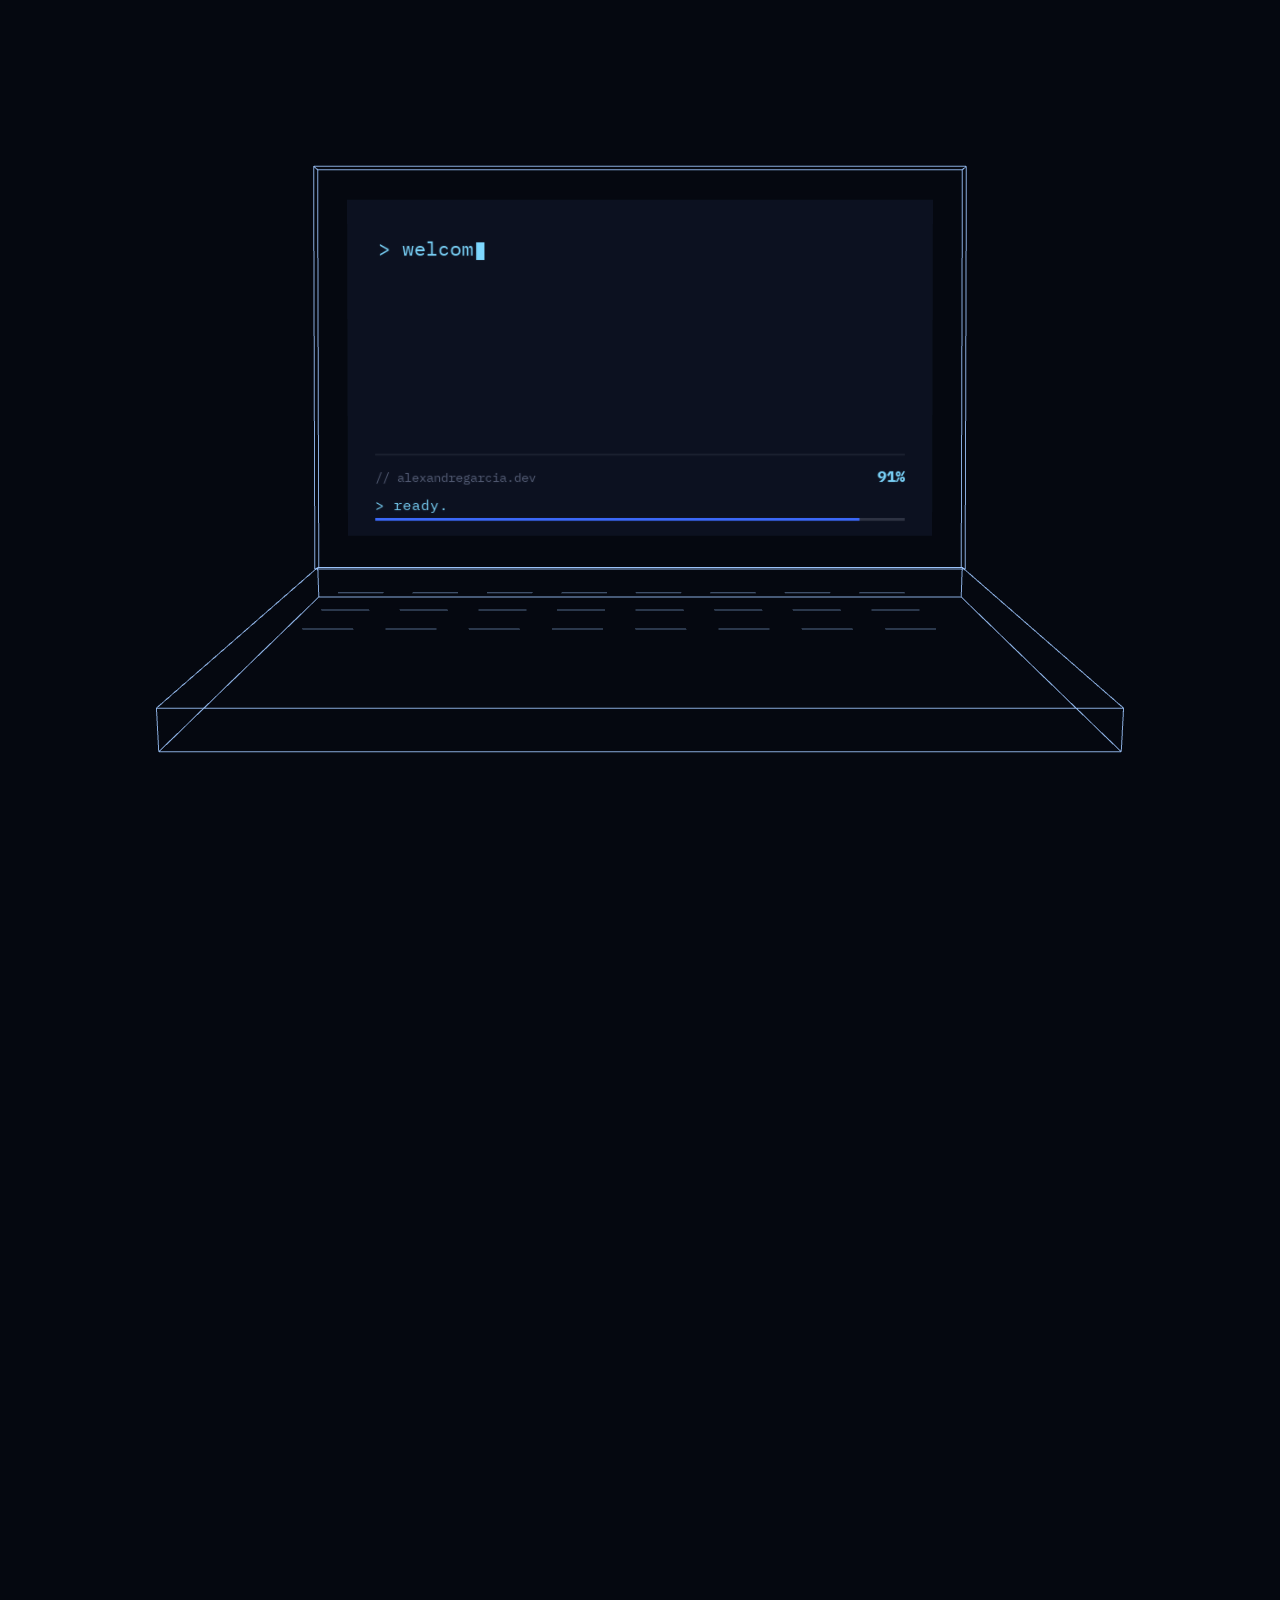
==== commit 81d084c5: "feat: creat cosmos page" ====
--- a/contato.html
+++ b/contato.html
@@ -32,7 +32,7 @@
 <link rel="preconnect" href="https://fonts.gstatic.com" crossorigin>
 <link href="https://fonts.googleapis.com/css2?family=Space+Grotesk:wght@400;500;600;700&family=IBM+Plex+Mono:wght@300;400;500;600&display=swap" rel="stylesheet">
 
-<link rel="stylesheet" href="./css/style.css?v=20261026">
+<link rel="stylesheet" href="./css/style.css?v=20261030">
 <link rel="icon" type="image/png" sizes="400x400" href="/assets/img/favicon-laptop-400.png">
 <link rel="icon" type="image/svg+xml" href="/assets/svg/favicon-laptop.svg">
 <link rel="apple-touch-icon" href="/assets/img/favicon-laptop-400.png">
@@ -151,6 +151,7 @@
     <a href="index.html#projects" class="fullmenu-link"><span class="fullmenu-num mono">03</span><span class="fullmenu-link-text">Projetos</span></a>
     <a href="index.html#education" class="fullmenu-link"><span class="fullmenu-num mono">04</span><span class="fullmenu-link-text">Formação</span></a>
     <a href="contato.html" class="fullmenu-link"><span class="fullmenu-num mono">05</span><span class="fullmenu-link-text">Contato</span></a>
+    <a href="cosmos.html" class="fullmenu-link"><span class="fullmenu-num mono">06</span><span class="fullmenu-link-text">Conheça o COSMOS</span></a>
   </nav>
   <div class="fullmenu-corner tl mono">// full stack dev</div>
   <div class="fullmenu-corner tr mono">são paulo, brasil</div>
@@ -286,6 +287,7 @@
                   <label class="chip"><input type="radio" name="tipo" value="API / Backend"><span>API / Backend</span></label>
                   <label class="chip"><input type="radio" name="tipo" value="UI/UX Design"><span>UI/UX</span></label>
                   <label class="chip"><input type="radio" name="tipo" value="Consultoria"><span>Consultoria</span></label>
+                  <label class="chip"><input type="radio" name="tipo" value="Assistente de IA (COSMOS)"><span>Assistente de IA</span></label>
                   <label class="chip"><input type="radio" name="tipo" value="Outro"><span>Outro</span></label>
                 </div>
                 <span class="field-msg mono" id="tipo-msg"></span>
@@ -361,6 +363,7 @@
         <li><a href="index.html#projects">Projetos</a></li>
         <li><a href="index.html#education">Formação</a></li>
         <li><a href="contato.html">Contato</a></li>
+        <li><a href="cosmos.html">Conheça o COSMOS</a></li>
       </ul>
     </div>
     </div>
@@ -376,8 +379,8 @@
 <script src="./assets/vendor/gsap.min.js"></script>
 <script src="./assets/vendor/ScrollTrigger.min.js"></script>
 <script src="./assets/vendor/lenis.min.js"></script>
-<script src="./js/i18n.js?v=20261024"></script>
-<script src="./js/main.js?v=20261026"></script>
-<script src="./js/contato.js?v=20261018"></script>
+<script src="./js/i18n.js?v=20261031"></script>
+<script src="./js/main.js?v=20261032"></script>
+<script src="./js/contato.js?v=20261030"></script>
 </body>
 </html>
--- a/css/style.css
+++ b/css/style.css
@@ -447,7 +447,7 @@
 .fullmenu-link{
   position:relative;
   display:flex; align-items:baseline; gap:1.6rem;
-  padding: clamp(.7rem,1.8vw,1.3rem) 0;
+  padding: clamp(.5rem, min(1.8vw, 1.6vh), 1.3rem) 0;
   border-bottom: 1px solid var(--border);
   overflow:hidden;
 }
@@ -460,7 +460,7 @@
 .fullmenu-link-text{
   font-family: var(--f-display);
   font-weight:700;
-  font-size: clamp(2.4rem, 7vw, 5.6rem);
+  font-size: clamp(2.2rem, min(7vw, 7.6vh), 5.6rem); /* 6 itens precisam caber em telas baixas */
   line-height:1;
   letter-spacing:-0.01em;
   color: var(--text-dim);
@@ -1607,7 +1607,7 @@
   .proj-card.c-4{ grid-column: span 4; }
   .proj-card.c-3{ grid-column: span 3; }
 }
-.proj-card.c-featured .proj-shot{ aspect-ratio: 16/10; }
+.proj-card.c-featured .proj-shot{ aspect-ratio: 2/1; } /* prints de tela inteira (desktop) sem recorte */
 .proj-shot{
   position:relative;
   aspect-ratio: 16/11;
@@ -3686,3 +3686,31 @@
   html.agc-open #musicToggleFab, html.agc-open .settings-fab, html.agc-open .wa-float{ translate: 0 calc(-1 * var(--agc-h, 90px)); }
 }
 @media (max-width: 600px){ .agc{ left: 12px; right: 12px; bottom: 12px; max-width:none; padding:.6rem .5rem .5rem .8rem; } .agc-q{ flex-basis:100%; } }
+
+
+/* =========================================================
+   ---------- card do COSMOS na seção Projetos (index.html)
+   ========================================================= */
+.cosc{
+  grid-column: span 12; position:relative; display:grid; grid-template-columns: 1fr 1.25fr; gap:3rem; align-items:center;
+  padding: clamp(1.6rem, 3.4vw, 3rem); min-height: 400px; overflow:hidden;
+  background: radial-gradient(60% 90% at 75% 50%, rgba(24,32,74,.95), transparent 70%), linear-gradient(180deg,#0B1029,#070B1E);
+  border:1px solid rgba(169,155,255,.45) !important;
+}
+.proj-card.cosc:hover{ border-color: rgba(201,194,255,.85) !important; box-shadow: 0 0 0 1px rgba(169,155,255,.3), 0 0 26px -8px rgba(169,155,255,.5), 0 0 70px -28px rgba(243,199,122,.4); }
+.cosc-copy{ position:relative; z-index:1; }
+.cosc-kick{ font-family:var(--f-mono); font-size:.78rem; color:#C9C2FF; letter-spacing:.04em; }
+.cosc-kick b{ color:#F3C77A; font-weight:500; }
+.cosc-logo{ height:44px; width:auto; margin:1.2rem 0 1.1rem; display:block; }
+.cosc-title{ font-family:'Archivo Hero', var(--f-display); font-weight:500; font-stretch:105%; font-size: clamp(1.8rem, 2.8vw, 2.5rem); line-height:1.06; color:#F2EEE3; max-width:16ch; letter-spacing:-.015em; }
+.cosc-desc{ color:#BDB8D9; font-size:1.02rem; line-height:1.6; max-width:44ch; margin:1rem 0 1.1rem; }
+.cosc-stack{ display:flex; flex-wrap:wrap; gap:.45rem; margin-bottom:1.6rem; }
+.cosc-stack span{ font-family:var(--f-mono); font-size:.74rem; color:#A7A2C6; padding:.3rem .7rem; border:1px solid #273061; border-radius:999px; }
+.cosc-btn{ display:inline-flex; align-items:center; gap:.6rem; min-height:52px; padding:0 1.6rem; border-radius:999px; background:#F3C77A; color:#2A1E05; font-family:var(--f-mono); font-size:.92rem; box-shadow:0 0 40px -8px rgba(243,199,122,.6); transition: transform .25s var(--ease-out), box-shadow .3s; }
+.cosc-btn:hover{ transform: translateY(-2px); box-shadow:0 0 56px -6px rgba(243,199,122,.8); }
+.cosc-btn:focus-visible{ outline:2px solid #F3C77A; outline-offset:3px; }
+.cosc-media{ position:relative; z-index:1; display:block; border-radius:14px; overflow:hidden; border:1px solid #2E3870; aspect-ratio:16/9; background:#070B1E; }
+.cosc-media video, .cosc-media img{ width:100%; height:100%; object-fit:cover; display:block; }
+.cosc-media .cosc-tag{ position:absolute; right:14px; bottom:12px; font-family:var(--f-mono); font-size:.75rem; color:#F2EEE3; background:rgba(7,11,30,.7); border:1px solid #3A4480; border-radius:999px; padding:.35rem .8rem; }
+.cosc-media:focus-visible{ outline:2px solid #F3C77A; outline-offset:3px; }
+@media (max-width: 900px){ .cosc{ grid-template-columns: 1fr; gap: 1.6rem; } .cosc-media{ order:-1; } }
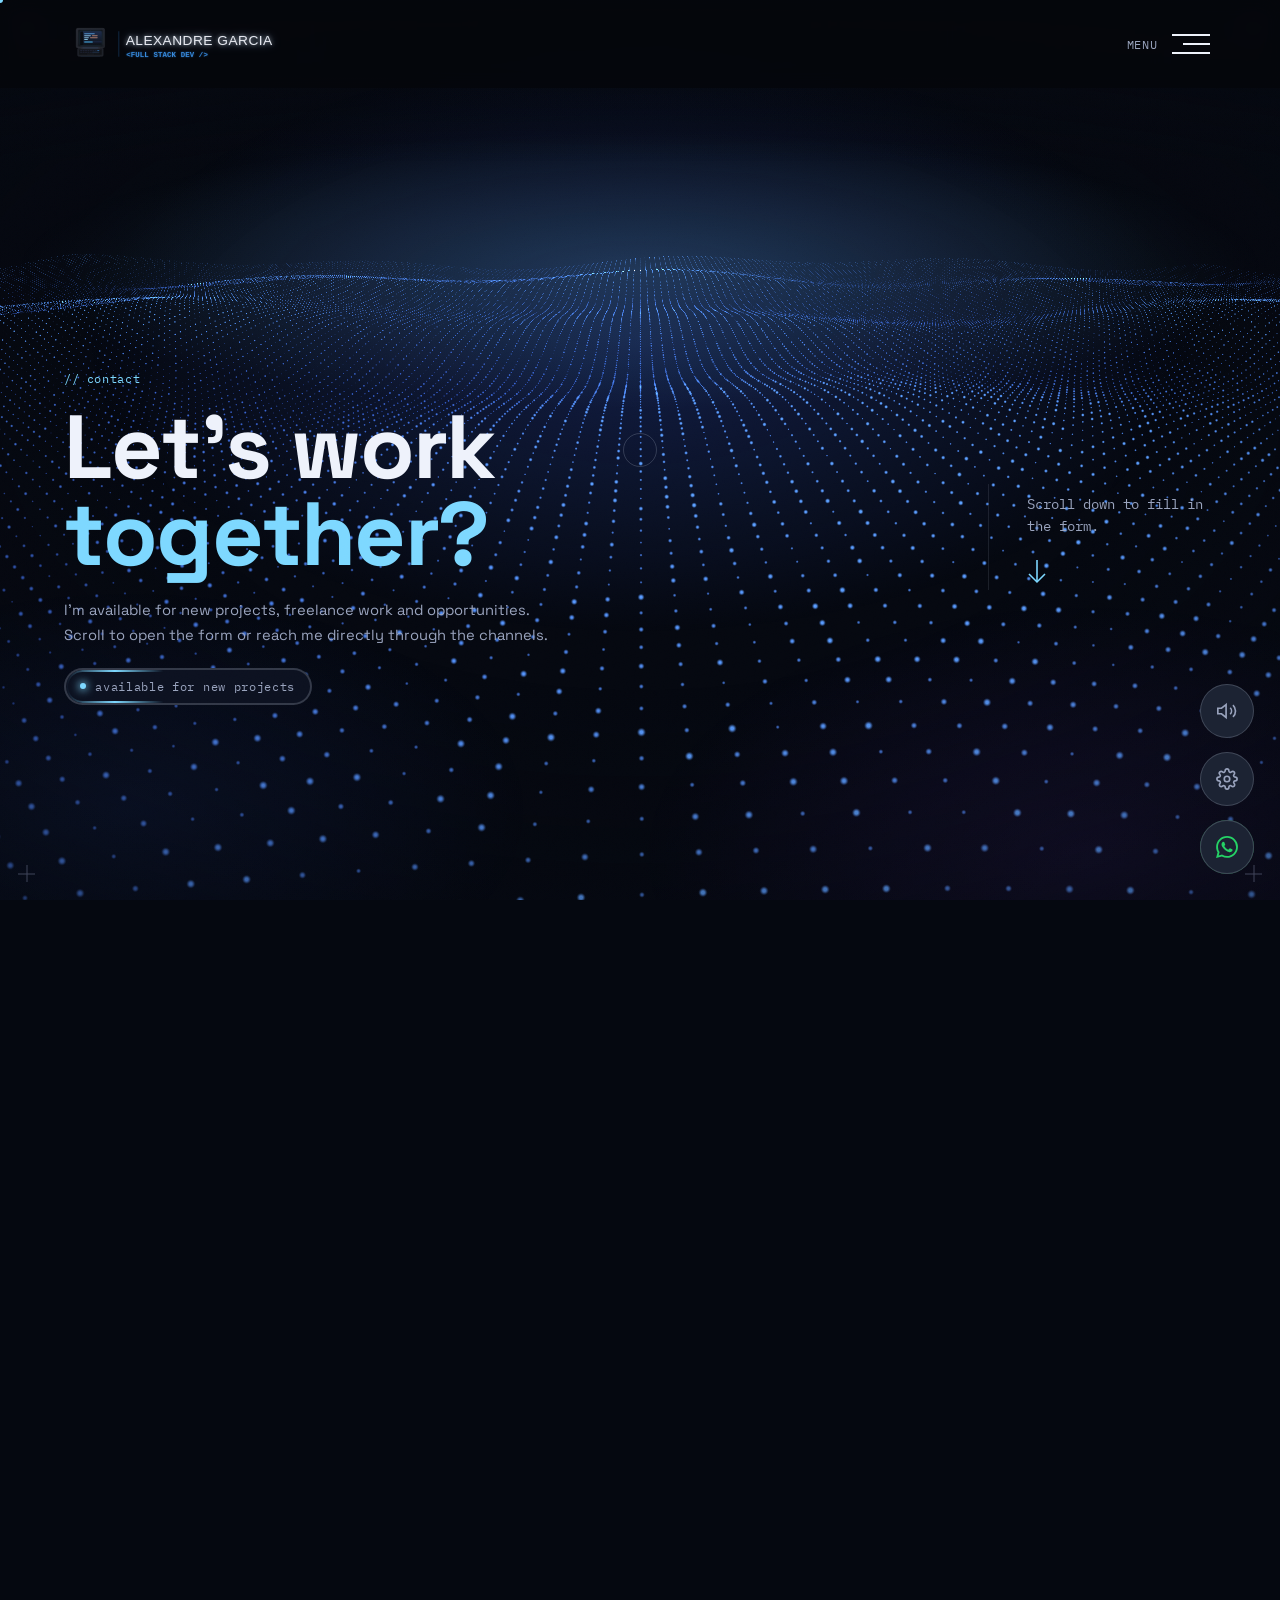
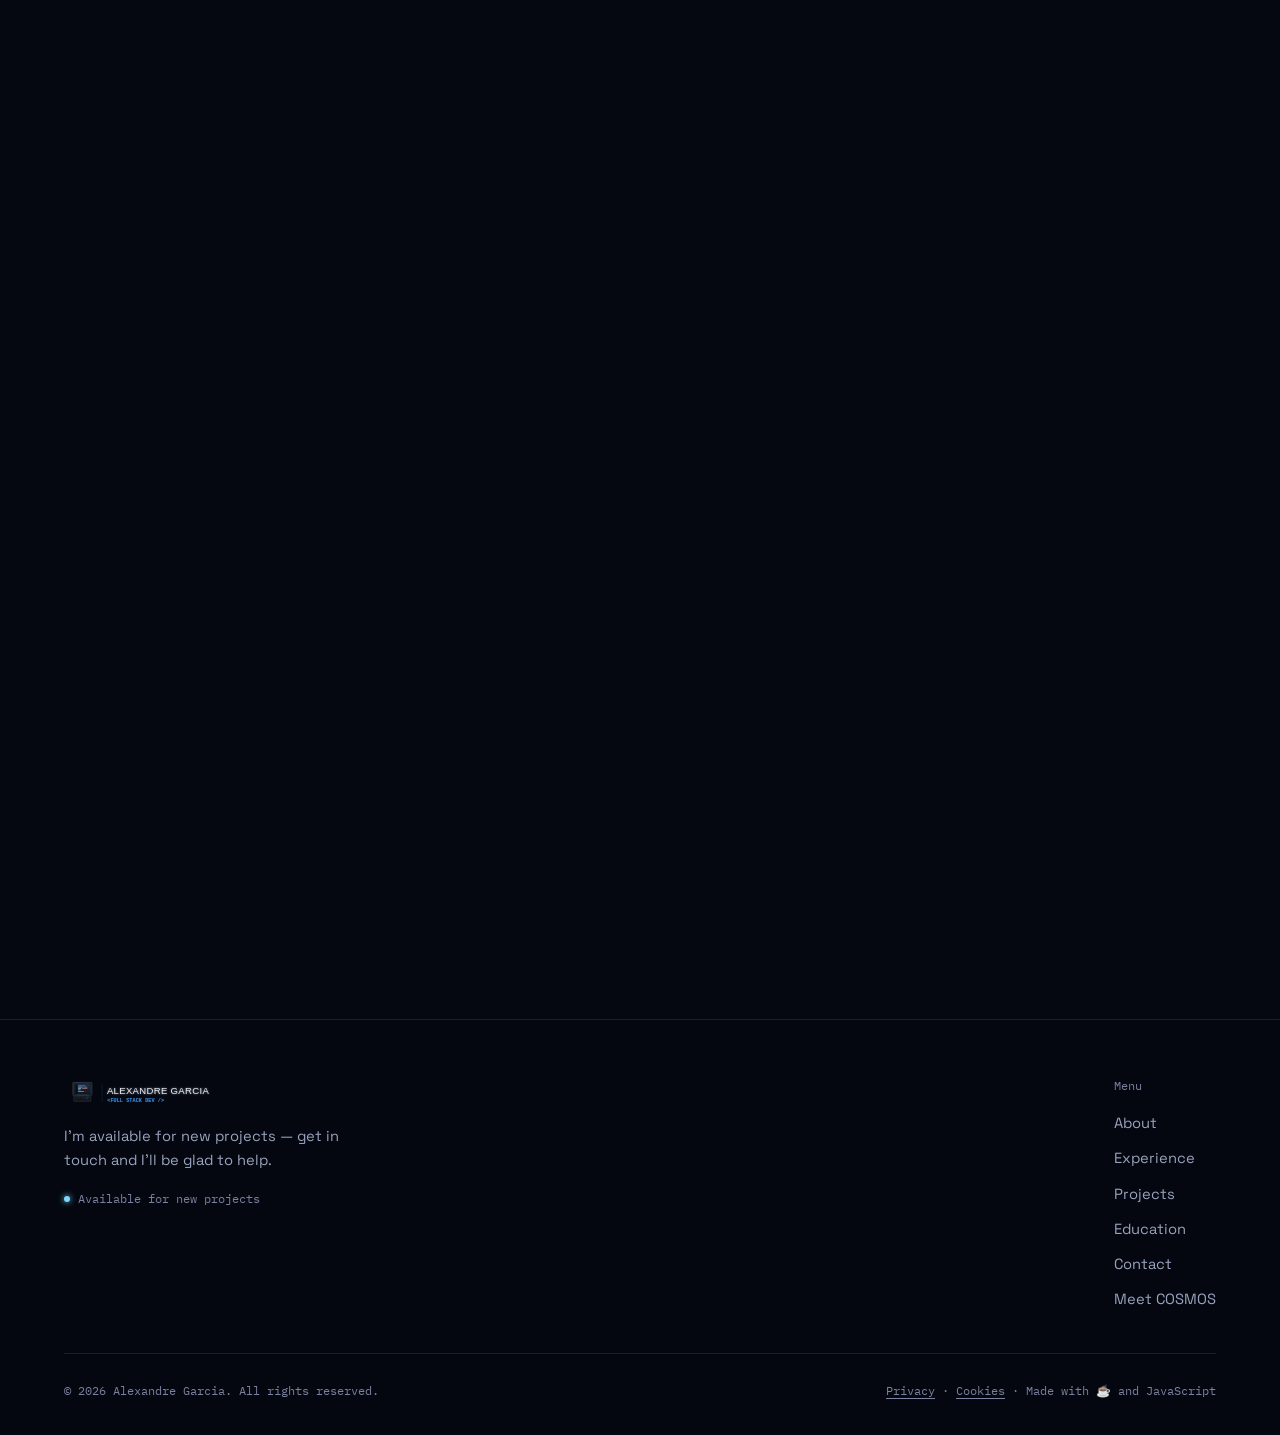
==== commit 24fcadb7: "feat: general corrections" ====
--- a/contato.html
+++ b/contato.html
@@ -128,6 +128,7 @@
       <a href="index.html#about" class="settings-nav-link"><span class="mono">02</span>Sobre</a>
       <a href="index.html#projects" class="settings-nav-link"><span class="mono">03</span>Projetos</a>
       <a href="contato.html" class="settings-nav-link"><span class="mono">04</span>Contato</a>
+      <a href="cosmos.html" class="settings-nav-link"><span class="mono">05</span>Conheça o COSMOS</a>
     </nav>
   </div>
 
--- a/css/style.css
+++ b/css/style.css
@@ -3701,7 +3701,7 @@
 .cosc-copy{ position:relative; z-index:1; }
 .cosc-kick{ font-family:var(--f-mono); font-size:.78rem; color:#C9C2FF; letter-spacing:.04em; }
 .cosc-kick b{ color:#F3C77A; font-weight:500; }
-.cosc-logo{ height:44px; width:auto; margin:1.2rem 0 1.1rem; display:block; }
+.cosc-logo{ height:44px; width:auto; aspect-ratio:1056/173; overflow:visible; margin:1.2rem 0 1.1rem; display:block; }
 .cosc-title{ font-family:'Archivo Hero', var(--f-display); font-weight:500; font-stretch:105%; font-size: clamp(1.8rem, 2.8vw, 2.5rem); line-height:1.06; color:#F2EEE3; max-width:16ch; letter-spacing:-.015em; }
 .cosc-desc{ color:#BDB8D9; font-size:1.02rem; line-height:1.6; max-width:44ch; margin:1rem 0 1.1rem; }
 .cosc-stack{ display:flex; flex-wrap:wrap; gap:.45rem; margin-bottom:1.6rem; }
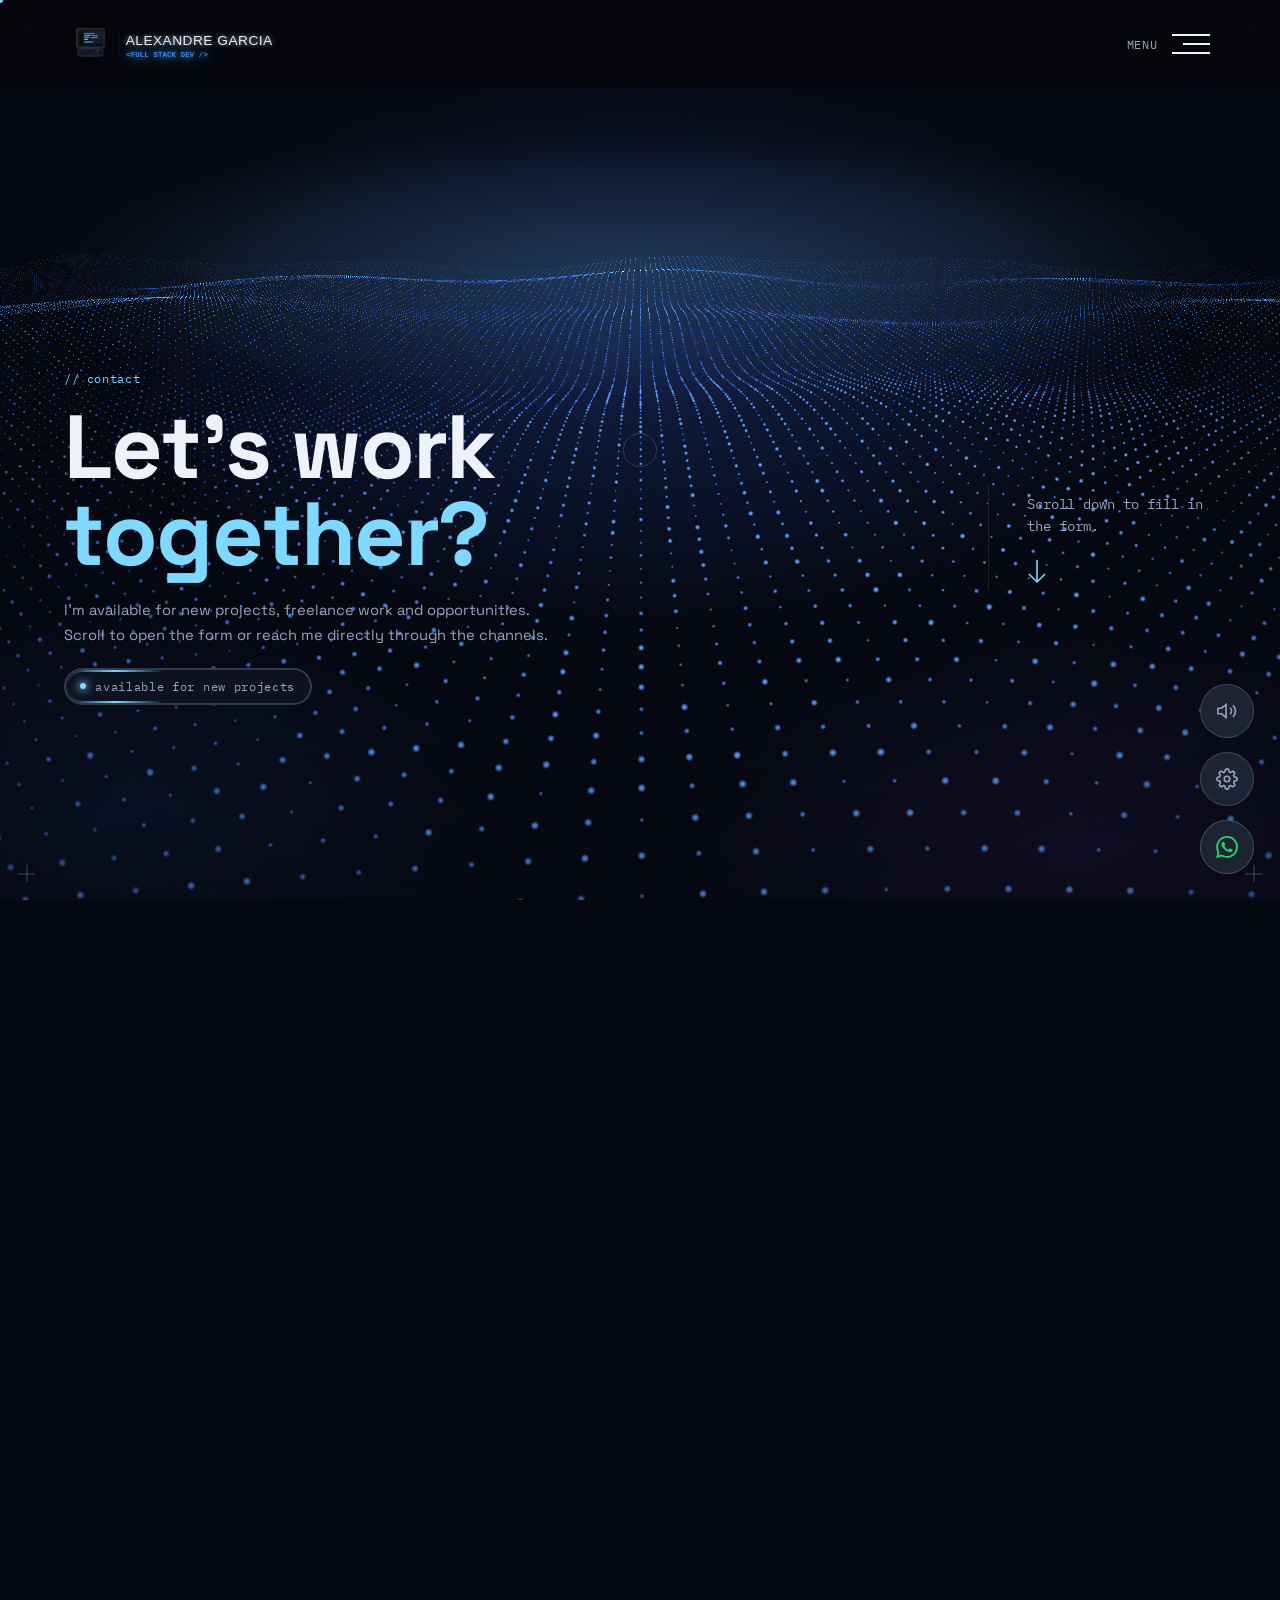
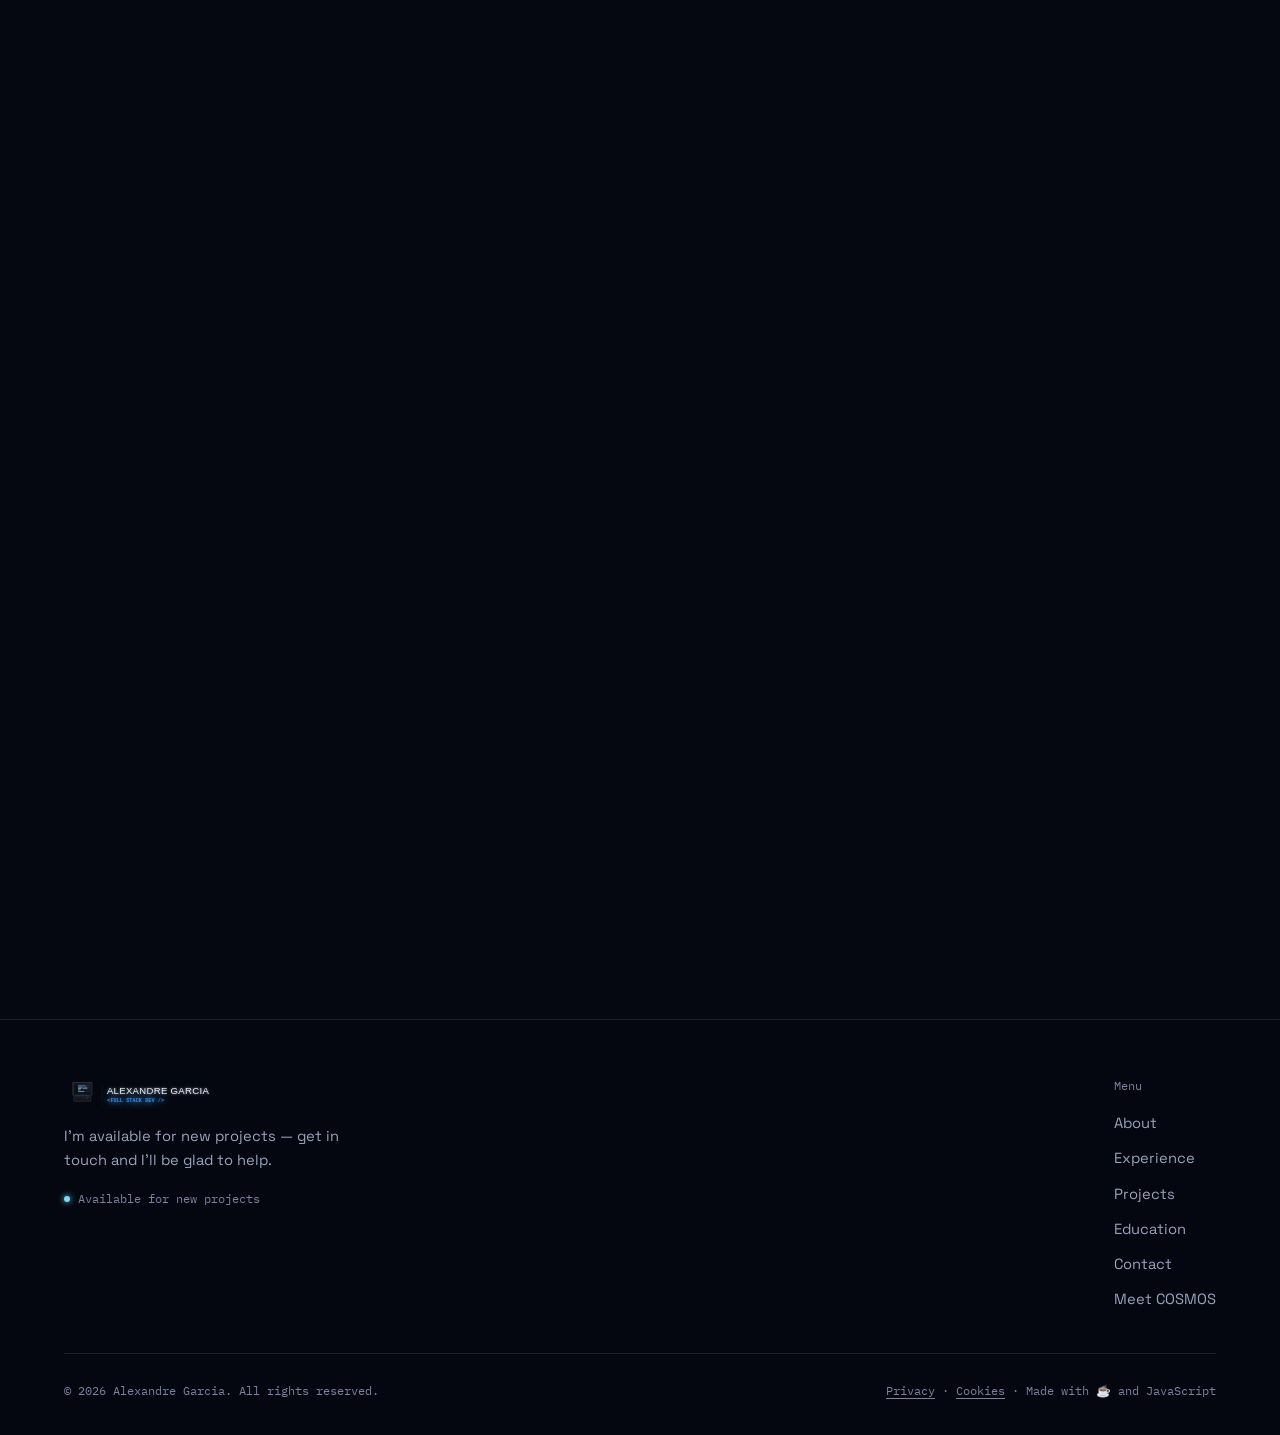
==== commit 37f5db93: "feat: update sounds" ====
--- a/contato.html
+++ b/contato.html
@@ -381,7 +381,7 @@
 <script src="./assets/vendor/ScrollTrigger.min.js"></script>
 <script src="./assets/vendor/lenis.min.js"></script>
 <script src="./js/i18n.js?v=20261031"></script>
-<script src="./js/main.js?v=20261032"></script>
+<script src="./js/main.js?v=20261049"></script>
 <script src="./js/contato.js?v=20261030"></script>
 </body>
 </html>
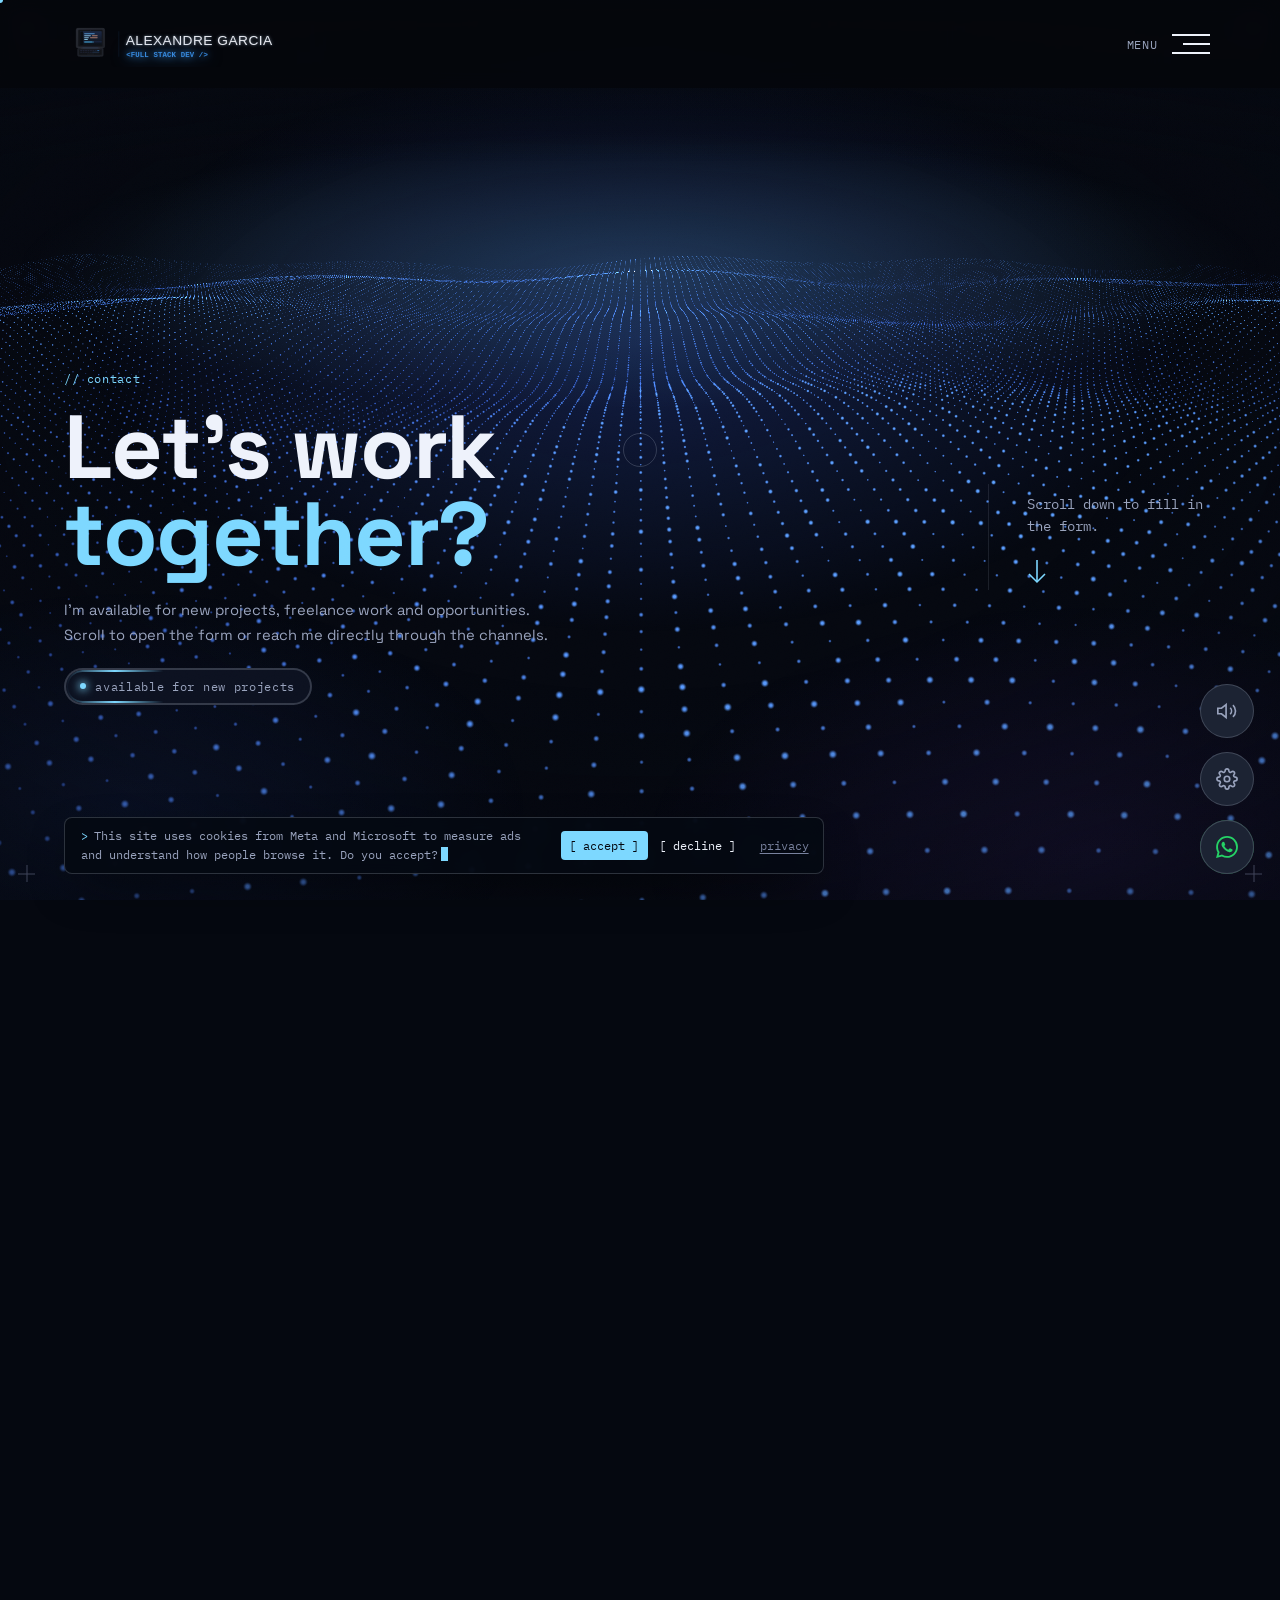
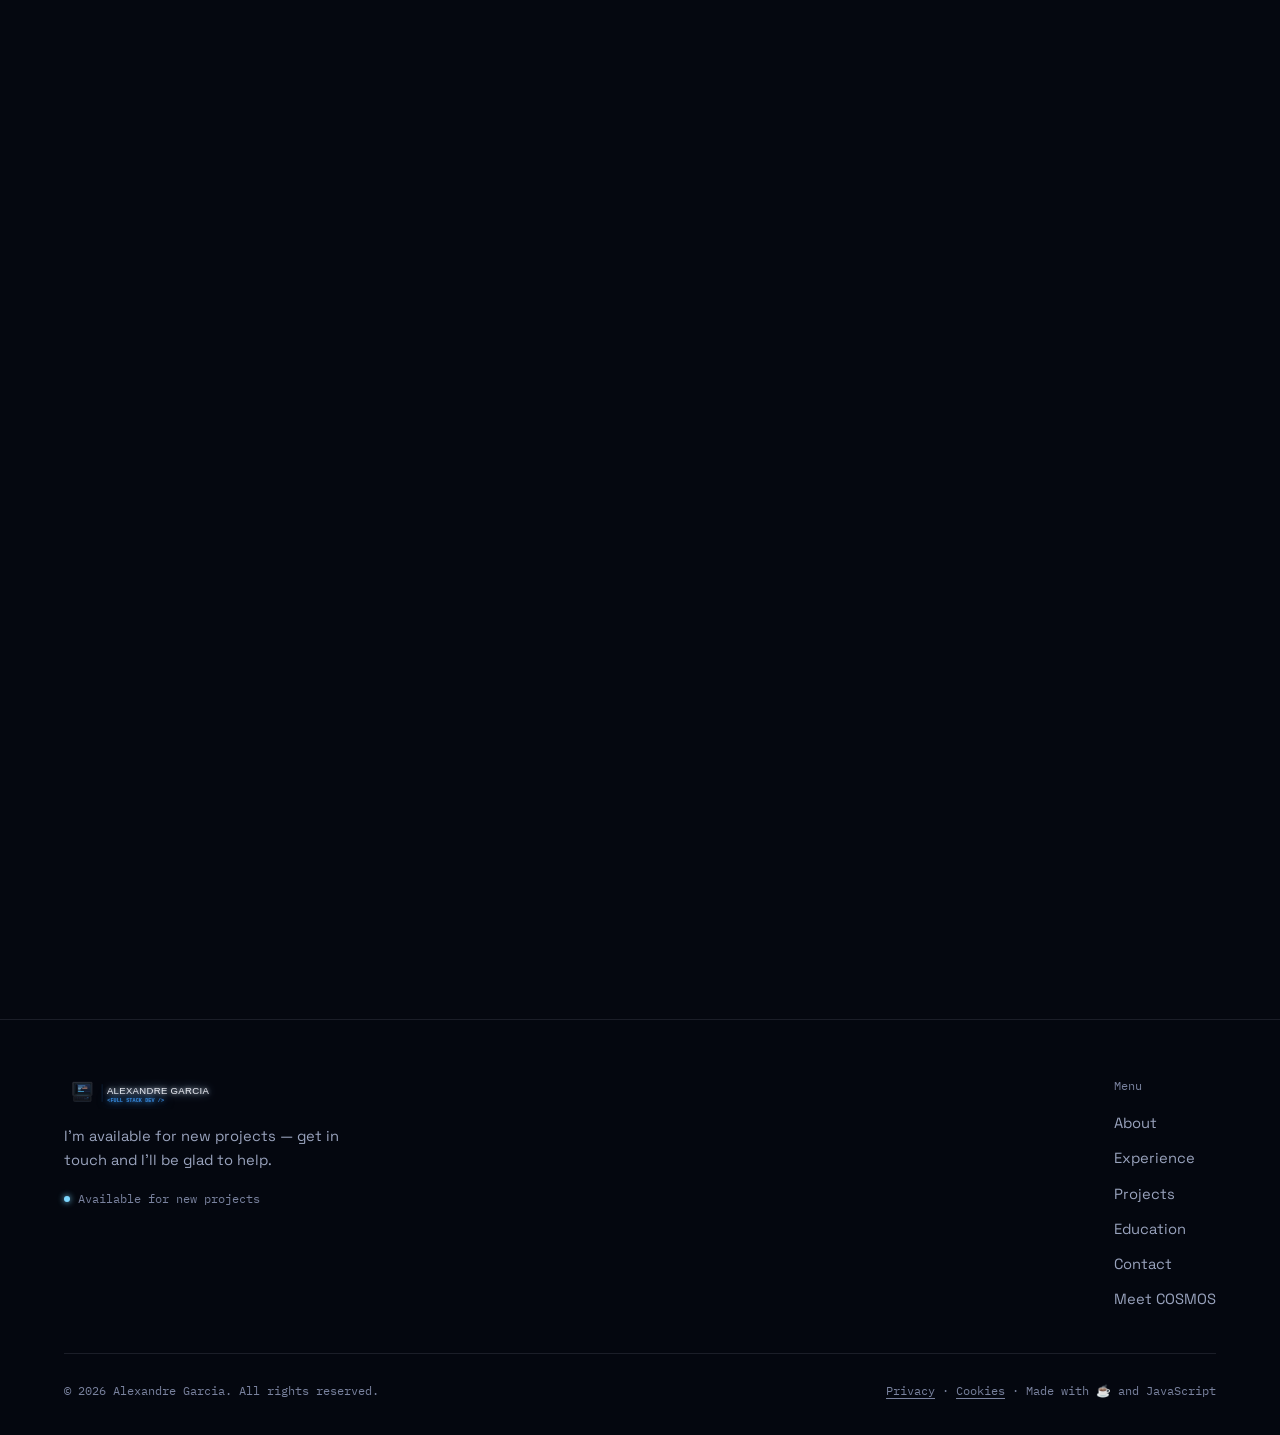
==== commit 4b85bb35: "fix: update responsive" ====
--- a/contato.html
+++ b/contato.html
@@ -32,7 +32,7 @@
 <link rel="preconnect" href="https://fonts.gstatic.com" crossorigin>
 <link href="https://fonts.googleapis.com/css2?family=Space+Grotesk:wght@400;500;600;700&family=IBM+Plex+Mono:wght@300;400;500;600&display=swap" rel="stylesheet">
 
-<link rel="stylesheet" href="./css/style.css?v=20261030">
+<link rel="stylesheet" href="./css/style.css?v=20261050">
 <link rel="icon" type="image/png" sizes="400x400" href="/assets/img/favicon-laptop-400.png">
 <link rel="icon" type="image/svg+xml" href="/assets/svg/favicon-laptop.svg">
 <link rel="apple-touch-icon" href="/assets/img/favicon-laptop-400.png">
--- a/css/style.css
+++ b/css/style.css
@@ -3713,4 +3713,40 @@
 .cosc-media video, .cosc-media img{ width:100%; height:100%; object-fit:cover; display:block; }
 .cosc-media .cosc-tag{ position:absolute; right:14px; bottom:12px; font-family:var(--f-mono); font-size:.75rem; color:#F2EEE3; background:rgba(7,11,30,.7); border:1px solid #3A4480; border-radius:999px; padding:.35rem .8rem; }
 .cosc-media:focus-visible{ outline:2px solid #F3C77A; outline-offset:3px; }
-@media (max-width: 900px){ .cosc{ grid-template-columns: 1fr; gap: 1.6rem; } .cosc-media{ order:-1; } }+@media (max-width: 900px){ .cosc{ grid-template-columns: 1fr; gap: 1.6rem; } .cosc-media{ order:-1; } }
+/* =========================================================
+   PROJETOS — notebooks (telas mais baixas) e celular
+   Os cards largos (COSMOS / Love Quest) e os em destaque passam a
+   caber na altura da tela: tipografia e mídia acompanham a altura.
+   ========================================================= */
+@media (min-width: 901px) and (max-height: 900px){
+  .cosc, .lqc{ min-height:0; gap: clamp(1.6rem, 3vw, 2.6rem); padding: clamp(1.3rem, 3.4vh, 2.4rem) clamp(1.6rem, 3vw, 2.8rem); }
+  .cosc-media, .lqc-media{ justify-self:end; width:100%; max-width: calc((100vh - 250px) * 16 / 9); }
+  .cosc-logo{ height: clamp(28px, 5vh, 44px); margin: clamp(.6rem, 1.6vh, 1.2rem) 0 clamp(.5rem, 1.4vh, 1.1rem); }
+  .cosc-title{ font-size: clamp(1.5rem, min(2.8vw, 5vh), 2.5rem); }
+  .cosc-desc, .lqc-desc{ font-size: clamp(.9rem, 1.9vh, 1.02rem); margin: clamp(.6rem, 1.4vh, 1rem) 0 clamp(.7rem, 1.6vh, 1.1rem); }
+  .cosc-stack, .lqc-stack{ margin-bottom: clamp(.9rem, 2.2vh, 1.6rem); }
+  .cosc-btn, .lqc-btn{ min-height: 0; height: clamp(2.7rem, 6vh, 3.2rem); }
+  .lqc-title{ font-size: clamp(2.4rem, min(5.6vw, 9.5vh), 5.4rem); margin: clamp(.4rem, 1.2vh, .8rem) 0 clamp(.5rem, 1.4vh, 1rem); }
+  .proj-card.c-featured .proj-body{ padding: 1.1rem 1.4rem 1.2rem; }
+  .proj-card.c-featured .proj-stack{ margin: .8rem 0 .7rem; }
+}
+@media (min-width: 901px) and (max-height: 700px){
+  .cosc-kick, .lqc-kick{ font-size:.72rem; }
+}
+/* tablet em pé e celular: mídia em cima, texto mais compacto */
+@media (max-width: 900px){
+  .cosc, .lqc{ min-height:0; }
+}
+@media (max-width: 600px){
+  .cosc, .lqc{ padding: 1.15rem 1.15rem 1.4rem; gap: 1.1rem; }
+  .cosc-kick, .lqc-kick{ font-size:.7rem; line-height:1.6; }
+  .cosc-logo{ height: 30px; margin: .7rem 0 .6rem; }
+  .cosc-title{ font-size: 1.55rem; }
+  .cosc-desc, .lqc-desc{ font-size: .94rem; margin: .7rem 0 .9rem; }
+  .cosc-stack, .lqc-stack{ gap:.35rem; margin-bottom: 1.1rem; }
+  .cosc-stack span, .lqc-stack span{ font-size:.68rem; padding:.25rem .6rem; }
+  .cosc-btn{ width:100%; justify-content:center; min-height:48px; }
+  .lqc-title{ font-size: 2.6rem; margin:.5rem 0 .6rem; }
+  .lqc-btn{ height:auto; min-height:48px; padding: .7rem 1.1rem; font-size:.8rem; text-align:center; line-height:1.3; }
+}
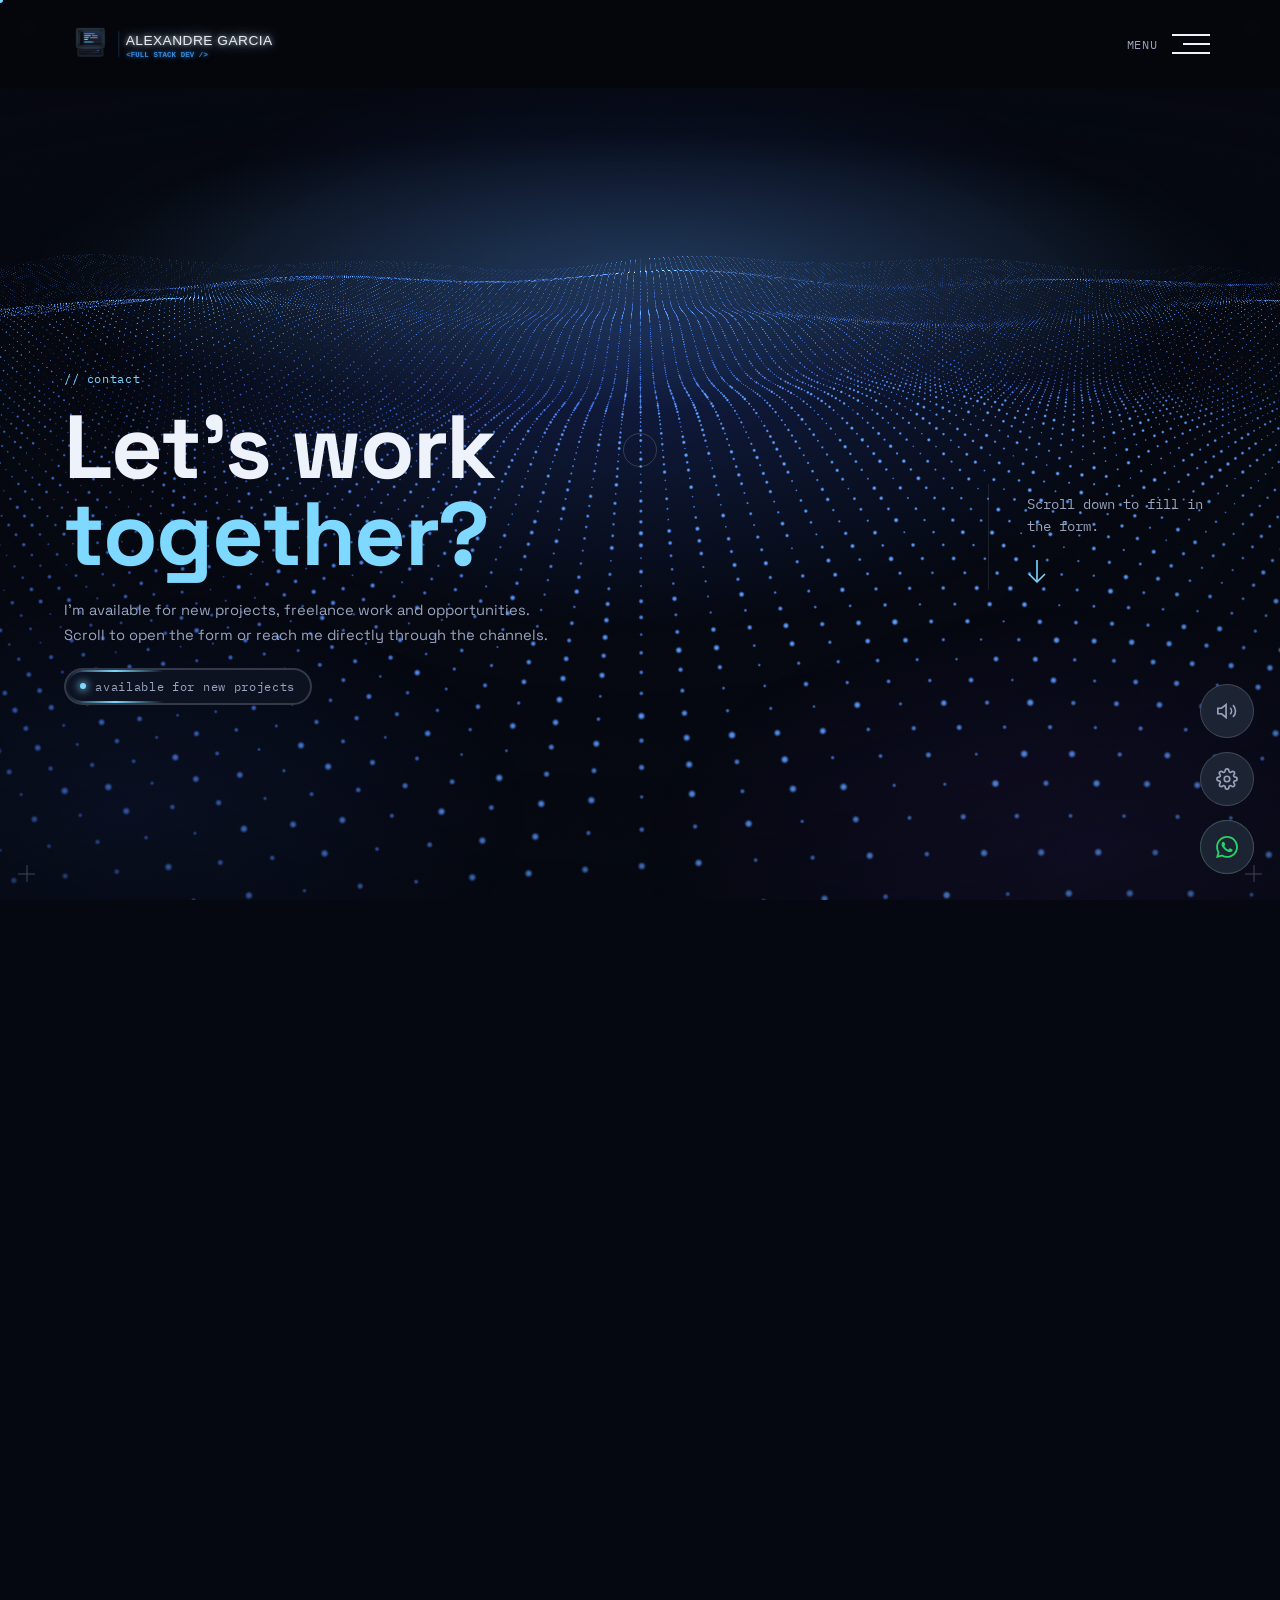
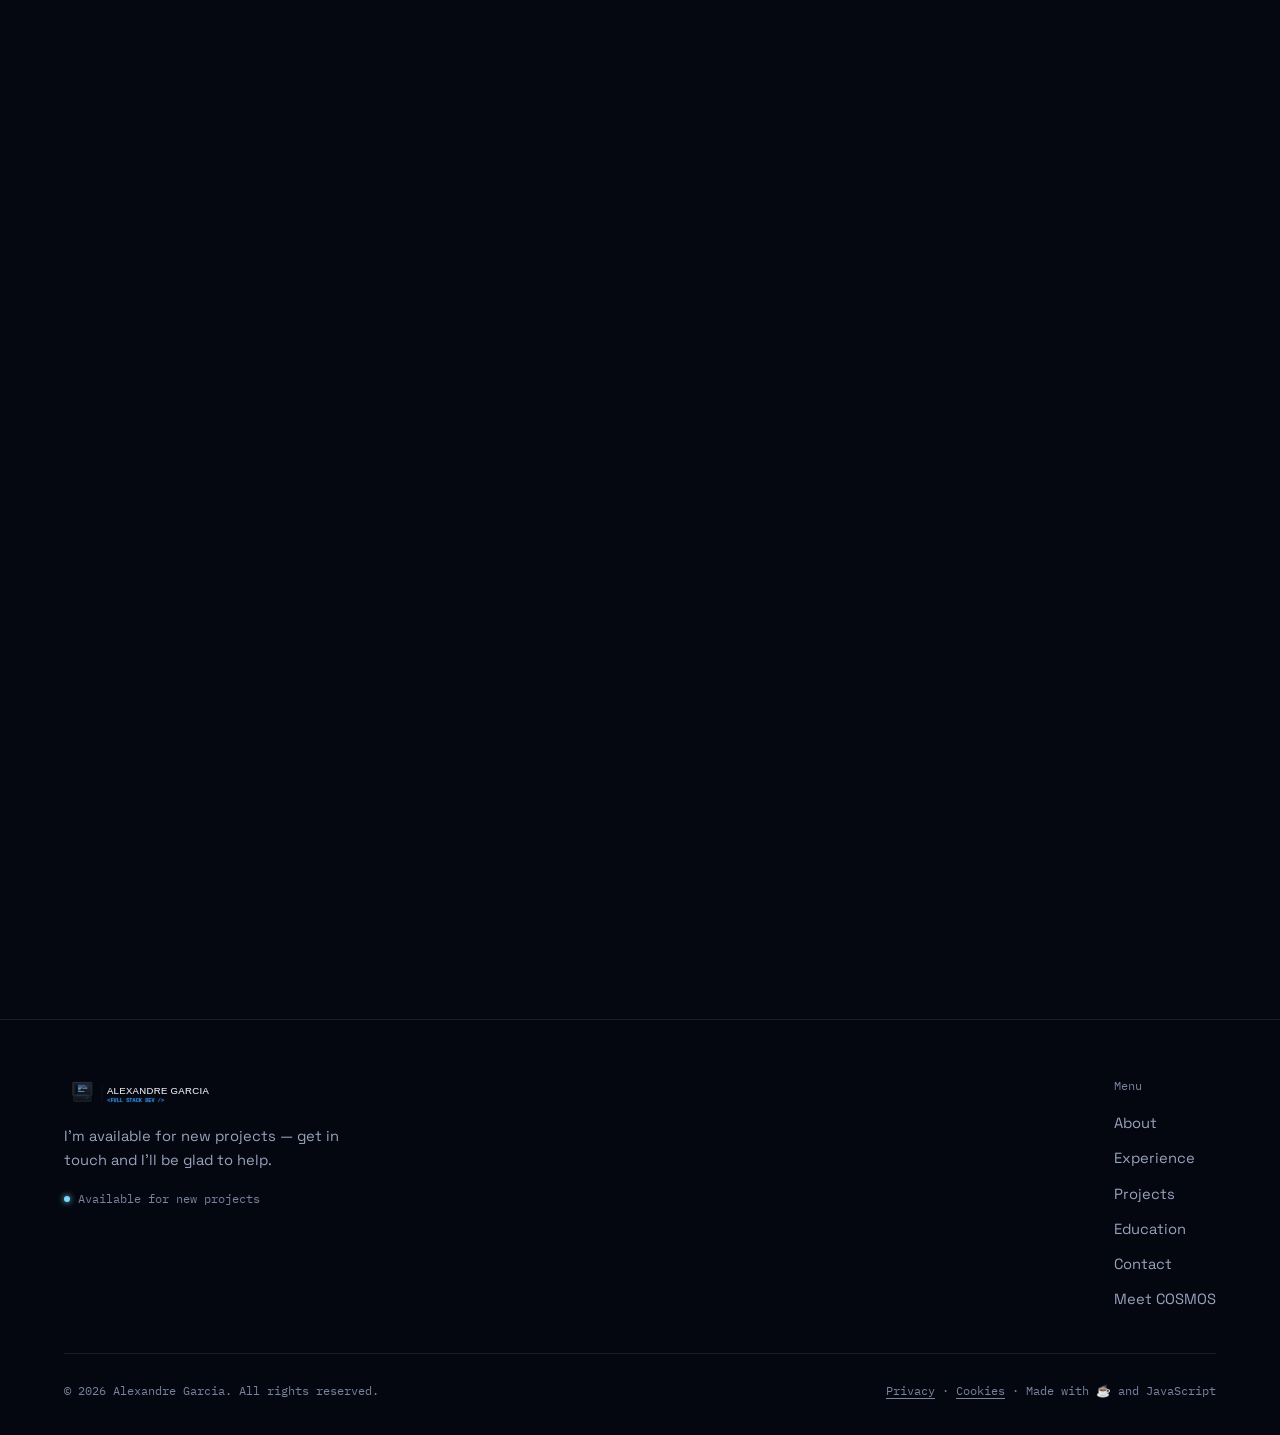
==== commit 58fb42a6: "feat: update cosmos page" ====
--- a/contato.html
+++ b/contato.html
@@ -32,7 +32,7 @@
 <link rel="preconnect" href="https://fonts.gstatic.com" crossorigin>
 <link href="https://fonts.googleapis.com/css2?family=Space+Grotesk:wght@400;500;600;700&family=IBM+Plex+Mono:wght@300;400;500;600&display=swap" rel="stylesheet">
 
-<link rel="stylesheet" href="./css/style.css?v=20261050">
+<link rel="stylesheet" href="./css/style.css?v=20261111">
 <link rel="icon" type="image/png" sizes="400x400" href="/assets/img/favicon-laptop-400.png">
 <link rel="icon" type="image/svg+xml" href="/assets/svg/favicon-laptop.svg">
 <link rel="apple-touch-icon" href="/assets/img/favicon-laptop-400.png">
@@ -381,7 +381,7 @@
 <script src="./assets/vendor/ScrollTrigger.min.js"></script>
 <script src="./assets/vendor/lenis.min.js"></script>
 <script src="./js/i18n.js?v=20261031"></script>
-<script src="./js/main.js?v=20261049"></script>
+<script src="./js/main.js?v=20261111"></script>
 <script src="./js/contato.js?v=20261030"></script>
 </body>
 </html>
--- a/css/style.css
+++ b/css/style.css
@@ -3750,3 +3750,7 @@
   .lqc-title{ font-size: 2.6rem; margin:.5rem 0 .6rem; }
   .lqc-btn{ height:auto; min-height:48px; padding: .7rem 1.1rem; font-size:.8rem; text-align:center; line-height:1.3; }
 }
+
+/* caixa inteira clicável (destino principal); os botões internos seguem com o próprio destino */
+.proj-card.is-card-link{ cursor:pointer; }
+.proj-card.is-card-link .proj-desc, .proj-card.is-card-link .proj-name{ cursor:pointer; }
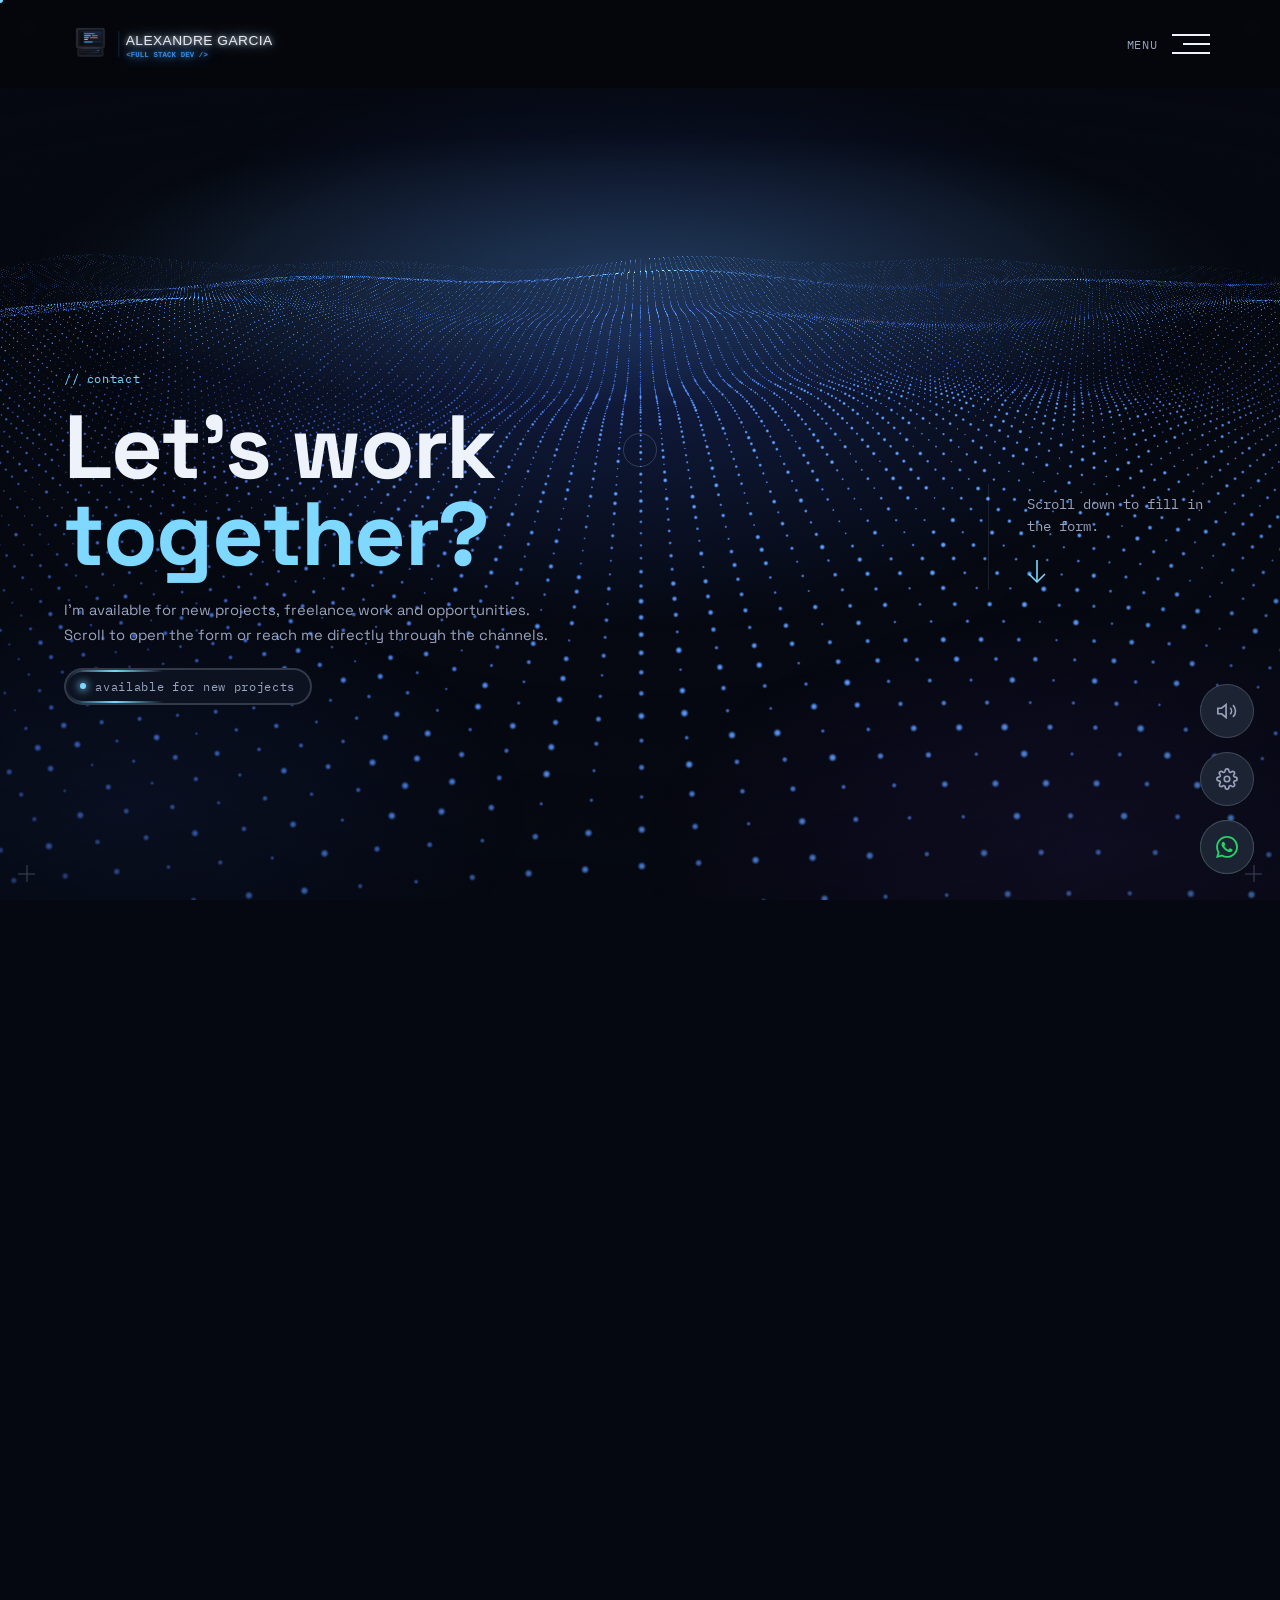
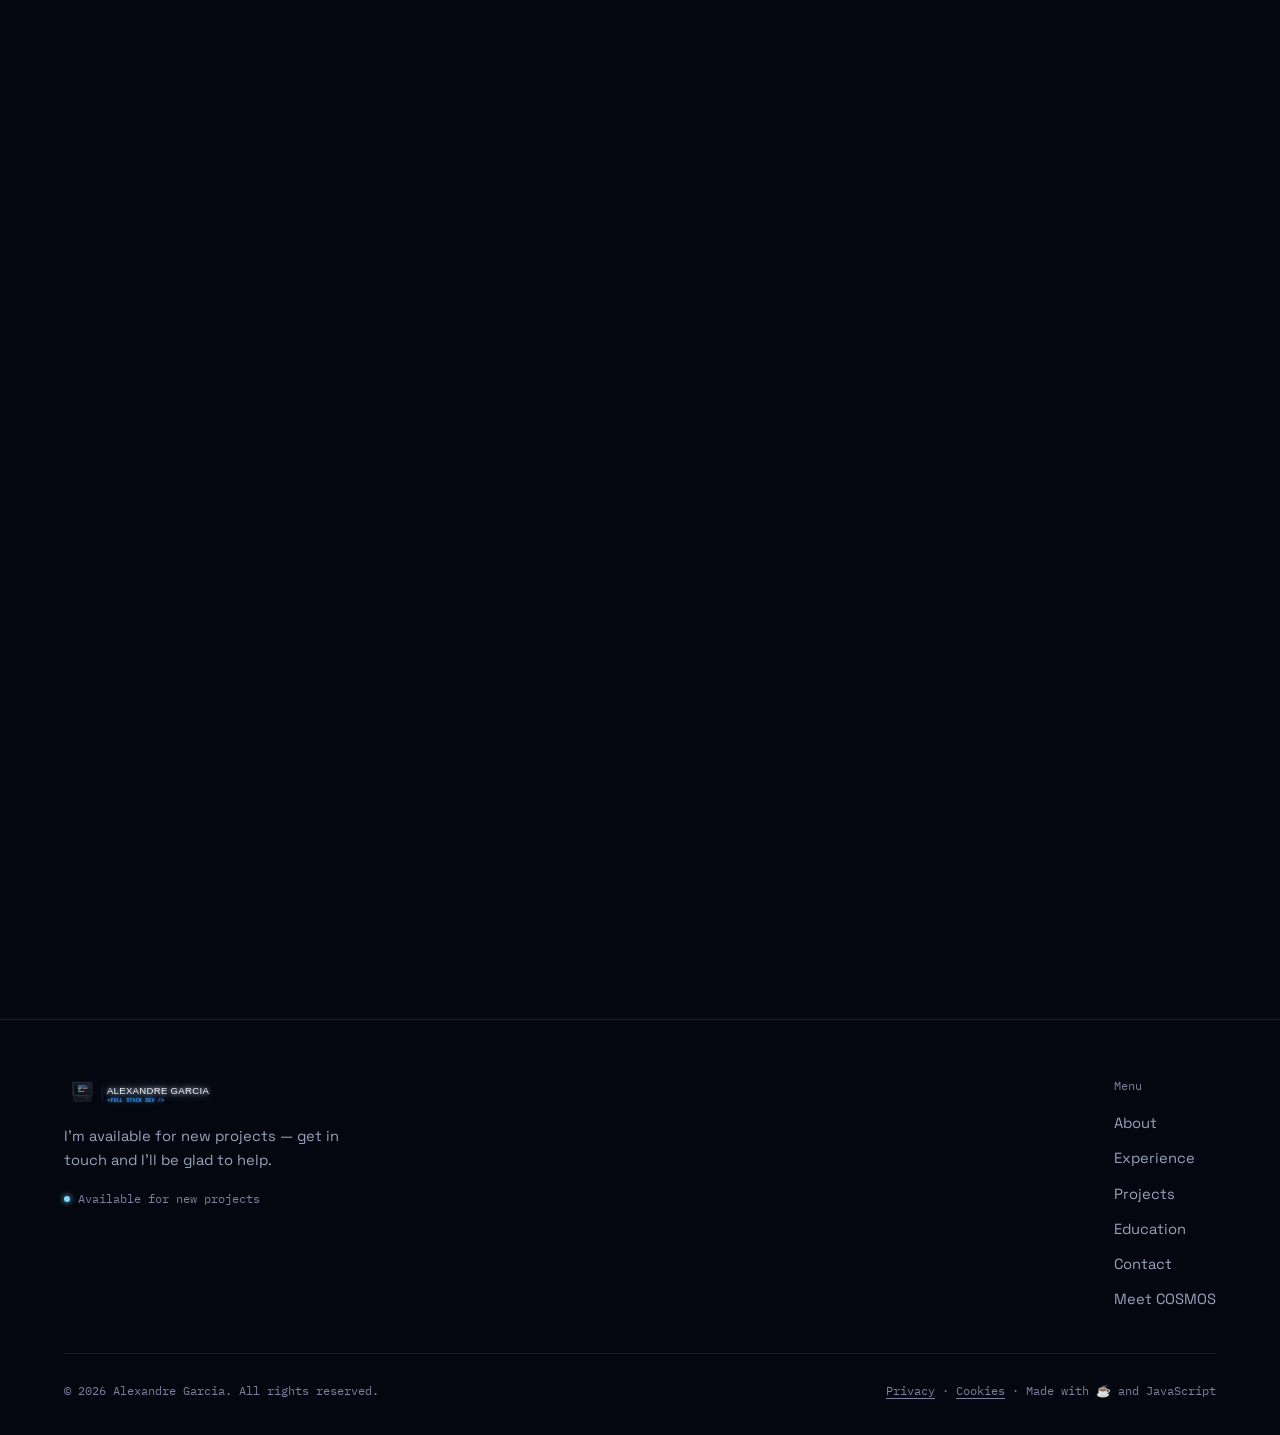
==== commit ee78ceba: "fix: update cache" ====
--- a/contato.html
+++ b/contato.html
@@ -32,7 +32,7 @@
 <link rel="preconnect" href="https://fonts.gstatic.com" crossorigin>
 <link href="https://fonts.googleapis.com/css2?family=Space+Grotesk:wght@400;500;600;700&family=IBM+Plex+Mono:wght@300;400;500;600&display=swap" rel="stylesheet">
 
-<link rel="stylesheet" href="./css/style.css?v=20261111">
+<link rel="stylesheet" href="./css/style.css?v=20261113">
 <link rel="icon" type="image/png" sizes="400x400" href="/assets/img/favicon-laptop-400.png">
 <link rel="icon" type="image/svg+xml" href="/assets/svg/favicon-laptop.svg">
 <link rel="apple-touch-icon" href="/assets/img/favicon-laptop-400.png">
@@ -40,7 +40,7 @@
 <meta name="theme-color" content="#050810">
 <script>try{var t=localStorage.getItem("agTheme");if(t&&t!=="blue")document.documentElement.setAttribute("data-theme",t);}catch(e){}</script>
 <script>try{if(!sessionStorage.getItem("agLoaderShown"))document.documentElement.classList.add("is-booting");}catch(e){}</script>
-<script src="./js/tracking.js?v=20261025"></script>
+<script src="./js/tracking.js?v=20261113"></script>
 </head>
 <body class="page-contact">
 <!-- campo de pontos (WebGL): ocupa a página inteira e reage ao mouse/toque -->
@@ -380,8 +380,8 @@
 <script src="./assets/vendor/gsap.min.js"></script>
 <script src="./assets/vendor/ScrollTrigger.min.js"></script>
 <script src="./assets/vendor/lenis.min.js"></script>
-<script src="./js/i18n.js?v=20261031"></script>
-<script src="./js/main.js?v=20261111"></script>
-<script src="./js/contato.js?v=20261030"></script>
+<script src="./js/i18n.js?v=20261113"></script>
+<script src="./js/main.js?v=20261113"></script>
+<script src="./js/contato.js?v=20261113"></script>
 </body>
 </html>
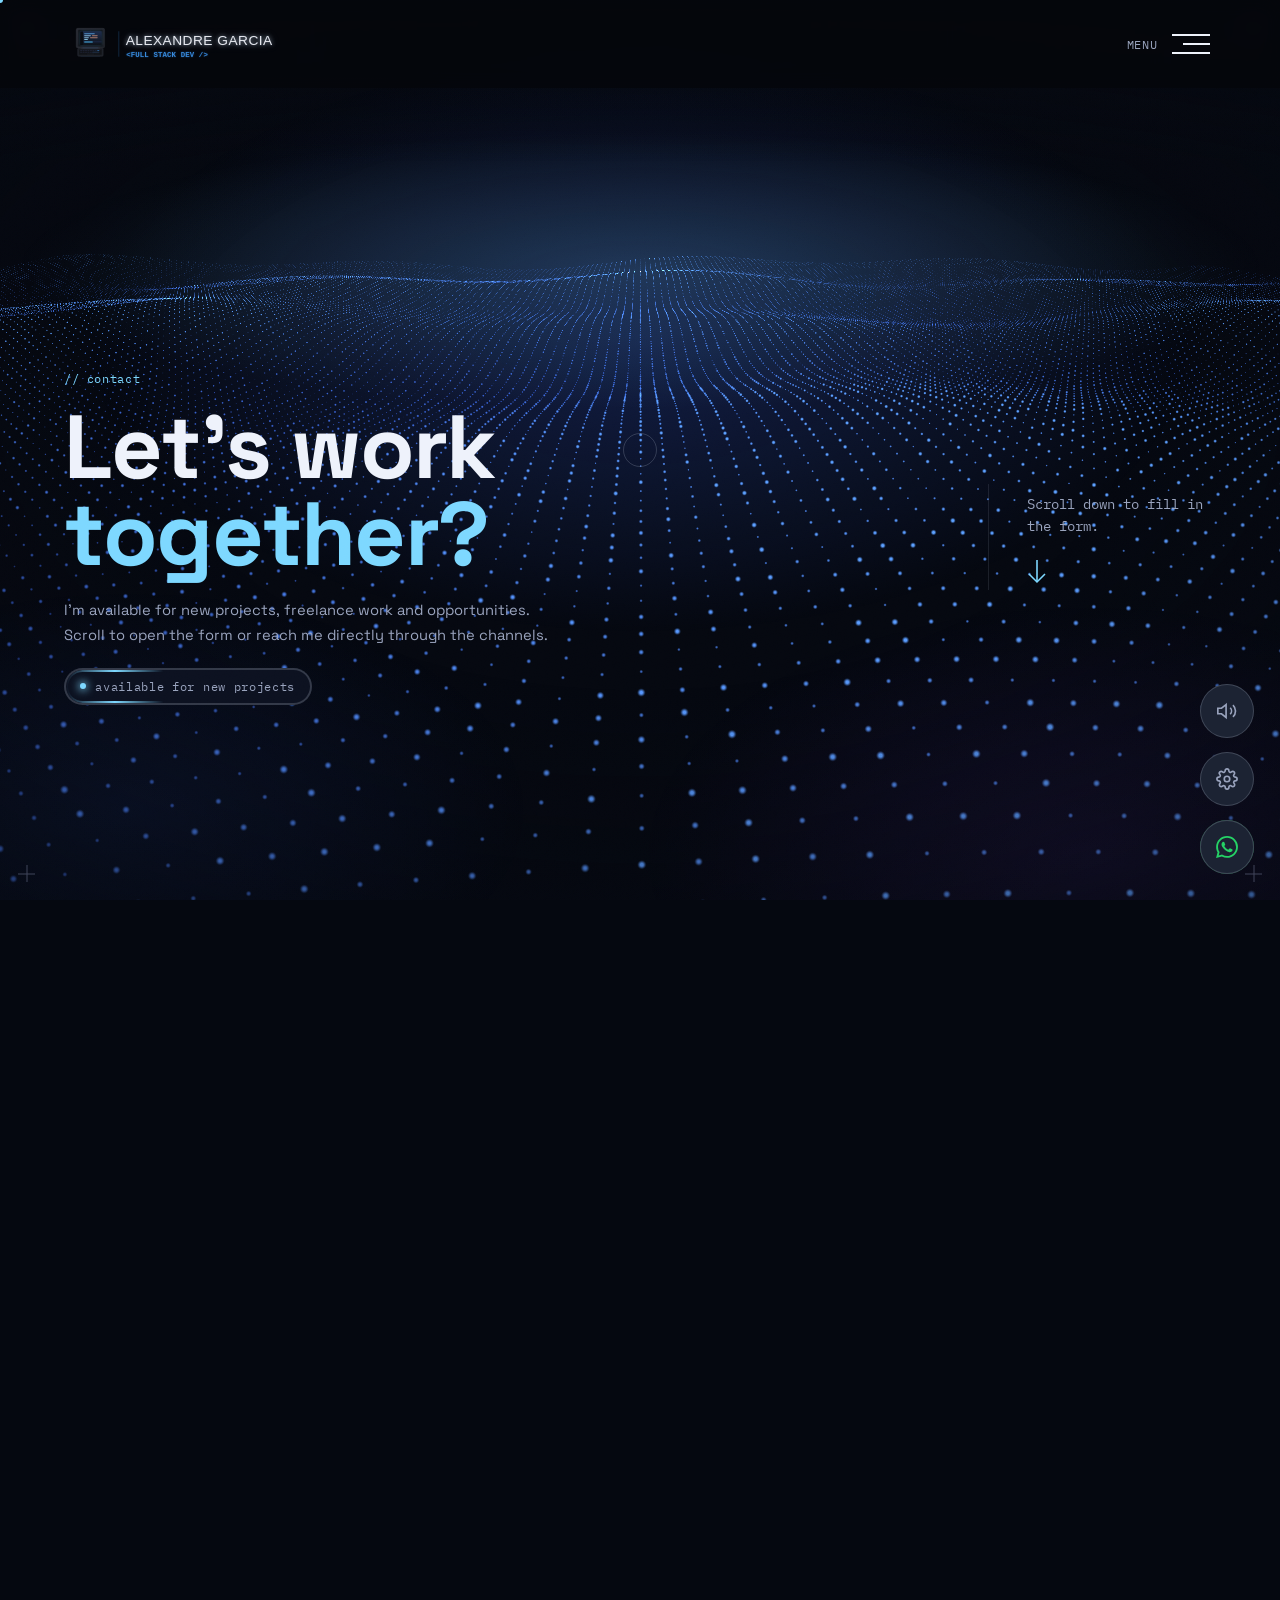
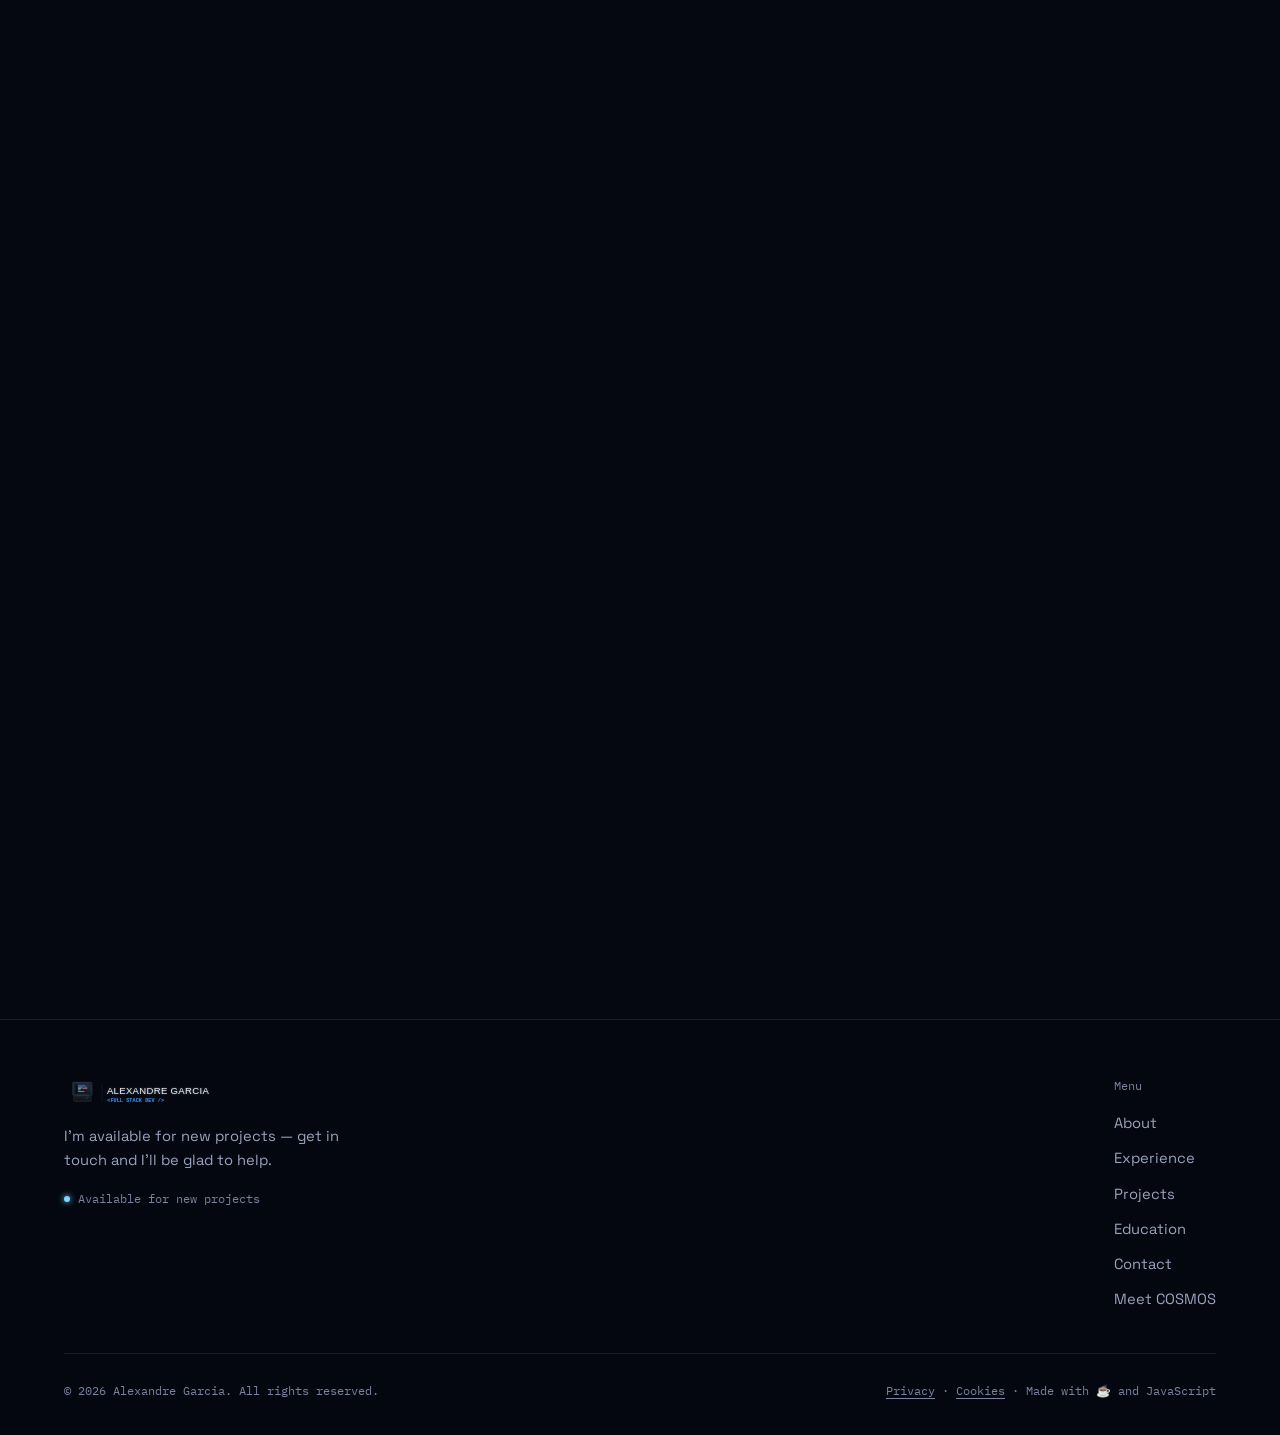
==== commit 982a515b: "feat: update maonamassa project" ====
--- a/contato.html
+++ b/contato.html
@@ -32,7 +32,7 @@
 <link rel="preconnect" href="https://fonts.gstatic.com" crossorigin>
 <link href="https://fonts.googleapis.com/css2?family=Space+Grotesk:wght@400;500;600;700&family=IBM+Plex+Mono:wght@300;400;500;600&display=swap" rel="stylesheet">
 
-<link rel="stylesheet" href="./css/style.css?v=20261113">
+<link rel="stylesheet" href="./css/style.css?v=20261124">
 <link rel="icon" type="image/png" sizes="400x400" href="/assets/img/favicon-laptop-400.png">
 <link rel="icon" type="image/svg+xml" href="/assets/svg/favicon-laptop.svg">
 <link rel="apple-touch-icon" href="/assets/img/favicon-laptop-400.png">
@@ -40,7 +40,7 @@
 <meta name="theme-color" content="#050810">
 <script>try{var t=localStorage.getItem("agTheme");if(t&&t!=="blue")document.documentElement.setAttribute("data-theme",t);}catch(e){}</script>
 <script>try{if(!sessionStorage.getItem("agLoaderShown"))document.documentElement.classList.add("is-booting");}catch(e){}</script>
-<script src="./js/tracking.js?v=20261113"></script>
+<script src="./js/tracking.js?v=20261124"></script>
 </head>
 <body class="page-contact">
 <!-- campo de pontos (WebGL): ocupa a página inteira e reage ao mouse/toque -->
@@ -380,8 +380,8 @@
 <script src="./assets/vendor/gsap.min.js"></script>
 <script src="./assets/vendor/ScrollTrigger.min.js"></script>
 <script src="./assets/vendor/lenis.min.js"></script>
-<script src="./js/i18n.js?v=20261113"></script>
-<script src="./js/main.js?v=20261113"></script>
-<script src="./js/contato.js?v=20261113"></script>
+<script src="./js/i18n.js?v=20261124"></script>
+<script src="./js/main.js?v=20261124"></script>
+<script src="./js/contato.js?v=20261124"></script>
 </body>
 </html>
--- a/css/style.css
+++ b/css/style.css
@@ -3754,3 +3754,66 @@
 /* caixa inteira clicável (destino principal); os botões internos seguem com o próprio destino */
 .proj-card.is-card-link{ cursor:pointer; }
 .proj-card.is-card-link .proj-desc, .proj-card.is-card-link .proj-name{ cursor:pointer; }
+
+/* =========================================================
+   CURSOR DE MÃO em tudo o que é clicável (junto com o anel
+   do cursor customizado). Antes, links e botões escondiam a
+   mão; só algumas caixas mostravam, o que ficava inconsistente.
+   ========================================================= */
+@media (pointer: fine){
+  a[href], button, [role="button"], [role="tab"], summary, select,
+  label.chip, .chip, .cos-chip, .proj-card, .lqc-media,
+  input[type="range"], input[type="radio"], input[type="checkbox"], input[type="submit"]{ cursor:pointer; }
+  button:disabled, button[disabled], [aria-disabled="true"]{ cursor:not-allowed; }
+  input[type="text"], input[type="email"], input[type="tel"], input[type="search"], input:not([type]), textarea{ cursor:text; }
+}
+
+/* ===== caixa de projeto com vídeo (Mão na Massa): trecho mudo em loop + abre o vídeo com som ===== */
+.proj-vid-shot{ display:block; width:100%; padding:0; border:0; margin:0; font:inherit; color:inherit; cursor:pointer; text-align:left; }
+.proj-vid-loop{
+  position:absolute; inset:0; width:100%; height:100%; object-fit:cover;
+  clip-path: inset(0 100% 0 0); transform: scale(1.08);
+  transition: transform 1.1s cubic-bezier(.22,.61,.36,1), clip-path 1.1s cubic-bezier(.76,0,.24,1), filter .5s;
+}
+.proj-card.is-in .proj-vid-shot.is-loaded .proj-vid-loop{ clip-path: inset(0 0% 0 0); transform: scale(1); }
+.proj-card.is-in:hover .proj-vid-shot.is-loaded .proj-vid-loop{ transform: scale(1.035); filter: brightness(1.06); transition: transform .7s var(--ease-out), clip-path 1.1s cubic-bezier(.76,0,.24,1), filter .5s; }
+.proj-vid-tag{
+  position:absolute; left:1rem; bottom:1rem; z-index:2;
+  font-family: var(--f-mono); font-size:.72rem; letter-spacing:.06em; text-transform:uppercase;
+  padding:.5rem .85rem; border-radius:999px;
+  background: rgba(6,9,15,.72); border:1px solid rgba(232,93,93,.55); color: var(--text);
+  backdrop-filter: blur(6px); -webkit-backdrop-filter: blur(6px);
+  transition: background .3s, border-color .3s, transform .3s var(--ease-out), box-shadow .3s;
+}
+.proj-vid-shot:hover .proj-vid-tag, .proj-vid-shot:focus-visible .proj-vid-tag{
+  background: rgb(232,93,93); border-color: rgb(232,93,93); color:#fff; transform: translateY(-2px);
+  box-shadow: 0 8px 28px -6px rgba(232,93,93,.6);
+}
+.proj-vid-shot:focus-visible{ outline:2px solid rgb(232,93,93); outline-offset:-2px; }
+
+/* tela do vídeo com som */
+.vmodal{
+  position:fixed; inset:0; z-index:9000;
+  display:flex; align-items:center; justify-content:center;
+  padding: clamp(.75rem, 3vw, 2.5rem);
+  background: rgba(4,6,10,.86); backdrop-filter: blur(10px); -webkit-backdrop-filter: blur(10px);
+  opacity:0; transition: opacity .3s ease;
+}
+.vmodal[hidden]{ display:none; }
+.vmodal.is-open{ opacity:1; }
+.vmodal-box{ width:min(1180px, 100%); transform: translateY(14px) scale(.98); transition: transform .4s var(--ease-out); }
+.vmodal.is-open .vmodal-box{ transform:none; }
+.vmodal-top{ display:flex; align-items:center; justify-content:space-between; gap:1rem; margin-bottom:.75rem; }
+.vmodal-title{ font-size:.78rem; letter-spacing:.08em; text-transform:uppercase; color: var(--text-dim, #9aa4b2); margin:0; }
+.vmodal-close{
+  background:transparent; border:1px solid var(--border-strong); color: var(--text);
+  border-radius:999px; padding:.5rem .95rem; font-size:.75rem; letter-spacing:.06em; text-transform:uppercase; cursor:pointer; white-space:nowrap; flex-shrink:0;
+  transition: border-color .25s, background .25s;
+}
+.vmodal-close:hover, .vmodal-close:focus-visible{ border-color: rgb(232,93,93); background: rgba(232,93,93,.12); }
+.vmodal video{ display:block; width:100%; max-height: calc(100dvh - 7rem); aspect-ratio:16/9; background:#000; border-radius:14px; box-shadow: 0 30px 80px -20px rgba(0,0,0,.7); }
+html.vmodal-lock, html.vmodal-lock body{ overflow:hidden; }
+@media (prefers-reduced-motion: reduce){
+  .proj-vid-loop{ clip-path:none; transform:none; transition:none; }
+  .vmodal, .vmodal-box{ transition:none; }
+}
